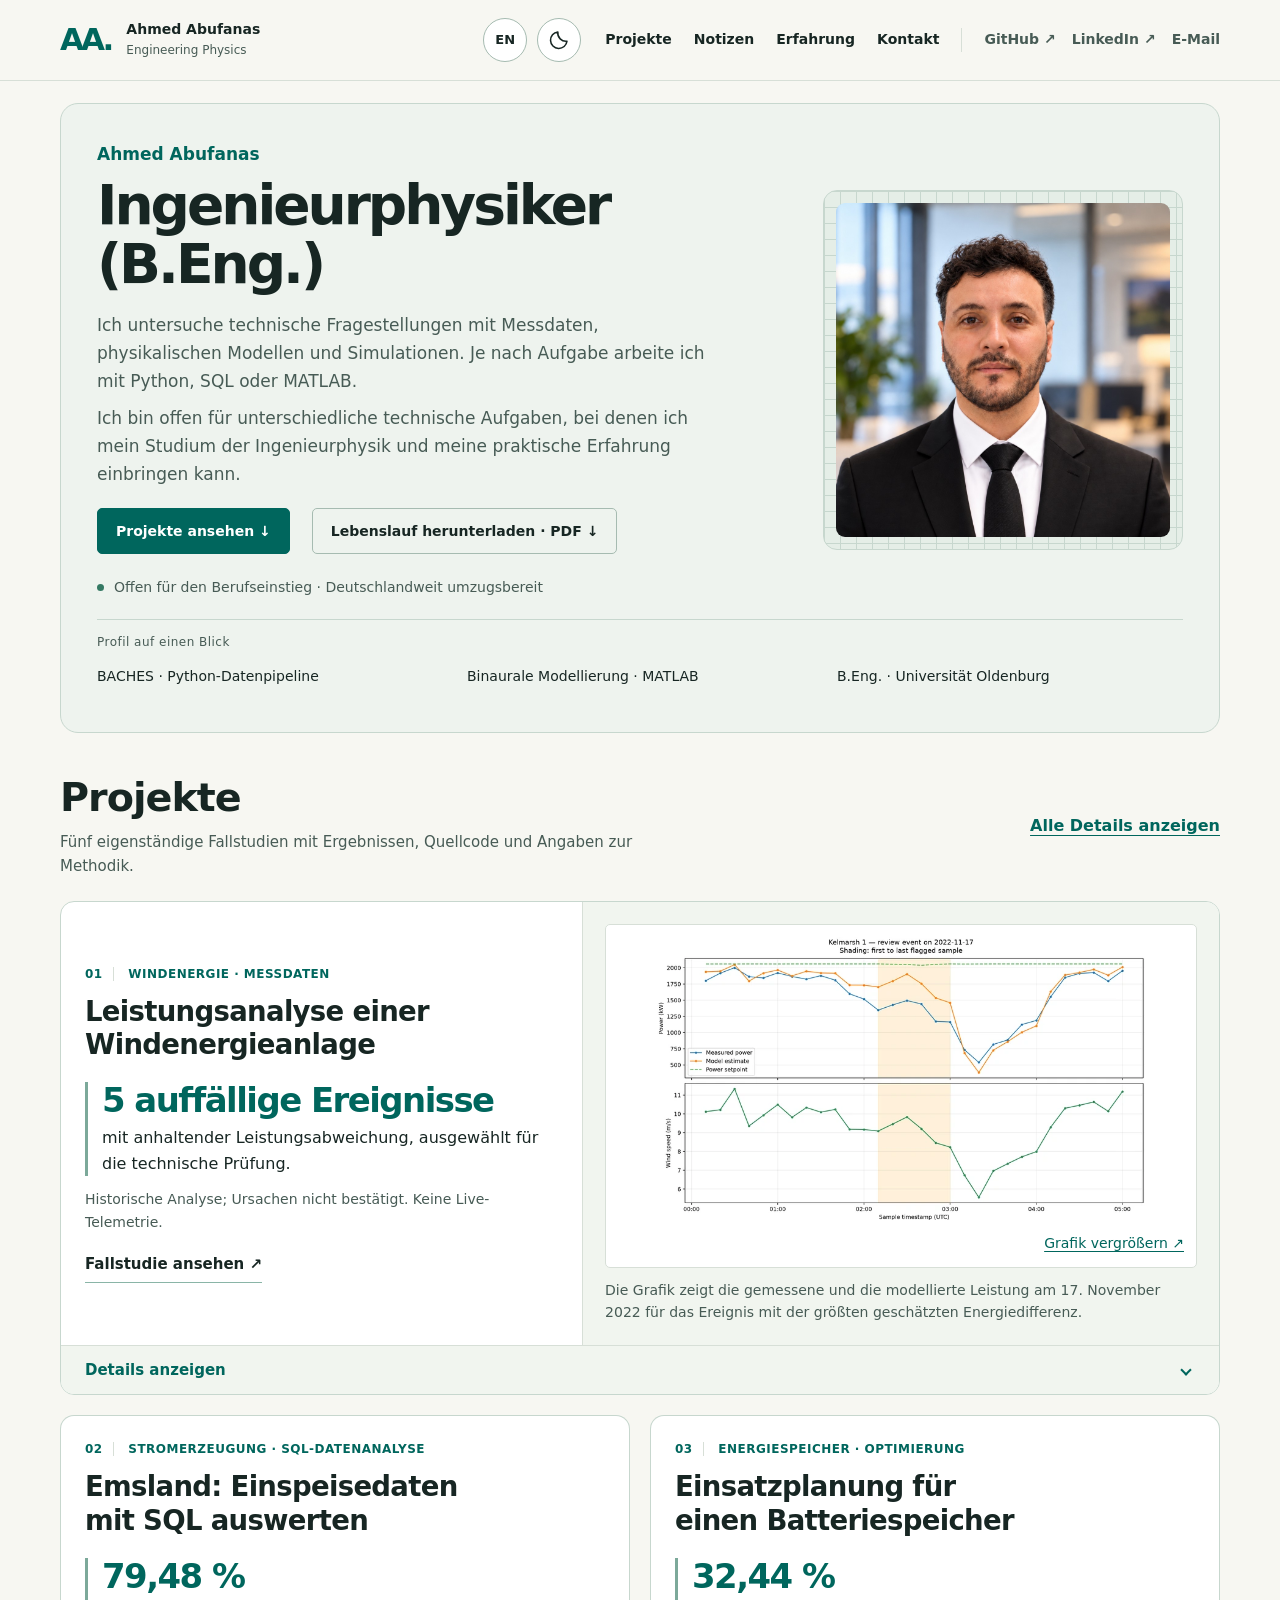
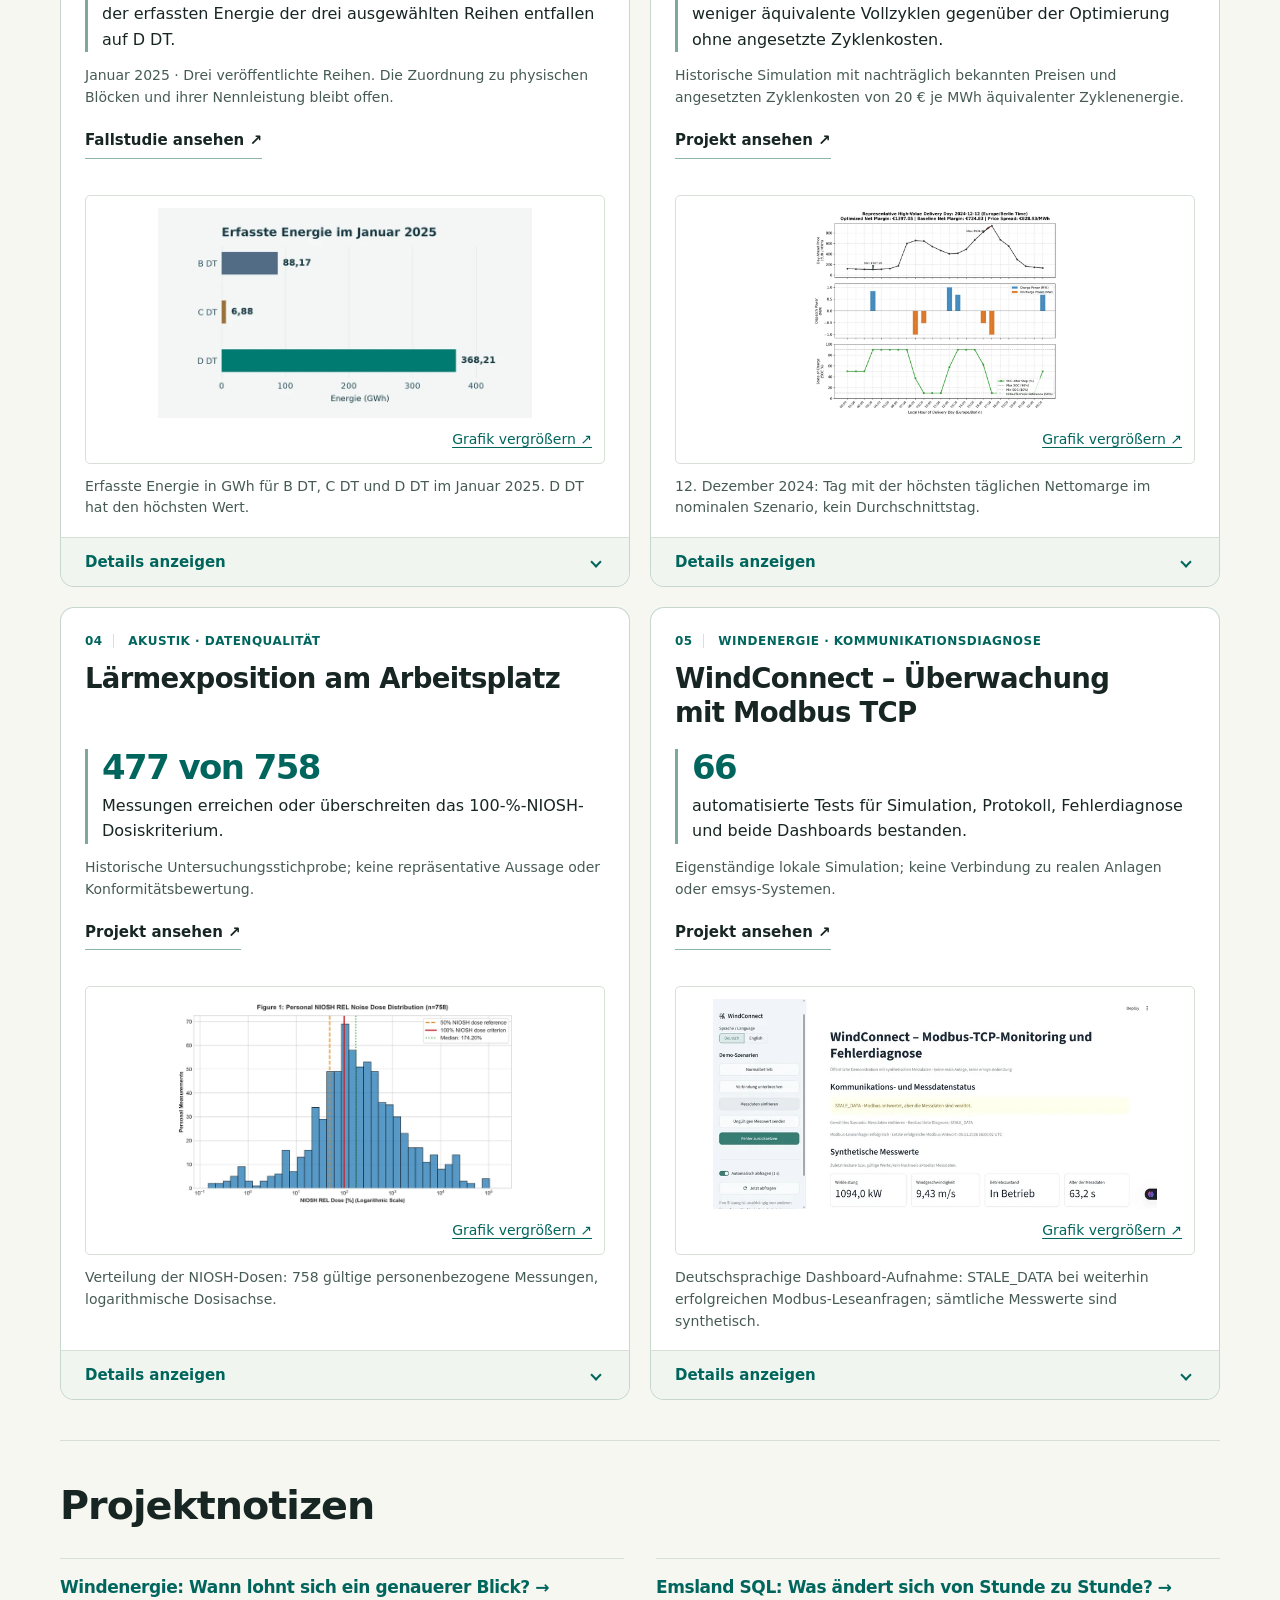
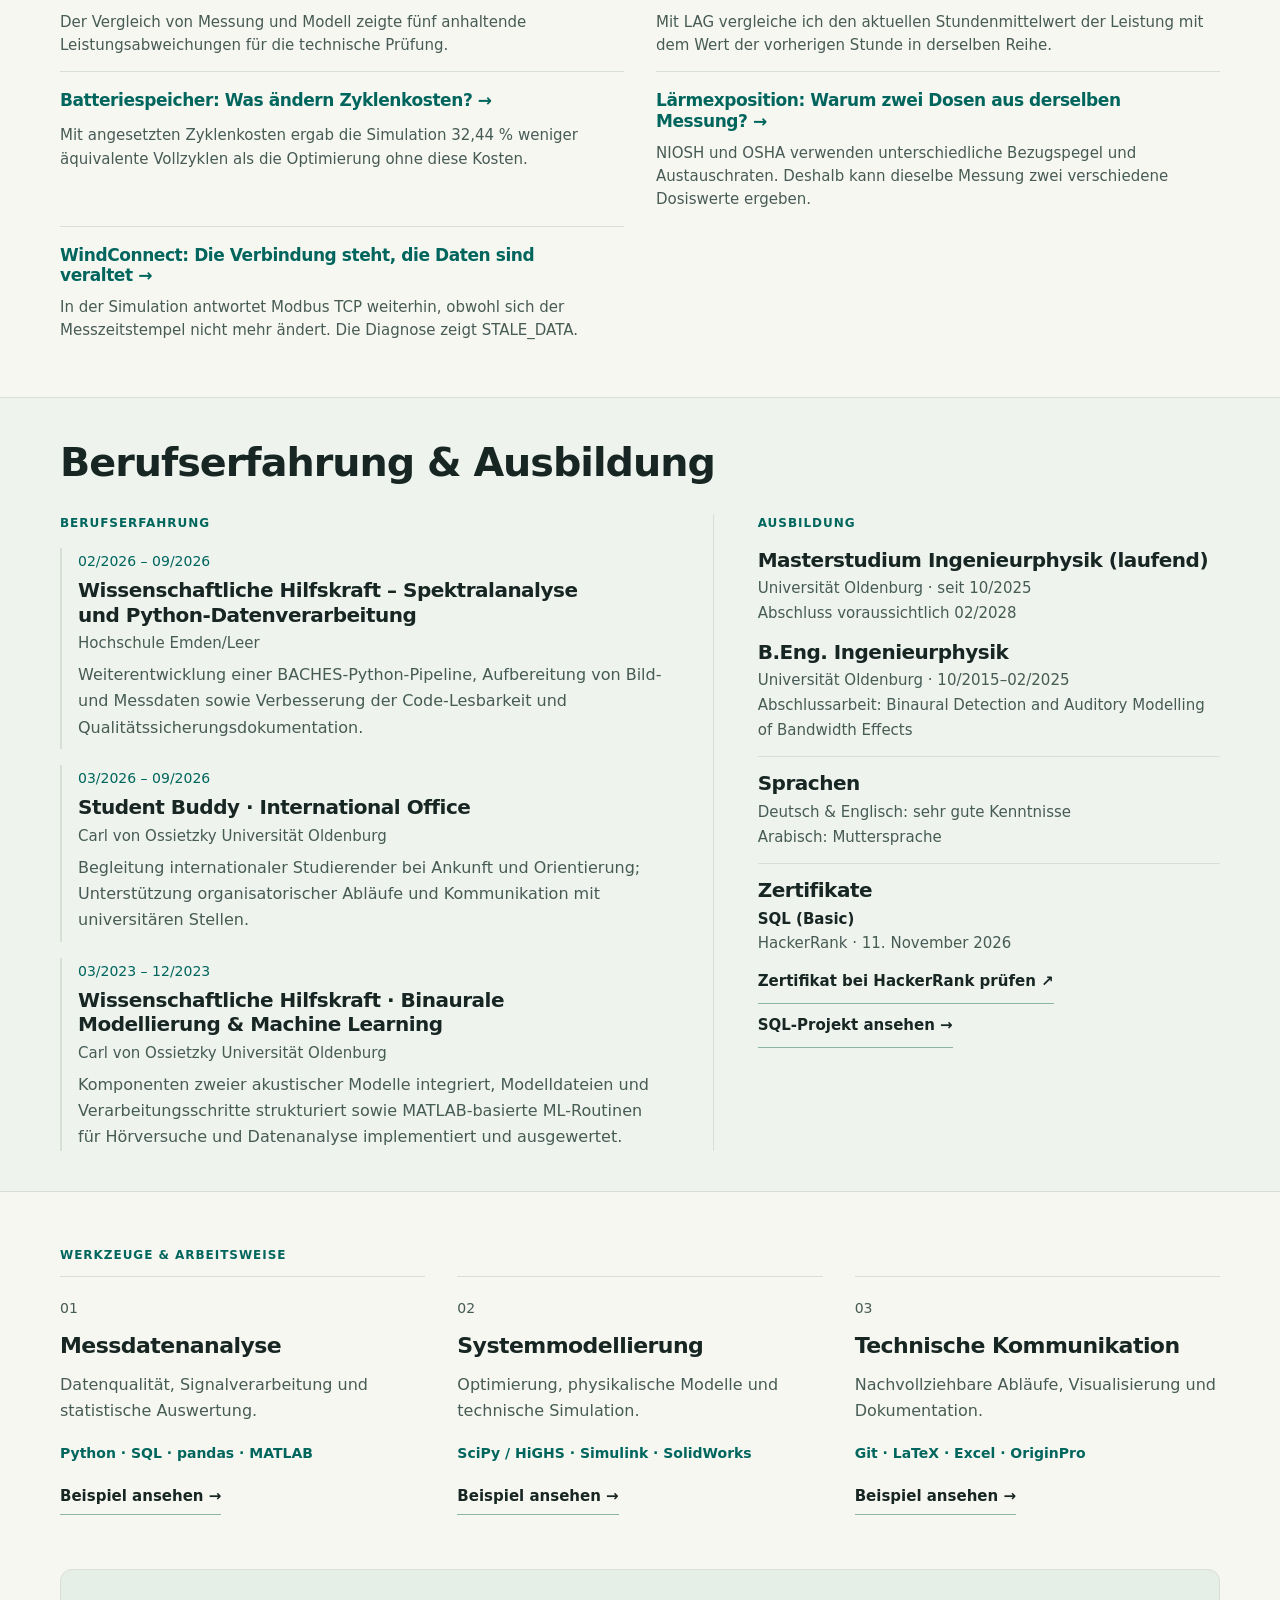
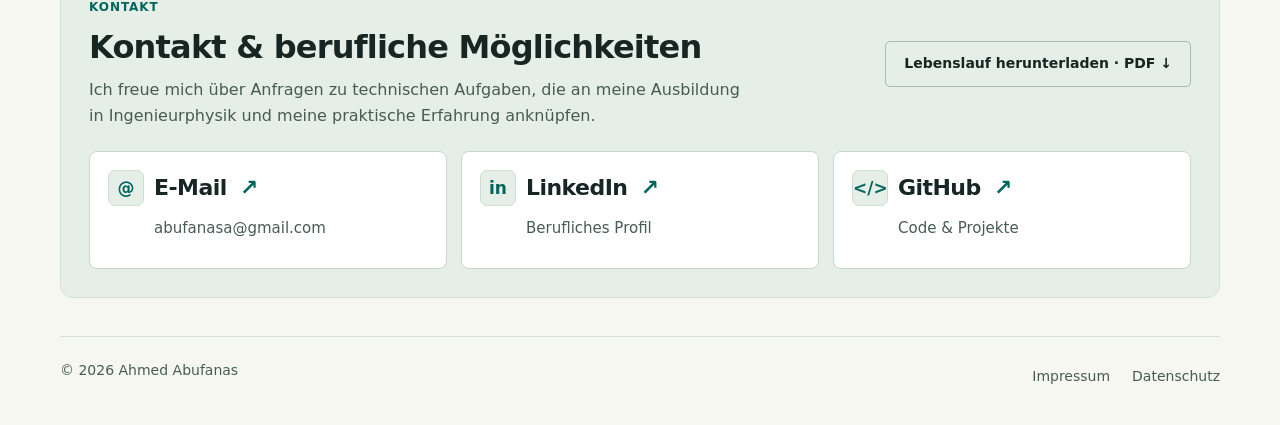
==== index.html @ c8c08ad7 "Align paired project cards and tighten portfolio sections" ====
<!doctype html><html lang="de"><head><meta charset="utf-8"><meta name="viewport" content="width=device-width,initial-scale=1"><title>Ahmed Abufanas | Ingenieurphysik &amp; Messdatenanalyse</title><meta name="description" content="Ingenieurphysiker (B.Eng.) mit Erfahrung in Python, MATLAB und technischen Messdaten. Projekte, Forschungserfahrung und Lebenslauf."><meta name="theme-color" content="#f7f7f2"><meta name="color-scheme" content="light dark"><link rel="canonical" href="https://abufanasa-dotcom.github.io/"><link rel="alternate" hreflang="de" href="https://abufanasa-dotcom.github.io/"><link rel="alternate" hreflang="en" href="https://abufanasa-dotcom.github.io/en/index.html"><link rel="alternate" hreflang="x-default" href="https://abufanasa-dotcom.github.io/"><meta property="og:type" content="profile"><meta property="og:title" content="Ahmed Abufanas | Ingenieurphysik &amp; Messdatenanalyse"><meta property="og:description" content="Ingenieurphysiker (B.Eng.) mit Erfahrung in Python, MATLAB und technischen Messdaten. Projekte, Forschungserfahrung und Lebenslauf."><meta property="og:url" content="https://abufanasa-dotcom.github.io/"><meta property="og:locale" content="de_DE"><meta property="og:image" content="https://abufanasa-dotcom.github.io/assets/images/ahmed-abufanas.jpg"><meta property="og:image:alt" content="Ahmed Abufanas"><meta property="og:image:width" content="1086"><meta property="og:image:height" content="1448"><meta property="og:image:type" content="image/jpeg"><link rel="icon" href="assets/images/favicon.svg"><script src="js/theme-init.js"></script><link rel="stylesheet" href="css/style.css?v=738950d6ec40"><script defer src="js/main.js?v=8c75d88cceb1"></script><script type="application/ld+json">{"@context": "https://schema.org", "@type": "ProfilePage", "inLanguage": "de", "url": "https://abufanasa-dotcom.github.io/", "mainEntity": {"@type": "Person", "name": "Ahmed Abufanas", "url": "https://abufanasa-dotcom.github.io/", "email": "abufanasa@gmail.com", "sameAs": ["https://github.com/abufanasa-dotcom", "https://www.linkedin.com/in/ahmedabufanas/"]}}</script></head><body><a class="skip" href="#main">Zum Inhalt</a><header class="site-header"><div class="container header-inner">
 <a class="brand" href="index.html"><span class="monogram" aria-hidden="true">AA<span>.</span></span><span class="brand-caption">Ahmed Abufanas<br><small>Engineering Physics</small></span></a>
 <div class="header-controls">
 <a class="language" href="en/index.html" hreflang="en" aria-label="EN: Switch to English">EN</a>
 <button class="theme-toggle" type="button" aria-label="Dunkles Design" aria-pressed="false" hidden><svg class="theme-moon" viewBox="0 0 24 24" aria-hidden="true" focusable="false"><path d="M20.7 13.3A9 9 0 0 1 10.7 3.3 9 9 0 1 0 20.7 13.3Z"/></svg><svg class="theme-sun" viewBox="0 0 24 24" aria-hidden="true" focusable="false"><circle cx="12" cy="12" r="4"/><path d="M12 2v2m0 16v2M2 12h2m16 0h2M5 5l1.4 1.4m11.2 11.2L19 19M5 19l1.4-1.4M17.6 6.4 19 5"/></svg></button>
 <button class="menu-toggle" type="button" aria-label="Menü" aria-expanded="false" aria-controls="navigation" hidden><svg viewBox="0 0 24 24" aria-hidden="true" focusable="false"><path d="M4 6h16M4 12h16M4 18h16"/></svg></button>
 </div>
 <nav id="navigation" aria-label="Hauptnavigation"><a class="" href="#projects">Projekte</a><a class="" href="#notes">Notizen</a><a class="" href="#experience">Erfahrung</a><a class="" href="#contact">Kontakt</a><span class="social-nav"><a class="" href="https://github.com/abufanasa-dotcom">GitHub ↗</a><a class="" href="https://www.linkedin.com/in/ahmedabufanas/">LinkedIn ↗</a><a class="" href="mailto:abufanasa@gmail.com" data-contact data-subject="">E-Mail</a></span></nav>
 </div></header><main id="main"><section class="container hero" id="top"><div class="hero-copy"><p class="hero-name">Ahmed Abufanas</p><h1>Ingenieurphysiker (B.Eng.)</h1><p class="hero-lead">Ich untersuche technische Fragestellungen mit Messdaten, physikalischen Modellen und Simulationen. Je nach Aufgabe arbeite ich mit Python, SQL oder MATLAB.</p><p class="hero-lead">Ich bin offen für unterschiedliche technische Aufgaben, bei denen ich mein Studium der Ingenieurphysik und meine praktische Erfahrung einbringen kann.</p><div class="actions"><a class="button primary" href="#projects">Projekte ansehen ↓</a><a class="button secondary" href="assets/docs/Ahmed_Abufanas_Lebenslauf.pdf" download="Ahmed_Abufanas_Lebenslauf.pdf">Lebenslauf herunterladen · PDF ↓</a></div><p class="availability"><span aria-hidden="true"></span><span class="availability-text">Offen für den Berufseinstieg · Deutschlandweit umzugsbereit</span></p></div><div class="portrait"><img src="assets/images/ahmed-abufanas.jpg" alt="Ahmed Abufanas" width="1086" height="1448" fetchpriority="high"></div><div class="proof"><p>Profil auf einen Blick</p><div class="proof-links"><a class="" href="#work-baches">BACHES · Python-Datenpipeline</a><a class="" href="#work-binaural">Binaurale Modellierung · MATLAB</a><a class="" href="#education">B.Eng. · Universität Oldenburg</a></div></div></section><section class="container section" id="projects"><div class="section-head project-section-head"><div><h2>Projekte</h2><p>Fünf eigenständige Fallstudien mit Ergebnissen, Quellcode und Angaben zur Methodik.</p></div>
 <button class="project-details-toggle" type="button" hidden
 data-show="Alle Details anzeigen"
 data-hide="Alle Details ausblenden">Alle Details anzeigen</button></div><div class="project-grid"><article class="project-card featured-project" id="p1-card" tabindex="-1">
 <div class="project-copy">
 <div class="project-heading">
 <div class="eyebrow"><span>01</span> Windenergie · Messdaten</div>
 <h3 id="p1-title">Leistungsanalyse einer Windenergieanlage</h3>
 </div>
 <div class="project-summary">
 <p class="result"><strong class="metric">5 auffällige Ereignisse</strong><span>mit anhaltender Leistungsabweichung, ausgewählt für die technische Prüfung.</span></p>
 <p class="scope">Historische Analyse; Ursachen nicht bestätigt. Keine Live-Telemetrie.</p>
 <div class="actions"><a class="text-link" href="projects/wind-turbine.html">Fallstudie ansehen ↗</a></div>
 </div>
 </div>
 <figure><a class="chart-button" href="assets/images/projects/wind_measured_vs_estimated.png" data-chart aria-label="Grafik vergrößern: Leistungsanalyse einer Windenergieanlage"><img src="assets/images/projects/wind_measured_vs_estimated-800.webp" srcset="assets/images/projects/wind_measured_vs_estimated-800.webp 800w, assets/images/projects/wind_measured_vs_estimated-1200.webp 1200w" sizes="(min-width: 1232px) 510px, (min-width: 961px) 43vw, calc(100vw - 110px)" width="2160" height="1260" alt="Die Grafik zeigt die gemessene und die modellierte Leistung am 17. November 2022 für das Ereignis mit der größten geschätzten Energiedifferenz." loading="eager" decoding="async"><span class="zoom-label">Grafik vergrößern ↗</span></a><figcaption>Die Grafik zeigt die gemessene und die modellierte Leistung am 17. November 2022 für das Ereignis mit der größten geschätzten Energiedifferenz.</figcaption></figure>
 <details class="project-details">
 <summary aria-labelledby="p1-toggle p1-title">
 <span id="p1-toggle"><span class="details-when-closed">Details anzeigen</span><span class="details-when-open">Details ausblenden</span></span>
 <span class="details-chevron" aria-hidden="true"></span>
 </summary>
 <div class="project-detail-body">
 <p>Wo weicht die gemessene Leistung vom Modell ab?</p><p class="contribution"><strong>Mein Beitrag:</strong> Datenqualität geprüft, Referenz- und Regressionsmodelle verglichen und Abweichungsereignisse ausgewertet.</p>
 <div class="tags"><span>Python</span><span>scikit-learn</span><span>Streamlit</span></div>
 <a class="quiet-link" href="https://github.com/abufanasa-dotcom/wind-turbine-performance">Code ansehen ↗</a>
 </div>
 </details>
 </article><div class="project-pair"><article class="project-card featured-project" id="p5-card" tabindex="-1">
 <div class="project-copy">
 <div class="project-heading">
 <div class="eyebrow"><span>02</span> Stromerzeugung · SQL-Datenanalyse</div>
 <h3 id="p5-title">Emsland: Einspeisedaten mit SQL auswerten</h3>
 </div>
 <div class="project-summary">
 <p class="result"><strong class="metric">79,48 %</strong><span>der erfassten Energie der drei ausgewählten Reihen entfallen auf D DT.</span></p>
 <p class="scope">Januar 2025 · Drei veröffentlichte Reihen. Die Zuordnung zu physischen Blöcken und ihrer Nennleistung bleibt offen.</p>
 <div class="actions"><a class="text-link" href="projects/emsland-sql.html">Fallstudie ansehen ↗</a></div>
 </div>
 </div>
 <figure><a class="chart-button" href="assets/images/projects/emsland_energy_de.png" data-chart aria-label="Grafik vergrößern: Emsland: Einspeisedaten mit SQL auswerten"><img src="assets/images/projects/emsland_energy_de-800.webp" srcset="assets/images/projects/emsland_energy_de-800.webp 800w, assets/images/projects/emsland_energy_de-1200.webp 1200w" sizes="(min-width: 1232px) 510px, (min-width: 961px) 43vw, calc(100vw - 110px)" width="1200" height="675" alt="Erfasste Energie in GWh für B DT, C DT und D DT im Januar 2025. D DT hat den höchsten Wert." loading="lazy" decoding="async"><span class="zoom-label">Grafik vergrößern ↗</span></a><figcaption>Erfasste Energie in GWh für B DT, C DT und D DT im Januar 2025. D DT hat den höchsten Wert.</figcaption></figure>
 <details class="project-details">
 <summary aria-labelledby="p5-toggle p5-title">
 <span id="p5-toggle"><span class="details-when-closed">Details anzeigen</span><span class="details-when-open">Details ausblenden</span></span>
 <span class="details-chevron" aria-hidden="true"></span>
 </summary>
 <div class="project-detail-body">
 <p>Wie verteilt sich die erfasste Energie im Januar 2025 auf die drei ausgewählten Einspeisezeitreihen des Standorts Emsland?</p><p class="contribution"><strong>Mein Beitrag:</strong> SQLite-Schema aufgebaut und neun SQL-Abfragen für Vollständigkeit, Energiesummen und Zeitreihenvergleiche erstellt.</p>
 <div class="tags"><span>SQL</span><span>SQLite</span><span>Python</span><span>SMARD</span></div>
 <a class="quiet-link" href="https://github.com/abufanasa-dotcom/emsland-sql">Code ansehen ↗</a>
 </div>
 </details>
 </article><article class="project-card" id="p2-card" tabindex="-1">
 <div class="project-copy">
 <div class="project-heading">
 <div class="eyebrow"><span>03</span> Energiespeicher · Optimierung</div>
 <h3 id="p2-title">Einsatzplanung für einen Batteriespeicher</h3>
 </div>
 <div class="project-summary">
 <p class="result"><strong class="metric">32,44 %</strong><span>weniger äquivalente Vollzyklen gegenüber der Optimierung ohne angesetzte Zyklenkosten.</span></p>
 <p class="scope">Historische Simulation mit nachträglich bekannten Preisen und angesetzten Zyklenkosten von 20 € je MWh äquivalenter Zyklenenergie.</p>
 <div class="actions"><a class="text-link" href="projects/bess-dispatch.html">Projekt ansehen ↗</a></div>
 </div>
 </div>
 <figure><a class="chart-button" href="assets/images/projects/bess_dispatch_soc_schedule.png" data-chart aria-label="Grafik vergrößern: Einsatzplanung für einen Batteriespeicher"><img src="assets/images/projects/bess_dispatch_soc_schedule-800.webp" srcset="assets/images/projects/bess_dispatch_soc_schedule-800.webp 800w, assets/images/projects/bess_dispatch_soc_schedule-1200.webp 1200w" sizes="(min-width: 1232px) 510px, (min-width: 961px) 43vw, calc(100vw - 110px)" width="3000" height="2550" alt="12. Dezember 2024: Tag mit der höchsten täglichen Nettomarge im nominalen Szenario, kein Durchschnittstag." loading="lazy" decoding="async"><span class="zoom-label">Grafik vergrößern ↗</span></a><figcaption>12. Dezember 2024: Tag mit der höchsten täglichen Nettomarge im nominalen Szenario, kein Durchschnittstag.</figcaption></figure>
 <details class="project-details">
 <summary aria-labelledby="p2-toggle p2-title">
 <span id="p2-toggle"><span class="details-when-closed">Details anzeigen</span><span class="details-when-open">Details ausblenden</span></span>
 <span class="details-chevron" aria-hidden="true"></span>
 </summary>
 <div class="project-detail-body">
 <p>Wie verändern angesetzte Zyklenkosten den Betrieb eines Batteriespeichers und die Marge aus dem Stromhandel? Die Modellstudie nutzt historische Day-Ahead-Preise der Gebotszone Deutschland/Luxemburg.</p><p class="contribution"><strong>Mein Beitrag:</strong> MILP-Fahrplanoptimierung entwickelt und Fahrpläne mit dem Batteriemodell auf physikalische Konsistenz geprüft.</p>
 <div class="tags"><span>Python</span><span>SciPy / HiGHS</span><span>SMARD</span></div>
 <a class="quiet-link" href="https://github.com/abufanasa-dotcom/bess-dispatch-analytics">Code ansehen ↗</a>
 </div>
 </details>
 </article></div><div class="project-pair"><article class="project-card" id="p3-card" tabindex="-1">
 <div class="project-copy">
 <div class="project-heading">
 <div class="eyebrow"><span>04</span> Akustik · Datenqualität</div>
 <h3 id="p3-title">Lärmexposition am Arbeitsplatz</h3>
 </div>
 <div class="project-summary">
 <p class="result"><strong class="metric">477 von 758</strong><span>Messungen erreichen oder überschreiten das 100-%-NIOSH-Dosiskriterium.</span></p>
 <p class="scope">Historische Untersuchungsstichprobe; keine repräsentative Aussage oder Konformitätsbewertung.</p>
 <div class="actions"><a class="text-link" href="projects/noise-exposure.html">Projekt ansehen ↗</a></div>
 </div>
 </div>
 <figure><a class="chart-button" href="assets/images/projects/noise_niosh_dose_distribution.png" data-chart aria-label="Grafik vergrößern: Lärmexposition am Arbeitsplatz"><img src="assets/images/projects/noise_niosh_dose_distribution-800.webp" srcset="assets/images/projects/noise_niosh_dose_distribution-800.webp 800w, assets/images/projects/noise_niosh_dose_distribution-1200.webp 1200w" sizes="(min-width: 1232px) 510px, (min-width: 961px) 43vw, calc(100vw - 110px)" width="2700" height="1650" alt="Verteilung der NIOSH-Dosen: 758 gültige personenbezogene Messungen, logarithmische Dosisachse." loading="lazy" decoding="async"><span class="zoom-label">Grafik vergrößern ↗</span></a><figcaption>Verteilung der NIOSH-Dosen: 758 gültige personenbezogene Messungen, logarithmische Dosisachse.</figcaption></figure>
 <details class="project-details">
 <summary aria-labelledby="p3-toggle p3-title">
 <span id="p3-toggle"><span class="details-when-closed">Details anzeigen</span><span class="details-when-open">Details ausblenden</span></span>
 <span class="details-chevron" aria-hidden="true"></span>
 </summary>
 <div class="project-detail-body">
 <p>Historische Arbeitsplatzmessungen aufbereiten und unterschiedliche Dosisdefinitionen vergleichen, ohne die Untersuchungsergebnisse zu verallgemeinern.</p><p class="contribution"><strong>Mein Beitrag:</strong> Messdaten aufbereitet, dokumentierte Formelabweichungen korrigiert und Dosisdefinitionen verglichen.</p>
 <div class="tags"><span>Python</span><span>pandas</span><span>NumPy</span></div>
 <a class="quiet-link" href="https://github.com/abufanasa-dotcom/industrial-noise-exposure">Code ansehen ↗</a>
 </div>
 </details>
 </article><article class="project-card" id="p4-card" tabindex="-1">
 <div class="project-copy">
 <div class="project-heading">
 <div class="eyebrow"><span>05</span> Windenergie · Kommunikationsdiagnose</div>
 <h3 id="p4-title">WindConnect – Überwachung mit Modbus TCP</h3>
 </div>
 <div class="project-summary">
 <p class="result"><strong class="metric">66</strong><span>automatisierte Tests für Simulation, Protokoll, Fehlerdiagnose und beide Dashboards bestanden.</span></p>
 <p class="scope">Eigenständige lokale Simulation; keine Verbindung zu realen Anlagen oder emsys-Systemen.</p>
 <div class="actions"><a class="text-link" href="projects/windconnect.html">Projekt ansehen ↗</a></div>
 </div>
 </div>
 <figure><a class="chart-button" href="assets/images/projects/windconnect_stale_data.png" data-chart aria-label="Grafik vergrößern: WindConnect – Überwachung mit Modbus TCP"><img src="assets/images/projects/windconnect_stale_data-800.webp" srcset="assets/images/projects/windconnect_stale_data-800.webp 800w, assets/images/projects/windconnect_stale_data-1200.webp 1200w" sizes="(min-width: 1232px) 510px, (min-width: 961px) 43vw, calc(100vw - 110px)" width="1440" height="681" alt="Deutschsprachige Dashboard-Aufnahme: STALE_DATA bei weiterhin erfolgreichen Modbus-Leseanfragen; sämtliche Messwerte sind synthetisch." loading="lazy" decoding="async"><span class="zoom-label">Grafik vergrößern ↗</span></a><figcaption>Deutschsprachige Dashboard-Aufnahme: STALE_DATA bei weiterhin erfolgreichen Modbus-Leseanfragen; sämtliche Messwerte sind synthetisch.</figcaption></figure>
 <details class="project-details">
 <summary aria-labelledby="p4-toggle p4-title">
 <span id="p4-toggle"><span class="details-when-closed">Details anzeigen</span><span class="details-when-open">Details ausblenden</span></span>
 <span class="details-chevron" aria-hidden="true"></span>
 </summary>
 <div class="project-detail-body">
 <p>Die Simulation einer Windenergieanlage prüft getrennt, ob die Modbus-TCP-Verbindung funktioniert und ob die Messdaten gültig und aktuell sind.</p><p class="contribution"><strong>Mein Beitrag:</strong> Simulator, Modbus-TCP-Kommunikation, Zustandslogik und ein deutschsprachiges Dashboard entwickelt und automatisiert getestet.</p>
 <div class="tags"><span>Python</span><span>Modbus TCP</span><span>Streamlit</span><span>pytest</span></div>
 <a class="quiet-link" href="https://github.com/abufanasa-dotcom/windconnect">Code ansehen ↗</a>
 </div>
 </details>
 </article></div></div></section><section class="container section project-notes" id="notes" aria-labelledby="notes-title">
 <div class="section-head"><h2 id="notes-title">Projektnotizen</h2></div>
 <div class="notes-grid"><article class="project-note">
  <h3><a class="" href="projects/wind-turbine.html">Windenergie: Wann lohnt sich ein genauerer Blick? <span aria-hidden="true">→</span></a></h3>
  <p>Der Vergleich von Messung und Modell zeigte fünf anhaltende Leistungsabweichungen für die technische Prüfung.</p>
  </article><article class="project-note">
  <h3><a class="" href="projects/emsland-sql.html">Emsland SQL: Was ändert sich von Stunde zu Stunde? <span aria-hidden="true">→</span></a></h3>
  <p>Mit LAG vergleiche ich den aktuellen Stundenmittelwert der Leistung mit dem Wert der vorherigen Stunde in derselben Reihe.</p>
  </article><article class="project-note">
  <h3><a class="" href="projects/bess-dispatch.html">Batteriespeicher: Was ändern Zyklenkosten? <span aria-hidden="true">→</span></a></h3>
  <p>Mit angesetzten Zyklenkosten ergab die Simulation 32,44 % weniger äquivalente Vollzyklen als die Optimierung ohne diese Kosten.</p>
  </article><article class="project-note">
  <h3><a class="" href="projects/noise-exposure.html">Lärmexposition: Warum zwei Dosen aus derselben Messung? <span aria-hidden="true">→</span></a></h3>
  <p>NIOSH und OSHA verwenden unterschiedliche Bezugspegel und Austauschraten. Deshalb kann dieselbe Messung zwei verschiedene Dosiswerte ergeben.</p>
  </article><article class="project-note">
  <h3><a class="" href="projects/windconnect.html">WindConnect: Die Verbindung steht, die Daten sind veraltet <span aria-hidden="true">→</span></a></h3>
  <p>In der Simulation antwortet Modbus TCP weiterhin, obwohl sich der Messzeitstempel nicht mehr ändert. Die Diagnose zeigt STALE_DATA.</p>
  </article></div>
 </section><section class="experience-band" id="experience"><div class="container section"><div class="section-head"><h2>Berufserfahrung & Ausbildung</h2></div><div class="experience-grid"><div class="work-history"><p class="eyebrow">BERUFSERFAHRUNG</p><article class="work-item" id="work-baches"><span class="date">02/2026 – 09/2026</span><h3>Wissenschaftliche Hilfskraft – Spektralanalyse und Python-Datenverarbeitung</h3><p class="institution">Hochschule Emden/Leer</p><p>Weiterentwicklung einer BACHES-Python-Pipeline, Aufbereitung von Bild- und Messdaten sowie Verbesserung der Code-Lesbarkeit und Qualitätssicherungsdokumentation.</p></article><article class="work-item" id="work-buddy"><span class="date">03/2026 – 09/2026</span><h3>Student Buddy · International Office</h3><p class="institution">Carl von Ossietzky Universität Oldenburg</p><p>Begleitung internationaler Studierender bei Ankunft und Orientierung; Unterstützung organisatorischer Abläufe und Kommunikation mit universitären Stellen.</p></article><article class="work-item" id="work-binaural"><span class="date">03/2023 – 12/2023</span><h3>Wissenschaftliche Hilfskraft · Binaurale Modellierung & Machine Learning</h3><p class="institution">Carl von Ossietzky Universität Oldenburg</p><p>Komponenten zweier akustischer Modelle integriert, Modelldateien und Verarbeitungsschritte strukturiert sowie MATLAB-basierte ML-Routinen für Hörversuche und Datenanalyse implementiert und ausgewertet.</p></article></div><aside class="education" id="education"><p class="eyebrow">AUSBILDUNG</p><h3>Masterstudium Ingenieurphysik (laufend)</h3><p>Universität Oldenburg · seit 10/2025<br>Abschluss voraussichtlich 02/2028</p><h3>B.Eng. Ingenieurphysik</h3><p>Universität Oldenburg · 10/2015–02/2025<br>Abschlussarbeit: Binaural Detection and Auditory Modelling of Bandwidth Effects</p><div class="languages"><h3>Sprachen</h3><p>Deutsch & Englisch: sehr gute Kenntnisse<br>Arabisch: Muttersprache</p></div><div class="credential">
 <h3>Zertifikate</h3>
 <p><strong lang="en">SQL (Basic)</strong></p>
 <p>HackerRank · <time datetime="2026-11-11">11. November 2026</time></p>
 <div class="credential-links">
 <a class="text-link" href="https://www.hackerrank.com/certificates/14fcb50b9a3a">Zertifikat bei HackerRank prüfen ↗</a>
 <a class="text-link" href="projects/emsland-sql.html">SQL-Projekt ansehen →</a>
 </div>
 </div></aside></div></div></section><section class="container section skills" id="skills"><p class="eyebrow">WERKZEUGE & ARBEITSWEISE</p><div class="skills-grid"><article><span class="skill-number">01</span><h3>Messdatenanalyse</h3><p>Datenqualität, Signalverarbeitung und statistische Auswertung.</p><p class="tool-list">Python · SQL · pandas · MATLAB</p><a class="skill-example" href="#p1-card">Beispiel ansehen →</a></article><article><span class="skill-number">02</span><h3>Systemmodellierung</h3><p>Optimierung, physikalische Modelle und technische Simulation.</p><p class="tool-list">SciPy / HiGHS · Simulink · SolidWorks</p><a class="skill-example" href="#p2-card">Beispiel ansehen →</a></article><article><span class="skill-number">03</span><h3>Technische Kommunikation</h3><p>Nachvollziehbare Abläufe, Visualisierung und Dokumentation.</p><p class="tool-list">Git · LaTeX · Excel · OriginPro</p><a class="skill-example" href="#work-baches">Beispiel ansehen →</a></article></div></section><section class="container contact" id="contact"><div class="contact-heading"><div><p class="eyebrow">KONTAKT</p><h2>Kontakt & berufliche Möglichkeiten</h2><p class="contact-intro">Ich freue mich über Anfragen zu technischen Aufgaben, die an meine Ausbildung in Ingenieurphysik und meine praktische Erfahrung anknüpfen.</p></div><div class="contact-resume"><a class="button secondary" href="assets/docs/Ahmed_Abufanas_Lebenslauf.pdf" download="Ahmed_Abufanas_Lebenslauf.pdf">Lebenslauf herunterladen · PDF ↓</a></div></div><div class="contact-options"><a class="contact-option contact-email" href="mailto:abufanasa@gmail.com" data-contact><div class="contact-top"><span class="contact-symbol" aria-hidden="true">@</span><span class="contact-title">E-Mail <span aria-hidden="true">↗</span></span></div><span class="contact-description">abufanasa@gmail.com</span></a><a class="contact-option" href="https://www.linkedin.com/in/ahmedabufanas/"><div class="contact-top"><span class="contact-symbol" aria-hidden="true">in</span><span class="contact-title">LinkedIn <span aria-hidden="true">↗</span></span></div><span class="contact-description">Berufliches Profil</span></a><a class="contact-option" href="https://github.com/abufanasa-dotcom"><div class="contact-top"><span class="contact-symbol" aria-hidden="true">&lt;/&gt;</span><span class="contact-title">GitHub <span aria-hidden="true">↗</span></span></div><span class="contact-description">Code & Projekte</span></a></div></section></main><footer class="container footer"><span>© 2026 Ahmed Abufanas</span><div><a class="" href="legal/impressum.html">Impressum</a><a class="" href="legal/datenschutz.html">Datenschutz</a></div></footer><dialog id="chart-dialog" aria-labelledby="chart-dialog-title" aria-describedby="chart-dialog-caption"><div class="dialog-header"><h2 id="chart-dialog-title">Projektgrafik</h2><button class="dialog-close" autofocus>Schließen ×</button></div><img alt=""><p id="chart-dialog-caption"></p></dialog><dialog id="contact-dialog" aria-labelledby="contact-dialog-title" aria-describedby="contact-dialog-description"><div class="dialog-header"><h2 id="contact-dialog-title">Kontakt aufnehmen</h2><button class="dialog-close" autofocus>Schließen ×</button></div><p id="contact-dialog-description">Wählen Sie, wie Sie Ihre Nachricht schreiben möchten.</p><p class="contact-recipient">abufanasa@gmail.com</p><p class="contact-subject" hidden></p><div class="email-options"><a class="button primary" data-gmail href="https://mail.google.com/mail/?view=cm&amp;fs=1&amp;to=abufanasa@gmail.com" target="_blank" rel="noopener noreferrer">In Gmail schreiben ↗</a><a class="button secondary" data-mail-app href="mailto:abufanasa@gmail.com">E-Mail-Programm öffnen ↗</a><button class="button secondary copy-email" data-email="abufanasa@gmail.com">E-Mail-Adresse kopieren</button></div><p class="copy-status" role="status" aria-live="polite"></p><p class="email-note">Gmail öffnet sich in einem neuen Tab. Eine Nachricht wird erst gesendet, wenn Sie sie selbst absenden.</p></dialog></body></html>
---- css/style.css ----
:root {
  color-scheme: light;
  --ink: #172623; --muted: #475b55; --blue: #00665d; --line: #d7dfd7;
  --paper: #fff; --wash: #e5eee7; --page: #f7f7f2; --focus: #00796b;
  --band: #eef3ee; --figure-surface: #f1f5ef;
  --button-border: #a6bbb1; --primary-bg: #00665d; --primary-hover: #004e47; --primary-ink: #fff;
  --chip-ink: #355c50; --icon-bg: #e5eee7; --icon-border: #ceded4;
  --strong-line: #7ca99a; --link-line: #8ab5a7; --subtle-border: #c7d7ce;
  --chart-link: #00665d;
}
:root[data-theme="dark"] {
  color-scheme: dark;
  --ink: #edf4ef; --muted: #b7c7bf; --blue: #83d2bd; --line: #354943;
  --paper: #192a26; --wash: #253c34; --page: #111c1b; --focus: #83d2bd;
  --band: #1c3029; --figure-surface: #20362e;
  --button-border: #668478; --primary-bg: #216f60; --primary-hover: #236b5c; --primary-ink: #fff;
  --chip-ink: #bbe7d7; --icon-bg: #253c34; --icon-border: #416659;
  --strong-line: #5f9b89; --link-line: #689e8e; --subtle-border: #3f6053;
}
@media (prefers-color-scheme: dark) {
  :root:not([data-theme]) {
    color-scheme: dark;
    --ink: #edf4ef; --muted: #b7c7bf; --blue: #83d2bd; --line: #354943;
    --paper: #192a26; --wash: #253c34; --page: #111c1b; --focus: #83d2bd;
    --band: #1c3029; --figure-surface: #20362e;
    --button-border: #668478; --primary-bg: #216f60; --primary-hover: #236b5c; --primary-ink: #fff;
    --chip-ink: #bbe7d7; --icon-bg: #253c34; --icon-border: #416659;
    --strong-line: #5f9b89; --link-line: #689e8e; --subtle-border: #3f6053;
  }
}
* { box-sizing: border-box; }
[hidden] { display: none !important; }
html { scroll-behavior: smooth; scroll-padding-top: 100px; }
body { margin: 0; background: var(--page); color: var(--ink); font: 16px/1.65 system-ui, -apple-system, BlinkMacSystemFont, "Segoe UI", sans-serif; }
a { color: inherit; text-decoration: none; }
a:hover { color: var(--blue); }
button { font: inherit; color: inherit; cursor: pointer; }
a, button { -webkit-tap-highlight-color: transparent; }
a:focus-visible, button:focus-visible { outline: 3px solid var(--focus); outline-offset: 4px; }
img { display: block; max-width: 100%; }
h1, h2, h3, p, figure { margin: 0; }
h1, h2, h3 { font-weight: 650; line-height: 1.22; letter-spacing: -.025em; text-wrap: balance; }
h2 { font-size: clamp(29px, 3.1vw, 42px); }
h3 { font-size: 23px; }
p { color: var(--muted); }
.container { width: min(1160px, calc(100% - 72px)); margin-inline: auto; }
.skip { position: fixed; top: -100px; left: 12px; z-index: 100; padding: 12px 18px; background: var(--paper); }
.skip:focus { top: 12px; }
.site-header { position: sticky; top: 0; z-index: 20; background: var(--page); border-bottom: 1px solid var(--line); }
.header-inner { display: flex; align-items: center; justify-content: space-between; gap: 24px; min-height: 80px; }
.brand { display: flex; align-items: center; gap: 15px; flex-shrink: 0; }
.monogram { color: var(--blue); font-size: 31px; font-weight: 750; letter-spacing: -3px; }
.monogram span { color: var(--blue); }
.brand-caption { font-size: 14px; font-weight: 650; line-height: 1.4; }
.brand-caption small { color: var(--muted); font-size: 12px; font-weight: 400; }
#navigation { display: flex; align-items: center; gap: 22px; font-size: 14px; font-weight: 550; }
#navigation > a { position: relative; padding-block: 10px; }
#navigation > a::after { content: ""; position: absolute; inset-inline: 0; bottom: 5px; height: 2px; background: currentColor; transform: scaleX(0); transform-origin: left; transition: transform 180ms ease-out; }
#navigation > a[aria-current="location"] { color: var(--blue); }
#navigation > a[aria-current="location"]::after, #navigation > a:focus-visible::after { transform: scaleX(1); }
.social-nav { display: flex; gap: 16px; padding-left: 22px; border-left: 1px solid var(--line); color: var(--muted); }
.language { transition: background-color 180ms ease-out, border-color 180ms ease-out; background: var(--paper); display: grid; place-items: center; min-width: 44px; min-height: 44px; border: 1px solid var(--button-border); border-radius: 50%; font-size: 13px; font-weight: 600; }
.menu-toggle { display: none; place-items: center; border: 1px solid var(--button-border); background: var(--paper); border-radius: 5px; width: 44px; height: 44px; padding: 0; }
.menu-toggle svg { width: 22px; height: 22px; fill: none; stroke: currentColor; stroke-width: 1.7; stroke-linecap: round; }
.menu-toggle[aria-expanded="true"] { background: var(--wash); border-color: var(--strong-line); }
.eyebrow { color: var(--blue); font-size: 12px; font-weight: 600; line-height: 1.5; letter-spacing: .08em; text-transform: uppercase; margin-bottom: 12px; }
.hero { display: grid; grid-template-columns: minmax(0,1.55fr) minmax(0,1fr); align-items: center; gap: 20px 48px; margin-top: 22px; padding: clamp(24px,3vw,36px); border: 1px solid var(--subtle-border); border-radius: 18px; background: var(--band); }
.hero-name { color: var(--blue); font-size: 17px; font-weight: 650; margin-bottom: 8px; }
.hero h1 { font-size: clamp(34px, 4.3vw, 58px); font-weight: 720; line-height: 1.07; letter-spacing: -.055em; text-wrap: wrap; overflow-wrap: anywhere; }
.hero-lead { font-size: 17px; max-width: 57ch; margin-top: 17px; }
.hero-lead + .hero-lead { margin-top: 9px; }
.hero .actions { margin-top: 20px; }
.actions { display: flex; flex-wrap: wrap; align-items: center; gap: 14px 22px; margin-top: 24px; }
.button { display: inline-flex; align-items: center; justify-content: center; gap: 12px; min-height: 46px; padding: 11px 18px; border: 1px solid var(--button-border); border-radius: 5px; font-size: 14px; font-weight: 600; line-height: 1.5; text-align: center; transition: background .15s; }
.primary { background: var(--primary-bg); border-color: var(--primary-bg); color: var(--primary-ink); }
.primary:hover { background: var(--primary-hover); color: var(--primary-ink); }
.secondary:hover { background: var(--wash); }
/* Small, pointer-only lift; touch and reduced-motion users keep stable targets. */
.button, a.contact-option, .contact-action, .copy-email { transition: transform 180ms ease-out, background-color 180ms ease-out, border-color 180ms ease-out; }
@media (hover: hover) and (pointer: fine) and (prefers-reduced-motion: no-preference) {
  .button:hover, a.contact-option:hover, .contact-action:hover, .copy-email:hover { transform: translateY(-2px); }
}
@media (hover: hover) and (pointer: fine) {
  #navigation > a:hover::after { transform: scaleX(1); }
}
.availability { display: flex; gap: 10px; align-items: flex-start; margin-top: 22px; font-size: 14px; line-height: 1.65; }
.availability > span:first-child { width: 7px; height: 7px; margin-top: 8px; border-radius: 50%; background: #347963; flex-shrink: 0; }
.portrait { width: min(100%,360px); justify-self: end; padding: 12px; border: 1px solid var(--subtle-border); border-radius: 14px; background-color: var(--wash); background-image: linear-gradient(var(--subtle-border) 1px, transparent 1px), linear-gradient(90deg, var(--subtle-border) 1px, transparent 1px); background-size: 16px 16px; }
.portrait img { width: 100%; height: auto; aspect-ratio: 1; object-fit: cover; object-position: center top; border-radius: 9px; }
.proof { grid-column: 1 / -1; padding-top: 13px; border-top: 1px solid var(--subtle-border); font-size: 14px; }
.proof p { font-size: 12px; letter-spacing: .04em; color: var(--muted); margin-bottom: 4px; }
.proof-links { display: grid; grid-template-columns: repeat(3,minmax(0,1fr)); gap: 12px 24px; }
.proof-links a { padding-block: 8px; }
.proof a:hover, .back-link:hover { text-decoration: underline; text-underline-offset: 4px; }
.section { padding-block: 54px; }
.section-head { display: flex; justify-content: space-between; align-items: end; gap: 36px; margin-bottom: 28px; }
.section-head > p { max-width: 330px; font-size: 15px; }
#projects, .project-notes { padding-block: 40px; }
.project-section-head { align-items: center; gap: 12px 28px; margin-bottom: 22px; }
.project-section-head p { max-width: 60ch; margin-top: 8px; font-size: 15px; }
.project-notes { border-top: 1px solid var(--line); }
.notes-grid { display: grid; grid-template-columns: repeat(2,minmax(0,1fr)); column-gap: 32px; }
.project-note { border-top: 1px solid var(--line); padding: 8px 0 14px; }
.project-note h3 { font-size: 17px; overflow-wrap: anywhere; text-wrap: pretty; }
.project-note h3 a { display: block; min-height: 44px; padding-block: 10px; color: var(--blue); }
.project-note h3 a:hover { text-decoration: underline; text-underline-offset: 3px; }
.project-note p { font-size: 15px; line-height: 1.55; }
.credential { margin-top: 14px; padding-top: 14px; border-top: 1px solid var(--line); }
.credential strong { color: var(--ink); }
.credential-links { display: flex; flex-wrap: wrap; gap: 0 16px; margin-top: 4px; }
.credential .text-link { display: inline-flex; align-items: center; min-height: 44px; }
.project-grid, .project-pair { display: grid; gap: 20px; }
.project-pair { grid-template-columns: repeat(2,minmax(0,1fr)); }
.project-details-toggle { min-height: 44px; padding: 0; border: 0; background: transparent; color: var(--blue); font-weight: 600; text-decoration: underline; text-underline-offset: 4px; }
.project-card:focus-visible { outline: 3px solid var(--focus); outline-offset: 4px; }
.project-card { --card-edge: 1px solid var(--subtle-border); --card-radius: 14px; display: grid; grid-template-columns: minmax(0,1fr); background: var(--paper); border: var(--card-edge); border-radius: var(--card-radius); overflow: hidden; }
.project-pair > .project-card { grid-template-rows: auto 1fr auto; }
.project-grid > .project-card { grid-template-columns: minmax(0,.9fr) minmax(0,1.1fr); }
.project-copy { padding: 24px; display: flex; flex-direction: column; justify-content: center; min-width: 0; }
.project-copy .eyebrow { font-size: 12px; letter-spacing: .04em; }
.eyebrow > span { padding-right: 10px; margin-right: 10px; border-right: 1px solid var(--line); }
.project-copy h3 { font-size: clamp(22px,2.15vw,29px); margin-bottom: 7px; overflow-wrap: anywhere; }
.project-summary > p { font-size: 16px; line-height: 1.6; }
.project-detail-body .contribution { margin-top: 14px; }
.contribution strong { color: var(--ink); font-weight: 600; }
.project-copy .result { margin-top: 13px; padding-left: 14px; border-left: 3px solid var(--strong-line); color: var(--ink); font-size: 16px; }
.project-copy .actions { margin-top: 14px; }
.result .metric { display: block; color: var(--blue); font-size: clamp(24px,2.65vw,38px); line-height: 1.1; letter-spacing: -.045em; font-variant-numeric: tabular-nums; }
.result > span { display: block; margin-top: 6px; }
.project-copy .scope { font-size: 14px; margin-top: 12px; }
.tags { display: flex; flex-wrap: wrap; gap: 8px; margin-top: 18px; }
.tags span { padding: 3px 9px; border-radius: 3px; color: var(--chip-ink); background: var(--wash); font-size: 12px; }
.text-link, .skill-example { font-size: 15px; font-weight: 600; border-bottom: 1px solid var(--link-line); padding-block: 5px; }
.quiet-link { color: var(--muted); font-size: 14px; padding-block: 5px; }
.quiet-link:hover { text-decoration: underline; }
.project-details { grid-column: 1 / -1; min-width: 0; border-top: 1px solid var(--line); }
.project-details summary { display: flex; align-items: center; justify-content: space-between; gap: 16px; min-height: 48px; padding: 8px 24px; color: var(--blue); background: var(--figure-surface); font-size: 15px; font-weight: 650; list-style: none; cursor: pointer; }
.project-details summary::-webkit-details-marker { display: none; }
.project-details summary:hover { background: var(--wash); }
.project-details summary:focus-visible { outline: 3px solid var(--focus); outline-offset: -4px; }
.details-chevron { flex: 0 0 8px; height: 8px; margin-right: 5px; border: solid currentColor; border-width: 0 2px 2px 0; transform: rotate(45deg); }
.project-details[open] .details-chevron { transform: rotate(225deg); }
.details-when-open, .project-details[open] .details-when-closed { display: none; }
.project-details[open] .details-when-open { display: inline; }
.project-detail-body { margin: 16px 28px 20px; padding-left: 15px; border-left: 3px solid var(--strong-line); }
.project-detail-body .quiet-link { display: inline-flex; align-items: center; min-height: 44px; margin-top: 5px; }
.project-card figure { padding: 12px 24px 18px; display: flex; flex-direction: column; justify-content: center; min-width: 0; }
.project-grid > .project-card figure { padding: 22px; background: var(--figure-surface); border-left: 1px solid var(--line); }
.project-card .chart-button img { max-height: 210px; }
.project-grid > .project-card .chart-button img { max-height: 285px; }
.chart-button { display: block; background: #fff; color-scheme: light; padding: 12px; border: 1px solid #d7dfd7; border-radius: 5px; width: 100%; cursor: zoom-in; }
.chart-button img { width: 100%; height: auto; object-fit: contain; }
.zoom-label { display: block; font-size: 14px; color: var(--chart-link); text-align: right; padding-top: 10px; text-decoration: underline; text-underline-offset: 3px; }
figcaption { color: var(--muted); font-size: 14px; line-height: 1.55; margin-top: 12px; }
@supports (grid-template-rows: subgrid) {
  @media (min-width: 701px) {
    .project-pair { row-gap: 0; }
    .project-pair > .project-card {
      grid-row: span 4;
      grid-template-rows: subgrid;
      background: none;
      border: 0;
      overflow: visible;
    }
    .project-pair .project-copy, .project-pair figure, .project-pair .project-details {
      background: var(--paper);
      border-inline: var(--card-edge);
    }
    .project-pair .project-copy {
      grid-row: span 2;
      display: grid;
      grid-template-columns: minmax(0,1fr);
      grid-template-rows: subgrid;
      border-top: var(--card-edge);
      border-radius: var(--card-radius) var(--card-radius) 0 0;
    }
    .project-pair .project-summary { display: flex; flex-direction: column; }
    .project-pair .project-summary .actions { margin-top: auto; padding-top: 14px; }
    .project-pair figure { justify-content: start; }
    .project-pair .chart-button img { height: clamp(150px,18vw,210px); }
    .project-pair .project-details {
      /* Share the summary's start without stretching a closed disclosure. */
      align-self: start;
      border-bottom: var(--card-edge);
      border-radius: 0 0 var(--card-radius) var(--card-radius);
      overflow: hidden;
    }
  }
}
.experience-band { background: var(--band); border-block: 1px solid var(--line); }
.experience-band .section { padding-block: 40px; }
.experience-grid { display: grid; grid-template-columns: minmax(0,1.2fr) minmax(0,1fr); gap: clamp(20px,3.5vw,44px); }
.experience-grid .eyebrow { margin-bottom: 16px; }
.work-item { border-left: 2px solid var(--line); padding: 0 0 8px 16px; margin-bottom: 16px; }
.work-item:last-child { padding-bottom: 0; margin-bottom: 0; }
.date { color: var(--blue); font-size: 14px; font-variant-numeric: tabular-nums; }
.work-item h3 { font-size: 20px; margin-block: 4px; }
.institution { font-size: 15px; margin-bottom: 6px; }
.work-item > p:last-child { font-size: 16px; }
.education { border-inline-start: 1px solid var(--line); padding-inline-start: clamp(20px,3.5vw,44px); }
.education h3 { font-size: 20px; margin: 14px 0 4px; }
.education :is(.eyebrow + h3, .languages h3, .credential h3) { margin-top: 0; }
.education p:not(.eyebrow) { font-size: 15px; }
.languages { border-top: 1px solid var(--line); margin-top: 14px; padding-top: 14px; }
.skills-grid { display: grid; grid-template-columns: repeat(3,minmax(0,1fr)); gap: 32px; }
.skills-grid article { padding-top: 18px; border-top: 1px solid var(--line); }
.skill-number { font-size: 14px; color: var(--muted); }
.skills-grid h3 { font-size: 22px; margin: 12px 0; }
.skills-grid p { font-size: 16px; }
.skills-grid .tool-list { font-size: 14px; margin-top: 17px; color: var(--blue); font-weight: 600; }
.skill-example { display: inline-block; margin-top: 14px; }
.contact { background: var(--wash); border: 1px solid var(--line); border-radius: 12px; padding: 28px; margin-bottom: 38px; }
.contact-heading { display: grid; grid-template-columns: minmax(0,1fr) auto; align-items: center; gap: 28px; margin-bottom: 22px; }
.contact-heading h2 { font-size: clamp(28px,2.5vw,33px); }
.contact-intro { font-size: 16px; max-width: 65ch; margin-top: 10px; }
.contact-options { display: grid; grid-template-columns: repeat(3,minmax(0,1fr)); gap: 14px; }
.contact-option { display: flex; flex-direction: column; align-items: flex-start; min-height: 118px; padding: 18px; background: var(--paper); border: 1px solid var(--subtle-border); border-radius: 8px; min-width: 0; }
a.contact-option:hover { border-color: var(--strong-line); }
.contact-top { display: flex; align-items: center; gap: 10px; width: 100%; min-width: 0; }
.contact-symbol { display: grid; place-items: center; flex-shrink: 0; width: 36px; height: 36px; color: var(--blue); background: var(--icon-bg); border: 1px solid var(--icon-border); border-radius: 7px; font-size: 17px; font-weight: 650; }
.contact-title { font-size: 22px; font-weight: 600; line-height: 1.4; letter-spacing: -.025em; overflow-wrap: anywhere; min-width: 0; }
.contact-title > span { color: var(--blue); margin-left: 6px; }

.contact-description { overflow-wrap: anywhere; font-size: 15px; color: var(--muted); margin-top: 10px; margin-left: 46px; }
.copy-status { font-size: 13px; min-height: 21px; margin-top: 4px; overflow-wrap: anywhere; }
.contact-resume { justify-self: end; }
.header-controls { display: flex; align-items: center; gap: 10px; flex-shrink: 0; margin-left: auto; }
.theme-toggle { display: grid; place-items: center; width: 44px; height: 44px; padding: 10px; color: var(--ink); background: var(--paper); border: 1px solid var(--button-border); border-radius: 50%; }
.theme-toggle:hover, .language:hover { border-color: var(--strong-line); background: var(--wash); }
.theme-toggle svg { width: 22px; height: 22px; fill: none; stroke: currentColor; stroke-width: 1.7; stroke-linecap: round; stroke-linejoin: round; }
.theme-sun { display: none; }
:root[data-theme="dark"] .theme-moon { display: none; }
:root[data-theme="dark"] .theme-sun { display: block; }
.footer { display: flex; justify-content: space-between; flex-wrap: wrap; gap: 16px; padding-block: 22px 30px; border-top: 1px solid var(--line); font-size: 14px; color: var(--muted); }
.footer > div { display: flex; flex-wrap: wrap; gap: 22px; }
.footer a { padding-block: 6px; }
dialog { background: var(--paper); color: var(--ink); width: min(1200px,94vw); max-height: 94vh; padding: 22px; border: 1px solid var(--line); border-radius: 8px; overflow: auto; box-shadow: 0 20px 100px #17262340; }
dialog::backdrop { background: #172623cc; }
/* Native dialog retains its focus/Escape behavior. Older browsers open instantly. */
@supports (transition-behavior: allow-discrete) {
  :is(#chart-dialog, #contact-dialog) { opacity: 0; transition: opacity 200ms ease-out, display 200ms allow-discrete, overlay 200ms allow-discrete; }
  :is(#chart-dialog, #contact-dialog)[open] { opacity: 1; }
  :is(#chart-dialog, #contact-dialog)::backdrop { opacity: 0; transition: opacity 200ms ease-out, display 200ms allow-discrete, overlay 200ms allow-discrete; }
  :is(#chart-dialog, #contact-dialog)[open]::backdrop { opacity: 1; }
  @starting-style {
    :is(#chart-dialog, #contact-dialog)[open], :is(#chart-dialog, #contact-dialog)[open]::backdrop { opacity: 0; }
  }
}
.dialog-header { display: flex; align-items: center; justify-content: space-between; gap: 16px; }
.dialog-header h2 { font-size: 22px; }
.dialog-close { min-height: 44px; background: var(--paper); border: 1px solid var(--button-border); border-radius: 4px; padding: 8px 16px; }
dialog img { background: #fff; width: 100%; height: auto; max-height: 72vh; object-fit: contain; margin-top: 18px; }
dialog p { font-size: 15px; margin-top: 12px; }
#contact-dialog { width: min(540px,94vw); padding: 28px; }
#contact-dialog .contact-recipient { font-size: 19px; font-weight: 600; overflow-wrap: anywhere; }
#contact-dialog .contact-subject { color: var(--muted); }
.email-options { display: grid; gap: 12px; margin-top: 24px; }
.email-options .button { width: 100%; min-height: 48px; }
#contact-dialog .email-note { color: var(--muted); font-size: 13px; }
.case { padding-block: 32px 54px; }
.back-link { color: var(--muted); font-size: 15px; padding-block: 8px; }
.case-heading { max-width: 880px; padding-block: 32px; }
.case-actions { align-items: flex-start; }
.dashboard-action { flex: 0 1 430px; min-width: 0; max-width: 100%; }
.dashboard-note { margin: 10px 0 0; font-size: 14px; line-height: 1.55; color: var(--muted); overflow-wrap: anywhere; }
.case-heading h1 { font-size: clamp(32px,3.5vw,46px); max-width: 800px; hyphens: auto; overflow-wrap: anywhere; }
.case-lead { margin-top: 20px; max-width: 65ch; font-size: 18px; }
.case-visual { background: var(--wash); padding: 24px; border-radius: 8px; }
.case-visual .chart-button img { max-height: 520px; }
.source-link { display: inline-block; margin-top: 14px; font-size: 14px; color: var(--blue); text-decoration: underline; text-underline-offset: 4px; }
.case-columns { display: grid; grid-template-columns: minmax(0,1.7fr) minmax(0,1fr); gap: 48px; margin-top: 36px; }
.case-columns section { margin-bottom: 34px; }
.case-columns h2 { font-size: 27px; margin-bottom: 18px; }
.case-columns p, .case-columns li { font-size: 16px; color: var(--muted); }
.case-columns .eyebrow { color: var(--blue); font-size: 12px; }
.case-columns ul, .case-columns ol { padding-left: 23px; }
.case-columns li { padding-left: 5px; margin-bottom: 14px; }
.technical-sources a { color: var(--blue); text-decoration: underline; text-underline-offset: 4px; overflow-wrap: anywhere; }
.case-aside { align-self: start; position: sticky; top: 104px; background: var(--wash); border: 1px solid var(--line); border-radius: 6px; padding: 26px; }
.case-aside h3 { font-size: 23px; margin-bottom: 18px; }
.case-aside hr { border: 0; border-top: 1px solid var(--line); margin-block: 24px; }
.case-end { display: flex; flex-wrap: wrap; gap: 16px; padding-top: 25px; border-top: 1px solid var(--line); }
.case-columns .case-result { color: var(--ink); font-size: 18px; font-weight: 550; margin-bottom: 20px; }
table { width: 100%; border-collapse: collapse; font-size: 16px; margin-bottom: 22px; }
caption { text-align: left; font-size: 14px; color: var(--muted); margin-bottom: 10px; }
th, td { border-bottom: 1px solid var(--line); text-align: left; padding: 13px 10px; vertical-align: top; }
th { font-weight: 500; }
td { font-variant-numeric: tabular-nums; font-weight: 650; color: var(--blue); }
.legal { max-width: 800px; padding-block: 40px 60px; }
.legal h1 { font-size: clamp(32px,3.4vw,44px); margin-bottom: 24px; }
.legal h2 { font-size: 23px; margin-block: 28px 12px; }
.legal p { margin-bottom: 16px; }
.legal h1, .legal h2 { hyphens: auto; overflow-wrap: anywhere; }
.legal a, .legal code { overflow-wrap: anywhere; }
.legal a { text-decoration: underline; text-underline-offset: 3px; }
.legal-note { border-left: 3px solid var(--strong-line); padding: 12px 18px; background: var(--wash); }
@media (max-width: 1100px) {
  .social-nav { display: none; }
  .hero { gap: 36px; }
  .contact { padding: 28px; }
  .contact-options { grid-template-columns: repeat(3,minmax(0,1fr)); gap: 12px; }
  .contact-option { padding: 16px; }
}
@media (max-width: 960px) {
  .header-inner { flex-wrap: wrap; gap: 12px; padding-block: 12px; min-height: 72px; }
  #navigation { width: 100%; flex-wrap: wrap; gap: 4px clamp(10px,3vw,22px); padding-block: 8px; }
  #navigation > a { display: inline-flex; align-items: center; min-height: 44px; }
  .nav-ready .menu-toggle { display: grid; }
  .nav-ready #navigation { display: none; }
  .nav-ready #navigation.open { display: flex; }
  .social-nav { display: flex; border: 0; padding-left: 0; flex: 0 0 100%; flex-wrap: wrap; }
  .social-nav a { display: inline-flex; align-items: center; min-height: 44px; }
  .project-grid > .project-card { grid-template-columns: minmax(0,1fr); }
  .project-grid > .project-card figure { border-left: 0; border-top: 1px solid var(--line); }
  .contact-heading { grid-template-columns: 1fr; gap: 18px; }
  .contact-resume { justify-self: start; }
  .contact-options { grid-template-columns: 1fr; }

  .case-columns { grid-template-columns: 1fr; gap: 8px; }
  .case-aside { position: static; margin-bottom: 28px; }
}
@media (max-width: 700px) {
  html { scroll-padding-top: 90px; }
  .container { width: calc(100% - 36px); }
  .hero { grid-template-columns: 72px minmax(0,1fr); gap: 12px; margin-top: 12px; padding: 17px; border-radius: 13px; }
  .hero-copy { grid-column: 1 / -1; }
  .hero h1 { font-size: clamp(29px,8vw,40px); }
  .hero-lead { font-size: 15px; line-height: 1.5; margin-top: 10px; }
  .hero .actions { gap: 8px 12px; margin-top: 14px; }
  .hero .availability { margin-top: 14px; }
  .portrait { width: 100%; align-self: start; padding: 4px; border-radius: 8px; }
  .portrait img { border-radius: 4px; }
  .proof { grid-column: 2; padding: 0; border: 0; }
  .proof p { margin-bottom: 2px; }
  .proof-links { grid-template-columns: minmax(0,1fr); gap: 0; }
  .proof-links a { display: flex; align-items: center; min-height: 44px; padding-block: 4px; overflow-wrap: anywhere; }
  .section, #projects, .project-notes, .experience-band .section { padding-block: 32px; }
  .project-grid, .project-pair { grid-template-columns: minmax(0,1fr); gap: 16px; }
  .section-head { display: block; }
  .section-head > p { margin-top: 16px; }
  .project-section-head { margin-bottom: 14px; }
  .project-details-toggle { margin-top: 4px; }
  .project-details summary { padding-inline: 16px; }
  .project-detail-body { margin-inline: 16px; }
  .project-copy { padding: 22px; }
  .project-card figure, .project-grid > .project-card figure { padding: 14px; }
  .project-copy h3 { font-size: 23px; }
  .notes-grid { grid-template-columns: 1fr; }
  .experience-grid, .skills-grid { grid-template-columns: 1fr; gap: 28px; }
  .education { border-inline-start: 0; border-top: 1px solid var(--line); padding: 20px 0 0; }
  .contact { padding: 22px; margin-bottom: 30px; }
  .contact-options { grid-template-columns: 1fr; }
  .contact-email { grid-column: auto; }
  .contact-option { padding: 16px; min-height: 120px; }
  
  .case-visual { padding: 12px; }
  .case-heading h1 { font-size: 34px; }
  .case-lead { font-size: 17px; }
  th, td { padding: 12px 5px; font-size: 15px; overflow-wrap: anywhere; }
  dialog { padding: 16px; }
  .dialog-header h2 { font-size: 19px; }
}
@media (prefers-reduced-motion: reduce) {
  html { scroll-behavior: auto; }
  *, *::before, *::after { transition: none !important; }
  :is(#chart-dialog, #contact-dialog), :is(#chart-dialog, #contact-dialog)::backdrop { transition: none !important; }
}
@media (max-width: 420px) {
  .brand .monogram { display: none; }
  .header-controls { gap: 6px; }
}
@media print {
  .site-header, .footer, dialog, .actions, .back-link, .zoom-label, .contact { display: none !important; }
  :root, :root[data-theme], :root:not([data-theme]) {
    color-scheme: light;
    --ink: #172623; --muted: #475b55; --blue: #00665d; --line: #d7dfd7;
    --paper: #fff; --wash: #e5eee7; --page: #f7f7f2; --focus: #00796b;
    --band: #eef3ee; --figure-surface: #f1f5ef;
    --button-border: #a6bbb1; --primary-bg: #00665d; --primary-hover: #004e47; --primary-ink: #fff;
    --chip-ink: #355c50; --icon-bg: #e5eee7; --icon-border: #ceded4;
    --strong-line: #7ca99a; --link-line: #8ab5a7; --subtle-border: #c7d7ce;
    --chart-link: #00665d;
  }
  body { background: white; }
  .container { width: 100%; }
  .section, .hero { padding-block: 20px; }
  .case-aside { position: static; }
  .project-card { break-inside: avoid; }
}
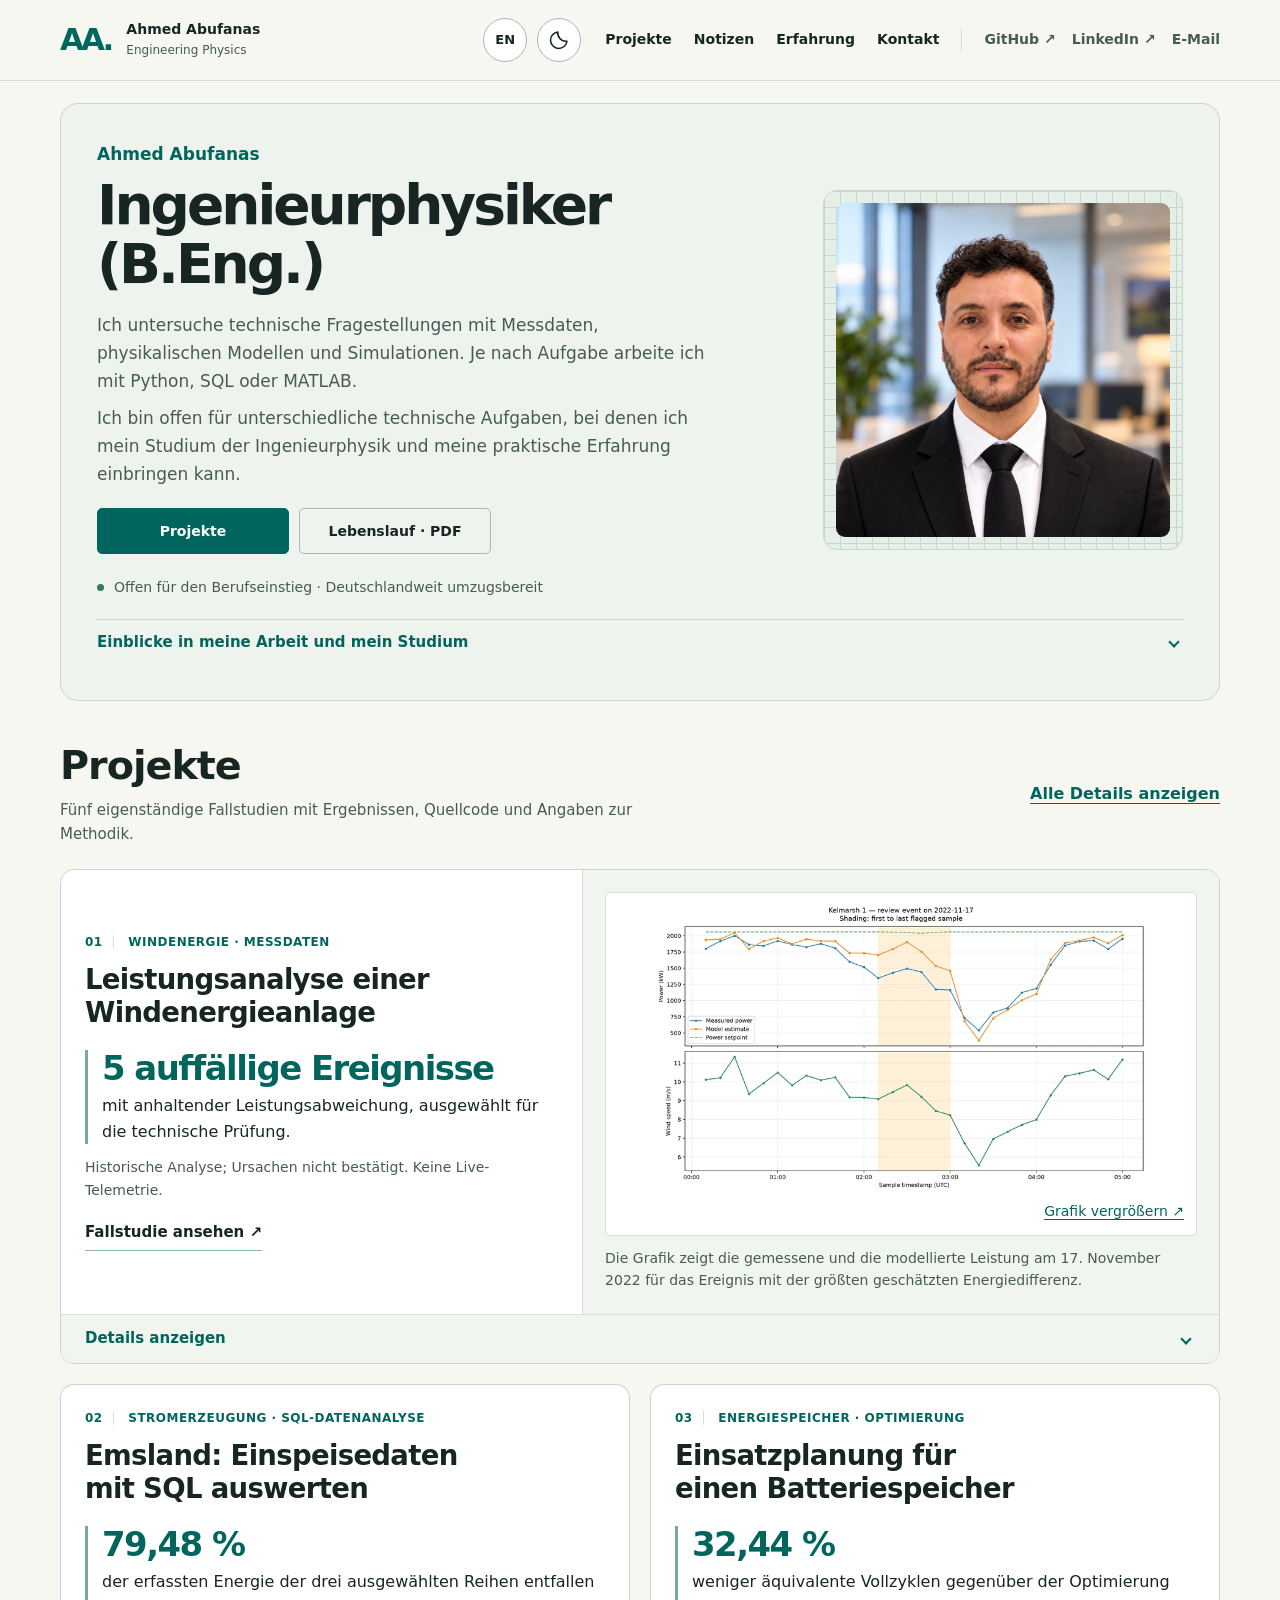
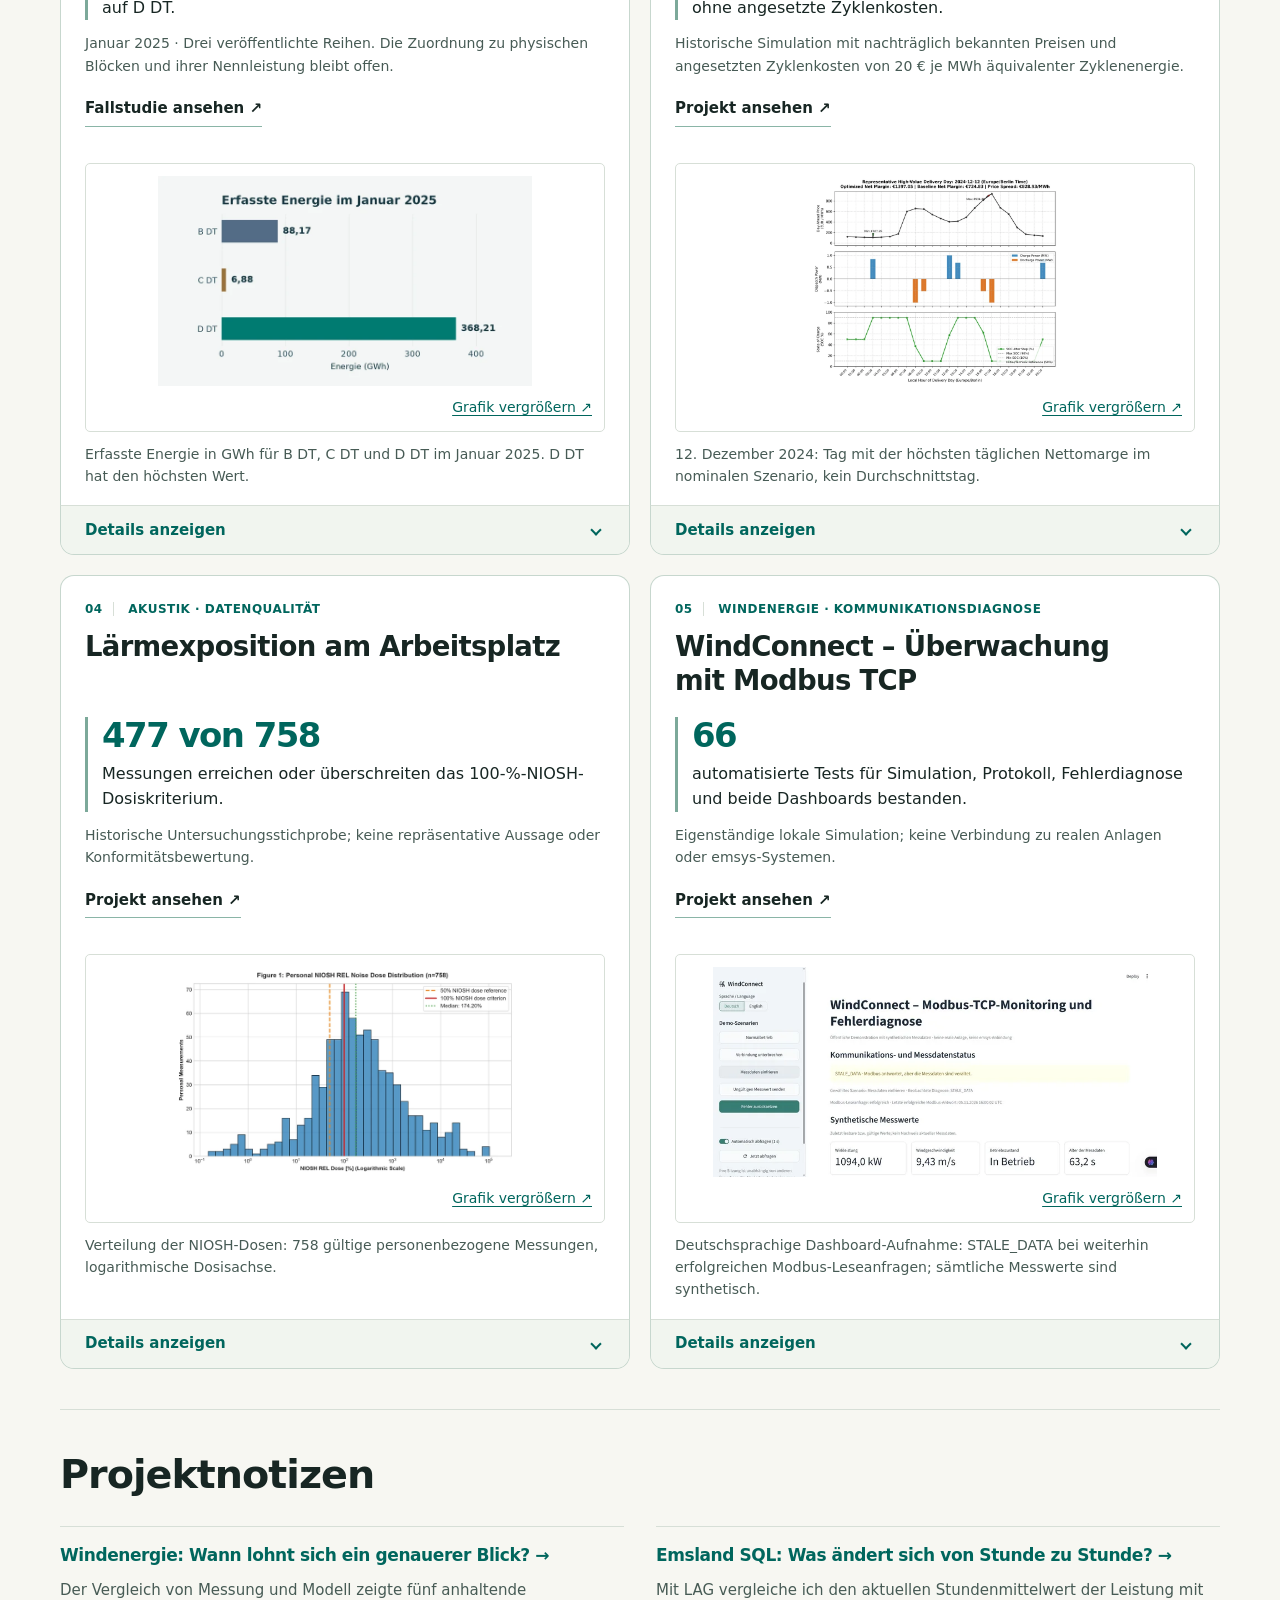
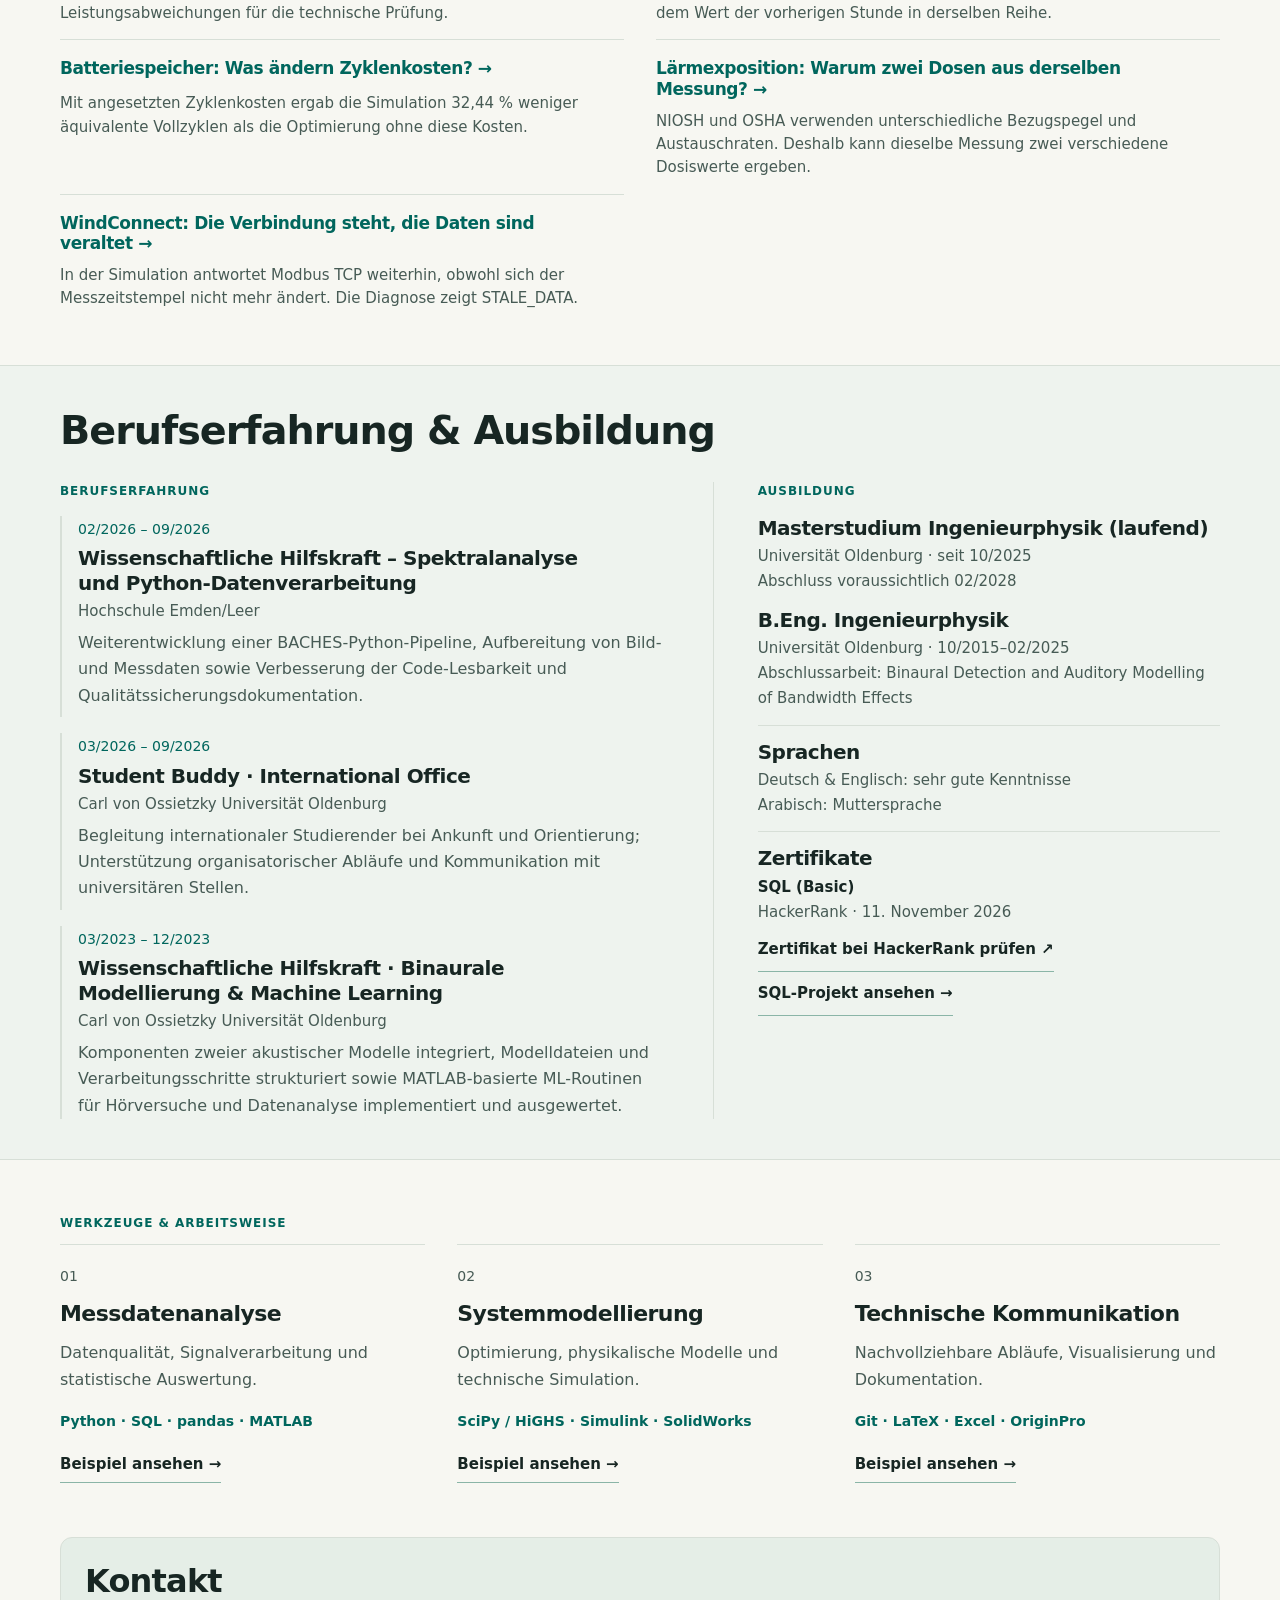
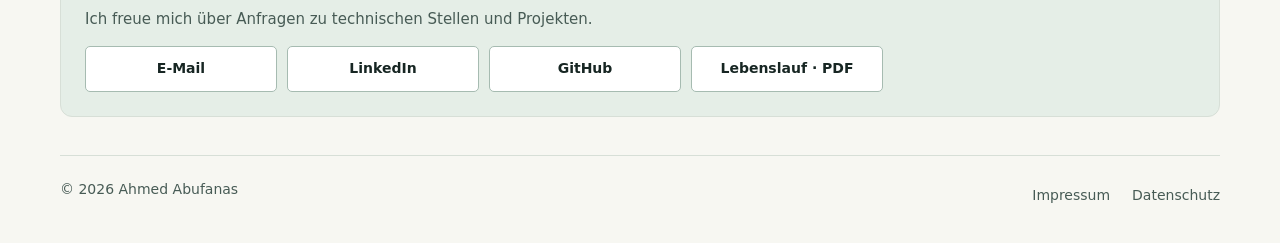
==== commit 482612f4: "Make portfolio profile and contact controls more compact" ====
--- a/index.html
+++ b/index.html
@@ -1,4 +1,4 @@
-<!doctype html><html lang="de"><head><meta charset="utf-8"><meta name="viewport" content="width=device-width,initial-scale=1"><title>Ahmed Abufanas | Ingenieurphysik &amp; Messdatenanalyse</title><meta name="description" content="Ingenieurphysiker (B.Eng.) mit Erfahrung in Python, MATLAB und technischen Messdaten. Projekte, Forschungserfahrung und Lebenslauf."><meta name="theme-color" content="#f7f7f2"><meta name="color-scheme" content="light dark"><link rel="canonical" href="https://abufanasa-dotcom.github.io/"><link rel="alternate" hreflang="de" href="https://abufanasa-dotcom.github.io/"><link rel="alternate" hreflang="en" href="https://abufanasa-dotcom.github.io/en/index.html"><link rel="alternate" hreflang="x-default" href="https://abufanasa-dotcom.github.io/"><meta property="og:type" content="profile"><meta property="og:title" content="Ahmed Abufanas | Ingenieurphysik &amp; Messdatenanalyse"><meta property="og:description" content="Ingenieurphysiker (B.Eng.) mit Erfahrung in Python, MATLAB und technischen Messdaten. Projekte, Forschungserfahrung und Lebenslauf."><meta property="og:url" content="https://abufanasa-dotcom.github.io/"><meta property="og:locale" content="de_DE"><meta property="og:image" content="https://abufanasa-dotcom.github.io/assets/images/ahmed-abufanas.jpg"><meta property="og:image:alt" content="Ahmed Abufanas"><meta property="og:image:width" content="1086"><meta property="og:image:height" content="1448"><meta property="og:image:type" content="image/jpeg"><link rel="icon" href="assets/images/favicon.svg"><script src="js/theme-init.js"></script><link rel="stylesheet" href="css/style.css?v=738950d6ec40"><script defer src="js/main.js?v=8c75d88cceb1"></script><script type="application/ld+json">{"@context": "https://schema.org", "@type": "ProfilePage", "inLanguage": "de", "url": "https://abufanasa-dotcom.github.io/", "mainEntity": {"@type": "Person", "name": "Ahmed Abufanas", "url": "https://abufanasa-dotcom.github.io/", "email": "abufanasa@gmail.com", "sameAs": ["https://github.com/abufanasa-dotcom", "https://www.linkedin.com/in/ahmedabufanas/"]}}</script></head><body><a class="skip" href="#main">Zum Inhalt</a><header class="site-header"><div class="container header-inner">
+<!doctype html><html lang="de"><head><meta charset="utf-8"><meta name="viewport" content="width=device-width,initial-scale=1"><title>Ahmed Abufanas | Ingenieurphysik &amp; Messdatenanalyse</title><meta name="description" content="Ingenieurphysiker (B.Eng.) mit Erfahrung in Python, MATLAB und technischen Messdaten. Projekte, Forschungserfahrung und Lebenslauf."><meta name="theme-color" content="#f7f7f2"><meta name="color-scheme" content="light dark"><link rel="canonical" href="https://abufanasa-dotcom.github.io/"><link rel="alternate" hreflang="de" href="https://abufanasa-dotcom.github.io/"><link rel="alternate" hreflang="en" href="https://abufanasa-dotcom.github.io/en/index.html"><link rel="alternate" hreflang="x-default" href="https://abufanasa-dotcom.github.io/"><meta property="og:type" content="profile"><meta property="og:title" content="Ahmed Abufanas | Ingenieurphysik &amp; Messdatenanalyse"><meta property="og:description" content="Ingenieurphysiker (B.Eng.) mit Erfahrung in Python, MATLAB und technischen Messdaten. Projekte, Forschungserfahrung und Lebenslauf."><meta property="og:url" content="https://abufanasa-dotcom.github.io/"><meta property="og:locale" content="de_DE"><meta property="og:image" content="https://abufanasa-dotcom.github.io/assets/images/ahmed-abufanas.jpg"><meta property="og:image:alt" content="Ahmed Abufanas"><meta property="og:image:width" content="1086"><meta property="og:image:height" content="1448"><meta property="og:image:type" content="image/jpeg"><link rel="icon" href="assets/images/favicon.svg"><script src="js/theme-init.js"></script><link rel="stylesheet" href="css/style.css?v=517f6df5fff8"><script defer src="js/main.js?v=8c75d88cceb1"></script><script type="application/ld+json">{"@context": "https://schema.org", "@type": "ProfilePage", "inLanguage": "de", "url": "https://abufanasa-dotcom.github.io/", "mainEntity": {"@type": "Person", "name": "Ahmed Abufanas", "url": "https://abufanasa-dotcom.github.io/", "email": "abufanasa@gmail.com", "sameAs": ["https://github.com/abufanasa-dotcom", "https://www.linkedin.com/in/ahmedabufanas/"]}}</script></head><body><a class="skip" href="#main">Zum Inhalt</a><header class="site-header"><div class="container header-inner">
  <a class="brand" href="index.html"><span class="monogram" aria-hidden="true">AA<span>.</span></span><span class="brand-caption">Ahmed Abufanas<br><small>Engineering Physics</small></span></a>
  <div class="header-controls">
  <a class="language" href="en/index.html" hreflang="en" aria-label="EN: Switch to English">EN</a>
@@ -6,7 +6,10 @@
  <button class="menu-toggle" type="button" aria-label="Menü" aria-expanded="false" aria-controls="navigation" hidden><svg viewBox="0 0 24 24" aria-hidden="true" focusable="false"><path d="M4 6h16M4 12h16M4 18h16"/></svg></button>
  </div>
  <nav id="navigation" aria-label="Hauptnavigation"><a class="" href="#projects">Projekte</a><a class="" href="#notes">Notizen</a><a class="" href="#experience">Erfahrung</a><a class="" href="#contact">Kontakt</a><span class="social-nav"><a class="" href="https://github.com/abufanasa-dotcom">GitHub ↗</a><a class="" href="https://www.linkedin.com/in/ahmedabufanas/">LinkedIn ↗</a><a class="" href="mailto:abufanasa@gmail.com" data-contact data-subject="">E-Mail</a></span></nav>
- </div></header><main id="main"><section class="container hero" id="top"><div class="hero-copy"><p class="hero-name">Ahmed Abufanas</p><h1>Ingenieurphysiker (B.Eng.)</h1><p class="hero-lead">Ich untersuche technische Fragestellungen mit Messdaten, physikalischen Modellen und Simulationen. Je nach Aufgabe arbeite ich mit Python, SQL oder MATLAB.</p><p class="hero-lead">Ich bin offen für unterschiedliche technische Aufgaben, bei denen ich mein Studium der Ingenieurphysik und meine praktische Erfahrung einbringen kann.</p><div class="actions"><a class="button primary" href="#projects">Projekte ansehen ↓</a><a class="button secondary" href="assets/docs/Ahmed_Abufanas_Lebenslauf.pdf" download="Ahmed_Abufanas_Lebenslauf.pdf">Lebenslauf herunterladen · PDF ↓</a></div><p class="availability"><span aria-hidden="true"></span><span class="availability-text">Offen für den Berufseinstieg · Deutschlandweit umzugsbereit</span></p></div><div class="portrait"><img src="assets/images/ahmed-abufanas.jpg" alt="Ahmed Abufanas" width="1086" height="1448" fetchpriority="high"></div><div class="proof"><p>Profil auf einen Blick</p><div class="proof-links"><a class="" href="#work-baches">BACHES · Python-Datenpipeline</a><a class="" href="#work-binaural">Binaurale Modellierung · MATLAB</a><a class="" href="#education">B.Eng. · Universität Oldenburg</a></div></div></section><section class="container section" id="projects"><div class="section-head project-section-head"><div><h2>Projekte</h2><p>Fünf eigenständige Fallstudien mit Ergebnissen, Quellcode und Angaben zur Methodik.</p></div>
+ </div></header><main id="main"><section class="container hero" id="top"><div class="hero-copy"><div class="hero-identity"><p class="hero-name">Ahmed Abufanas</p><h1>Ingenieurphysiker (B.Eng.)</h1></div><div class="hero-intro"><p class="hero-lead">Ich untersuche technische Fragestellungen mit Messdaten, physikalischen Modellen und Simulationen. Je nach Aufgabe arbeite ich mit Python, SQL oder MATLAB.</p><p class="hero-lead">Ich bin offen für unterschiedliche technische Aufgaben, bei denen ich mein Studium der Ingenieurphysik und meine praktische Erfahrung einbringen kann.</p><div class="hero-actions"><a class="button primary" href="#projects">Projekte</a><a class="button secondary" href="assets/docs/Ahmed_Abufanas_Lebenslauf.pdf" download="Ahmed_Abufanas_Lebenslauf.pdf">Lebenslauf · PDF</a></div><p class="availability"><span aria-hidden="true"></span><span class="availability-text">Offen für den Berufseinstieg · Deutschlandweit umzugsbereit</span></p></div></div><div class="portrait"><img src="assets/images/ahmed-abufanas.jpg" alt="Ahmed Abufanas" width="1086" height="1448" fetchpriority="high"></div><details class="profile-highlights">
+ <summary>Einblicke in meine Arbeit und mein Studium<span class="details-chevron" aria-hidden="true"></span></summary>
+ <div class="highlight-links"><a href="#work-baches"><strong>Spektralanalyse mit Python</strong><span>Bild- und Messdaten für die BACHES-Pipeline aufbereitet.</span></a><a href="#work-binaural"><strong>Binaurale Hörmodelle in MATLAB</strong><span>Komponenten zweier Modelle für Hörversuche integriert.</span></a><a href="#education"><strong>Studium der Ingenieurphysik</strong><span>Bachelorabschluss und laufendes Masterstudium an der Universität Oldenburg.</span></a></div>
+ </details></section><section class="container section" id="projects"><div class="section-head project-section-head"><div><h2>Projekte</h2><p>Fünf eigenständige Fallstudien mit Ergebnissen, Quellcode und Angaben zur Methodik.</p></div>
  <button class="project-details-toggle" type="button" hidden
  data-show="Alle Details anzeigen"
  data-hide="Alle Details ausblenden">Alle Details anzeigen</button></div><div class="project-grid"><article class="project-card featured-project" id="p1-card" tabindex="-1">
@@ -155,4 +158,13 @@
  <a class="text-link" href="https://www.hackerrank.com/certificates/14fcb50b9a3a">Zertifikat bei HackerRank prüfen ↗</a>
  <a class="text-link" href="projects/emsland-sql.html">SQL-Projekt ansehen →</a>
  </div>
- </div></aside></div></div></section><section class="container section skills" id="skills"><p class="eyebrow">WERKZEUGE & ARBEITSWEISE</p><div class="skills-grid"><article><span class="skill-number">01</span><h3>Messdatenanalyse</h3><p>Datenqualität, Signalverarbeitung und statistische Auswertung.</p><p class="tool-list">Python · SQL · pandas · MATLAB</p><a class="skill-example" href="#p1-card">Beispiel ansehen →</a></article><article><span class="skill-number">02</span><h3>Systemmodellierung</h3><p>Optimierung, physikalische Modelle und technische Simulation.</p><p class="tool-list">SciPy / HiGHS · Simulink · SolidWorks</p><a class="skill-example" href="#p2-card">Beispiel ansehen →</a></article><article><span class="skill-number">03</span><h3>Technische Kommunikation</h3><p>Nachvollziehbare Abläufe, Visualisierung und Dokumentation.</p><p class="tool-list">Git · LaTeX · Excel · OriginPro</p><a class="skill-example" href="#work-baches">Beispiel ansehen →</a></article></div></section><section class="container contact" id="contact"><div class="contact-heading"><div><p class="eyebrow">KONTAKT</p><h2>Kontakt & berufliche Möglichkeiten</h2><p class="contact-intro">Ich freue mich über Anfragen zu technischen Aufgaben, die an meine Ausbildung in Ingenieurphysik und meine praktische Erfahrung anknüpfen.</p></div><div class="contact-resume"><a class="button secondary" href="assets/docs/Ahmed_Abufanas_Lebenslauf.pdf" download="Ahmed_Abufanas_Lebenslauf.pdf">Lebenslauf herunterladen · PDF ↓</a></div></div><div class="contact-options"><a class="contact-option contact-email" href="mailto:abufanasa@gmail.com" data-contact><div class="contact-top"><span class="contact-symbol" aria-hidden="true">@</span><span class="contact-title">E-Mail <span aria-hidden="true">↗</span></span></div><span class="contact-description">abufanasa@gmail.com</span></a><a class="contact-option" href="https://www.linkedin.com/in/ahmedabufanas/"><div class="contact-top"><span class="contact-symbol" aria-hidden="true">in</span><span class="contact-title">LinkedIn <span aria-hidden="true">↗</span></span></div><span class="contact-description">Berufliches Profil</span></a><a class="contact-option" href="https://github.com/abufanasa-dotcom"><div class="contact-top"><span class="contact-symbol" aria-hidden="true">&lt;/&gt;</span><span class="contact-title">GitHub <span aria-hidden="true">↗</span></span></div><span class="contact-description">Code & Projekte</span></a></div></section></main><footer class="container footer"><span>© 2026 Ahmed Abufanas</span><div><a class="" href="legal/impressum.html">Impressum</a><a class="" href="legal/datenschutz.html">Datenschutz</a></div></footer><dialog id="chart-dialog" aria-labelledby="chart-dialog-title" aria-describedby="chart-dialog-caption"><div class="dialog-header"><h2 id="chart-dialog-title">Projektgrafik</h2><button class="dialog-close" autofocus>Schließen ×</button></div><img alt=""><p id="chart-dialog-caption"></p></dialog><dialog id="contact-dialog" aria-labelledby="contact-dialog-title" aria-describedby="contact-dialog-description"><div class="dialog-header"><h2 id="contact-dialog-title">Kontakt aufnehmen</h2><button class="dialog-close" autofocus>Schließen ×</button></div><p id="contact-dialog-description">Wählen Sie, wie Sie Ihre Nachricht schreiben möchten.</p><p class="contact-recipient">abufanasa@gmail.com</p><p class="contact-subject" hidden></p><div class="email-options"><a class="button primary" data-gmail href="https://mail.google.com/mail/?view=cm&amp;fs=1&amp;to=abufanasa@gmail.com" target="_blank" rel="noopener noreferrer">In Gmail schreiben ↗</a><a class="button secondary" data-mail-app href="mailto:abufanasa@gmail.com">E-Mail-Programm öffnen ↗</a><button class="button secondary copy-email" data-email="abufanasa@gmail.com">E-Mail-Adresse kopieren</button></div><p class="copy-status" role="status" aria-live="polite"></p><p class="email-note">Gmail öffnet sich in einem neuen Tab. Eine Nachricht wird erst gesendet, wenn Sie sie selbst absenden.</p></dialog></body></html>+ </div></aside></div></div></section><section class="container section skills" id="skills"><p class="eyebrow">WERKZEUGE & ARBEITSWEISE</p><div class="skills-grid"><article><span class="skill-number">01</span><h3>Messdatenanalyse</h3><p>Datenqualität, Signalverarbeitung und statistische Auswertung.</p><p class="tool-list">Python · SQL · pandas · MATLAB</p><a class="skill-example" href="#p1-card">Beispiel ansehen →</a></article><article><span class="skill-number">02</span><h3>Systemmodellierung</h3><p>Optimierung, physikalische Modelle und technische Simulation.</p><p class="tool-list">SciPy / HiGHS · Simulink · SolidWorks</p><a class="skill-example" href="#p2-card">Beispiel ansehen →</a></article><article><span class="skill-number">03</span><h3>Technische Kommunikation</h3><p>Nachvollziehbare Abläufe, Visualisierung und Dokumentation.</p><p class="tool-list">Git · LaTeX · Excel · OriginPro</p><a class="skill-example" href="#work-baches">Beispiel ansehen →</a></article></div></section><section class="container contact" id="contact">
+ <h2>Kontakt</h2>
+ <p class="contact-intro">Ich freue mich über Anfragen zu technischen Stellen und Projekten.</p>
+ <div class="contact-options">
+ <a class="button secondary contact-option" href="mailto:abufanasa@gmail.com" data-contact data-subject="">E-Mail</a>
+ <a class="button secondary contact-option" href="https://www.linkedin.com/in/ahmedabufanas/">LinkedIn</a>
+ <a class="button secondary contact-option" href="https://github.com/abufanasa-dotcom">GitHub</a>
+ <a class="button secondary contact-resume" href="assets/docs/Ahmed_Abufanas_Lebenslauf.pdf" download="Ahmed_Abufanas_Lebenslauf.pdf">Lebenslauf · PDF</a>
+ </div>
+ </section></main><footer class="container footer"><span>© 2026 Ahmed Abufanas</span><div><a class="" href="legal/impressum.html">Impressum</a><a class="" href="legal/datenschutz.html">Datenschutz</a></div></footer><dialog id="chart-dialog" aria-labelledby="chart-dialog-title" aria-describedby="chart-dialog-caption"><div class="dialog-header"><h2 id="chart-dialog-title">Projektgrafik</h2><button class="dialog-close" autofocus>Schließen ×</button></div><img alt=""><p id="chart-dialog-caption"></p></dialog><dialog id="contact-dialog" aria-labelledby="contact-dialog-title" aria-describedby="contact-dialog-description"><div class="dialog-header"><h2 id="contact-dialog-title">Kontakt aufnehmen</h2><button class="dialog-close" autofocus>Schließen ×</button></div><p id="contact-dialog-description">Wählen Sie, wie Sie Ihre Nachricht schreiben möchten.</p><p class="contact-recipient">abufanasa@gmail.com</p><p class="contact-subject" hidden></p><div class="email-options"><a class="button primary" data-gmail href="https://mail.google.com/mail/?view=cm&amp;fs=1&amp;to=abufanasa@gmail.com" target="_blank" rel="noopener noreferrer">In Gmail schreiben ↗</a><a class="button secondary" data-mail-app href="mailto:abufanasa@gmail.com">E-Mail-Programm öffnen ↗</a><button class="button secondary copy-email" data-email="abufanasa@gmail.com">E-Mail-Adresse kopieren</button></div><p class="copy-status" role="status" aria-live="polite"></p><p class="email-note">Gmail öffnet sich in einem neuen Tab. Eine Nachricht wird erst gesendet, wenn Sie sie selbst absenden.</p></dialog></body></html>
--- a/css/style.css
+++ b/css/style.css
@@ -4,7 +4,7 @@
   --paper: #fff; --wash: #e5eee7; --page: #f7f7f2; --focus: #00796b;
   --band: #eef3ee; --figure-surface: #f1f5ef;
   --button-border: #a6bbb1; --primary-bg: #00665d; --primary-hover: #004e47; --primary-ink: #fff;
-  --chip-ink: #355c50; --icon-bg: #e5eee7; --icon-border: #ceded4;
+  --chip-ink: #355c50;
   --strong-line: #7ca99a; --link-line: #8ab5a7; --subtle-border: #c7d7ce;
   --chart-link: #00665d;
 }
@@ -14,7 +14,7 @@
   --paper: #192a26; --wash: #253c34; --page: #111c1b; --focus: #83d2bd;
   --band: #1c3029; --figure-surface: #20362e;
   --button-border: #668478; --primary-bg: #216f60; --primary-hover: #236b5c; --primary-ink: #fff;
-  --chip-ink: #bbe7d7; --icon-bg: #253c34; --icon-border: #416659;
+  --chip-ink: #bbe7d7;
   --strong-line: #5f9b89; --link-line: #689e8e; --subtle-border: #3f6053;
 }
 @media (prefers-color-scheme: dark) {
@@ -24,7 +24,7 @@
     --paper: #192a26; --wash: #253c34; --page: #111c1b; --focus: #83d2bd;
     --band: #1c3029; --figure-surface: #20362e;
     --button-border: #668478; --primary-bg: #216f60; --primary-hover: #236b5c; --primary-ink: #fff;
-    --chip-ink: #bbe7d7; --icon-bg: #253c34; --icon-border: #416659;
+    --chip-ink: #bbe7d7;
     --strong-line: #5f9b89; --link-line: #689e8e; --subtle-border: #3f6053;
   }
 }
@@ -69,16 +69,24 @@
 .hero h1 { font-size: clamp(34px, 4.3vw, 58px); font-weight: 720; line-height: 1.07; letter-spacing: -.055em; text-wrap: wrap; overflow-wrap: anywhere; }
 .hero-lead { font-size: 17px; max-width: 57ch; margin-top: 17px; }
 .hero-lead + .hero-lead { margin-top: 9px; }
-.hero .actions { margin-top: 20px; }
+.hero-actions, .contact-options {
+  --action-width: clamp(8rem,21vw,12rem);
+  display: grid;
+  grid-template-columns: repeat(2,minmax(0,var(--action-width)));
+  grid-auto-rows: 1fr;
+  gap: 10px;
+}
+.hero-actions { margin-top: 20px; }
 .actions { display: flex; flex-wrap: wrap; align-items: center; gap: 14px 22px; margin-top: 24px; }
 .button { display: inline-flex; align-items: center; justify-content: center; gap: 12px; min-height: 46px; padding: 11px 18px; border: 1px solid var(--button-border); border-radius: 5px; font-size: 14px; font-weight: 600; line-height: 1.5; text-align: center; transition: background .15s; }
+.hero-actions .button, .contact-options .button { min-width: 0; padding: 7px 8px; overflow-wrap: anywhere; }
 .primary { background: var(--primary-bg); border-color: var(--primary-bg); color: var(--primary-ink); }
 .primary:hover { background: var(--primary-hover); color: var(--primary-ink); }
 .secondary:hover { background: var(--wash); }
 /* Small, pointer-only lift; touch and reduced-motion users keep stable targets. */
-.button, a.contact-option, .contact-action, .copy-email { transition: transform 180ms ease-out, background-color 180ms ease-out, border-color 180ms ease-out; }
+.button { transition: transform 180ms ease-out, background-color 180ms ease-out, border-color 180ms ease-out; }
 @media (hover: hover) and (pointer: fine) and (prefers-reduced-motion: no-preference) {
-  .button:hover, a.contact-option:hover, .contact-action:hover, .copy-email:hover { transform: translateY(-2px); }
+  .button:hover { transform: translateY(-2px); }
 }
 @media (hover: hover) and (pointer: fine) {
   #navigation > a:hover::after { transform: scaleX(1); }
@@ -87,11 +95,28 @@
 .availability > span:first-child { width: 7px; height: 7px; margin-top: 8px; border-radius: 50%; background: #347963; flex-shrink: 0; }
 .portrait { width: min(100%,360px); justify-self: end; padding: 12px; border: 1px solid var(--subtle-border); border-radius: 14px; background-color: var(--wash); background-image: linear-gradient(var(--subtle-border) 1px, transparent 1px), linear-gradient(90deg, var(--subtle-border) 1px, transparent 1px); background-size: 16px 16px; }
 .portrait img { width: 100%; height: auto; aspect-ratio: 1; object-fit: cover; object-position: center top; border-radius: 9px; }
-.proof { grid-column: 1 / -1; padding-top: 13px; border-top: 1px solid var(--subtle-border); font-size: 14px; }
-.proof p { font-size: 12px; letter-spacing: .04em; color: var(--muted); margin-bottom: 4px; }
-.proof-links { display: grid; grid-template-columns: repeat(3,minmax(0,1fr)); gap: 12px 24px; }
-.proof-links a { padding-block: 8px; }
-.proof a:hover, .back-link:hover { text-decoration: underline; text-underline-offset: 4px; }
+.profile-highlights { grid-column: 1 / -1; border-top: 1px solid var(--subtle-border); }
+.profile-highlights summary {
+  display: flex;
+  align-items: center;
+  justify-content: space-between;
+  min-height: 44px;
+  gap: 12px;
+  padding-block: 8px;
+  color: var(--blue);
+  font-size: 15px;
+  font-weight: 650;
+  list-style: none;
+  cursor: pointer;
+}
+.profile-highlights summary::-webkit-details-marker { display: none; }
+.profile-highlights summary:hover, .back-link:hover { text-decoration: underline; text-underline-offset: 4px; }
+.profile-highlights[open] .details-chevron { transform: rotate(225deg); }
+.highlight-links { display: grid; grid-template-columns: repeat(3,minmax(0,1fr)); gap: 10px; }
+.highlight-links a { display: grid; align-content: start; gap: 4px; padding: 12px; border: 1px solid var(--subtle-border); border-radius: 6px; background: var(--paper); }
+.highlight-links strong { color: var(--blue); font-size: 15px; }
+.highlight-links a:hover strong { text-decoration: underline; text-underline-offset: 3px; }
+.highlight-links span { color: var(--muted); font-size: 14px; line-height: 1.5; }
 .section { padding-block: 54px; }
 .section-head { display: flex; justify-content: space-between; align-items: end; gap: 36px; margin-bottom: 28px; }
 .section-head > p { max-width: 330px; font-size: 15px; }
@@ -209,21 +234,13 @@
 .skills-grid p { font-size: 16px; }
 .skills-grid .tool-list { font-size: 14px; margin-top: 17px; color: var(--blue); font-weight: 600; }
 .skill-example { display: inline-block; margin-top: 14px; }
-.contact { background: var(--wash); border: 1px solid var(--line); border-radius: 12px; padding: 28px; margin-bottom: 38px; }
-.contact-heading { display: grid; grid-template-columns: minmax(0,1fr) auto; align-items: center; gap: 28px; margin-bottom: 22px; }
-.contact-heading h2 { font-size: clamp(28px,2.5vw,33px); }
-.contact-intro { font-size: 16px; max-width: 65ch; margin-top: 10px; }
-.contact-options { display: grid; grid-template-columns: repeat(3,minmax(0,1fr)); gap: 14px; }
-.contact-option { display: flex; flex-direction: column; align-items: flex-start; min-height: 118px; padding: 18px; background: var(--paper); border: 1px solid var(--subtle-border); border-radius: 8px; min-width: 0; }
-a.contact-option:hover { border-color: var(--strong-line); }
-.contact-top { display: flex; align-items: center; gap: 10px; width: 100%; min-width: 0; }
-.contact-symbol { display: grid; place-items: center; flex-shrink: 0; width: 36px; height: 36px; color: var(--blue); background: var(--icon-bg); border: 1px solid var(--icon-border); border-radius: 7px; font-size: 17px; font-weight: 650; }
-.contact-title { font-size: 22px; font-weight: 600; line-height: 1.4; letter-spacing: -.025em; overflow-wrap: anywhere; min-width: 0; }
-.contact-title > span { color: var(--blue); margin-left: 6px; }
-
-.contact-description { overflow-wrap: anywhere; font-size: 15px; color: var(--muted); margin-top: 10px; margin-left: 46px; }
+.contact { background: var(--wash); border: 1px solid var(--line); border-radius: 12px; padding: 24px; margin-bottom: 38px; }
+.contact h2 { font-size: clamp(28px,2.5vw,33px); }
+.contact-intro { font-size: 15px; margin-top: 6px; }
+.contact-options { margin-top: 14px; }
+.contact-options .button { background: var(--paper); }
+.contact-options .button:hover { background: var(--band); border-color: var(--strong-line); }
 .copy-status { font-size: 13px; min-height: 21px; margin-top: 4px; overflow-wrap: anywhere; }
-.contact-resume { justify-self: end; }
 .header-controls { display: flex; align-items: center; gap: 10px; flex-shrink: 0; margin-left: auto; }
 .theme-toggle { display: grid; place-items: center; width: 44px; height: 44px; padding: 10px; color: var(--ink); background: var(--paper); border: 1px solid var(--button-border); border-radius: 50%; }
 .theme-toggle:hover, .language:hover { border-color: var(--strong-line); background: var(--wash); }
@@ -296,10 +313,10 @@
 .legal-note { border-left: 3px solid var(--strong-line); padding: 12px 18px; background: var(--wash); }
 @media (max-width: 1100px) {
   .social-nav { display: none; }
-  .hero { gap: 36px; }
-  .contact { padding: 28px; }
-  .contact-options { grid-template-columns: repeat(3,minmax(0,1fr)); gap: 12px; }
-  .contact-option { padding: 16px; }
+  .hero { column-gap: 36px; }
+}
+@media (min-width: 961px) {
+  .contact-options { grid-template-columns: repeat(4,minmax(0,var(--action-width))); }
 }
 @media (max-width: 960px) {
   .header-inner { flex-wrap: wrap; gap: 12px; padding-block: 12px; min-height: 72px; }
@@ -312,28 +329,23 @@
   .social-nav a { display: inline-flex; align-items: center; min-height: 44px; }
   .project-grid > .project-card { grid-template-columns: minmax(0,1fr); }
   .project-grid > .project-card figure { border-left: 0; border-top: 1px solid var(--line); }
-  .contact-heading { grid-template-columns: 1fr; gap: 18px; }
-  .contact-resume { justify-self: start; }
-  .contact-options { grid-template-columns: 1fr; }
-
   .case-columns { grid-template-columns: 1fr; gap: 8px; }
   .case-aside { position: static; margin-bottom: 28px; }
 }
 @media (max-width: 700px) {
   html { scroll-padding-top: 90px; }
   .container { width: calc(100% - 36px); }
-  .hero { grid-template-columns: 72px minmax(0,1fr); gap: 12px; margin-top: 12px; padding: 17px; border-radius: 13px; }
-  .hero-copy { grid-column: 1 / -1; }
-  .hero h1 { font-size: clamp(29px,8vw,40px); }
-  .hero-lead { font-size: 15px; line-height: 1.5; margin-top: 10px; }
-  .hero .actions { gap: 8px 12px; margin-top: 14px; }
+  .hero { grid-template-columns: minmax(0,1fr) clamp(56px,18vw,72px); gap: 12px; margin-top: 12px; padding: 17px; border-radius: 13px; }
+  .hero-copy { display: contents; }
+  .hero-intro { grid-column: 1 / -1; }
+  .hero h1 { font-size: clamp(21px,6.9vw,40px); }
+  .hero-lead { font-size: 15px; line-height: 1.5; margin-top: 0; }
+  .hero-actions, .contact-options { --action-width: 12rem; }
+  .hero-actions { margin-top: 14px; }
   .hero .availability { margin-top: 14px; }
-  .portrait { width: 100%; align-self: start; padding: 4px; border-radius: 8px; }
+  .portrait { grid-column: 2; grid-row: 1; width: 100%; align-self: start; padding: 4px; border-radius: 8px; }
   .portrait img { border-radius: 4px; }
-  .proof { grid-column: 2; padding: 0; border: 0; }
-  .proof p { margin-bottom: 2px; }
-  .proof-links { grid-template-columns: minmax(0,1fr); gap: 0; }
-  .proof-links a { display: flex; align-items: center; min-height: 44px; padding-block: 4px; overflow-wrap: anywhere; }
+  .highlight-links { grid-template-columns: minmax(0,1fr); }
   .section, #projects, .project-notes, .experience-band .section { padding-block: 32px; }
   .project-grid, .project-pair { grid-template-columns: minmax(0,1fr); gap: 16px; }
   .section-head { display: block; }
@@ -348,10 +360,7 @@
   .notes-grid { grid-template-columns: 1fr; }
   .experience-grid, .skills-grid { grid-template-columns: 1fr; gap: 28px; }
   .education { border-inline-start: 0; border-top: 1px solid var(--line); padding: 20px 0 0; }
-  .contact { padding: 22px; margin-bottom: 30px; }
-  .contact-options { grid-template-columns: 1fr; }
-  .contact-email { grid-column: auto; }
-  .contact-option { padding: 16px; min-height: 120px; }
+  .contact { padding: 17px; margin-bottom: 30px; }
   
   .case-visual { padding: 12px; }
   .case-heading h1 { font-size: 34px; }
@@ -370,14 +379,14 @@
   .header-controls { gap: 6px; }
 }
 @media print {
-  .site-header, .footer, dialog, .actions, .back-link, .zoom-label, .contact { display: none !important; }
+  .site-header, .footer, dialog, .actions, .hero-actions, .back-link, .zoom-label, .contact { display: none !important; }
   :root, :root[data-theme], :root:not([data-theme]) {
     color-scheme: light;
     --ink: #172623; --muted: #475b55; --blue: #00665d; --line: #d7dfd7;
     --paper: #fff; --wash: #e5eee7; --page: #f7f7f2; --focus: #00796b;
     --band: #eef3ee; --figure-surface: #f1f5ef;
     --button-border: #a6bbb1; --primary-bg: #00665d; --primary-hover: #004e47; --primary-ink: #fff;
-    --chip-ink: #355c50; --icon-bg: #e5eee7; --icon-border: #ceded4;
+    --chip-ink: #355c50;
     --strong-line: #7ca99a; --link-line: #8ab5a7; --subtle-border: #c7d7ce;
     --chart-link: #00665d;
   }
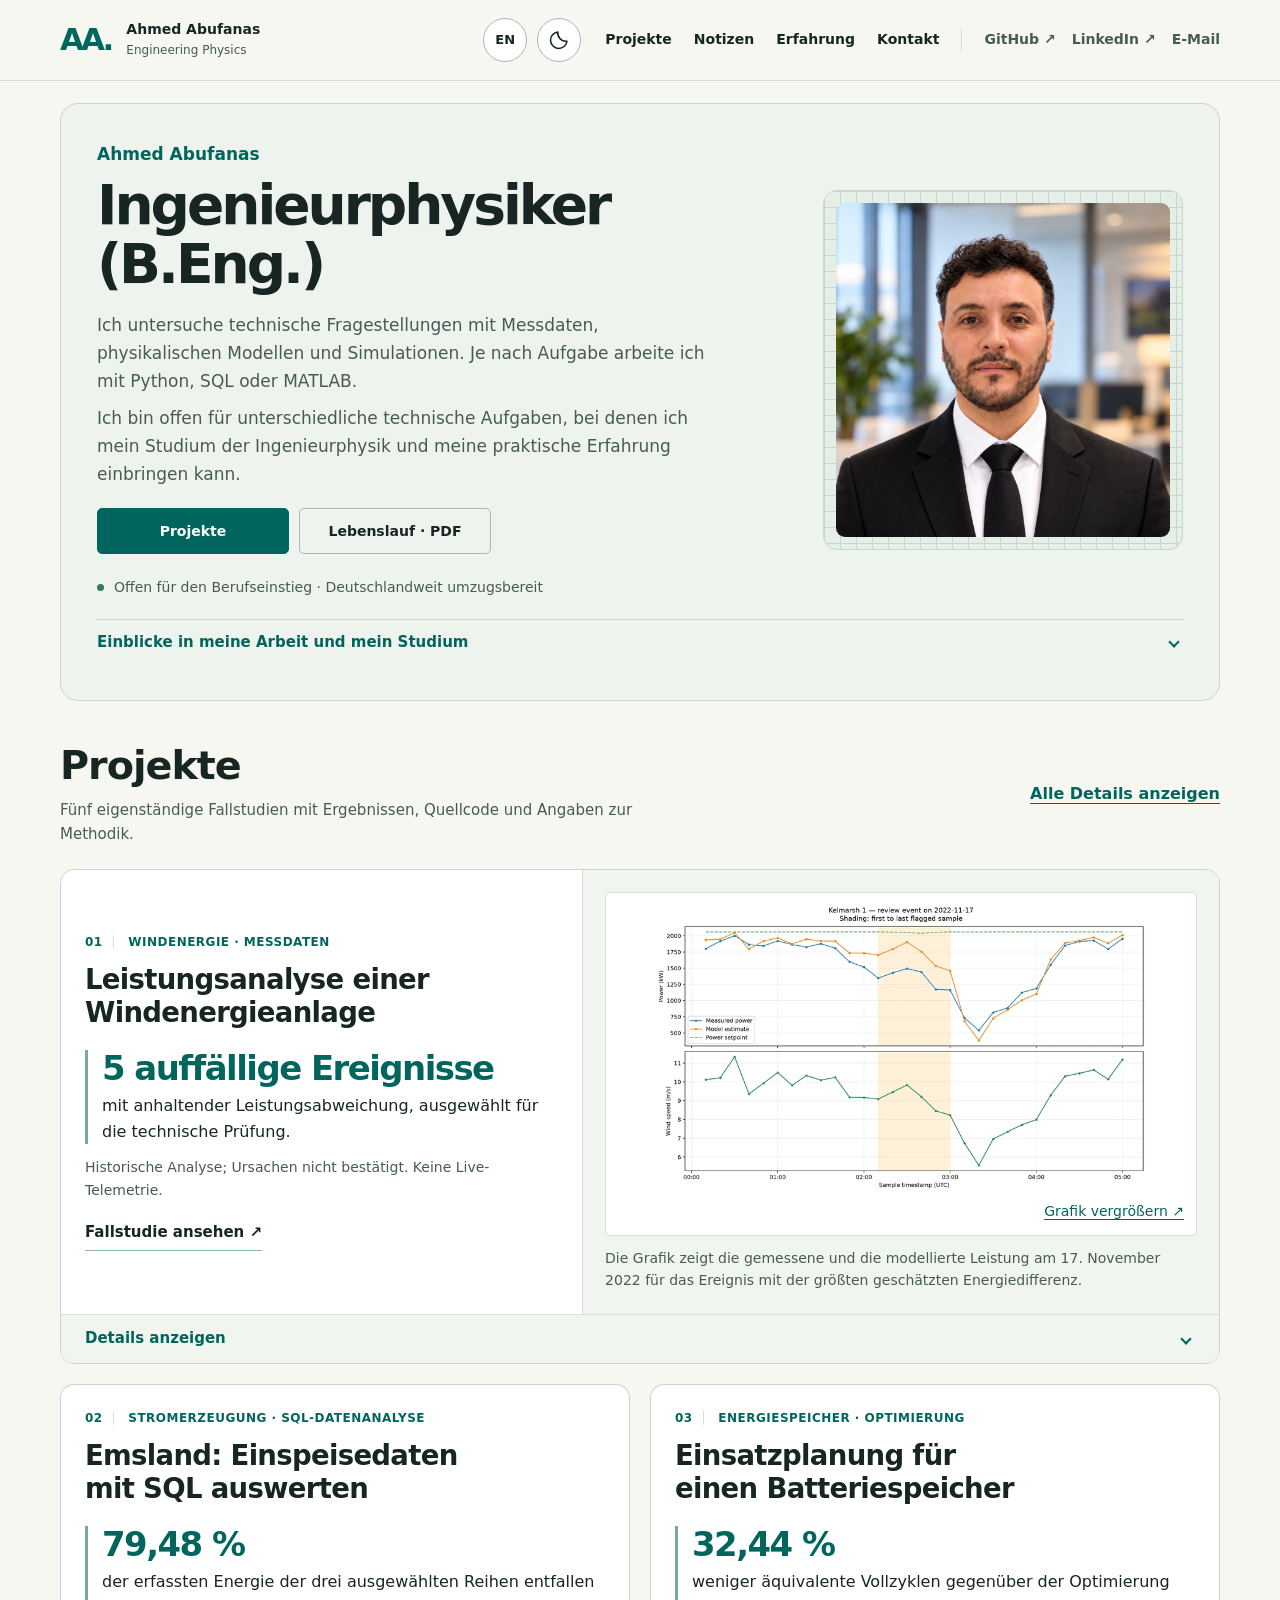
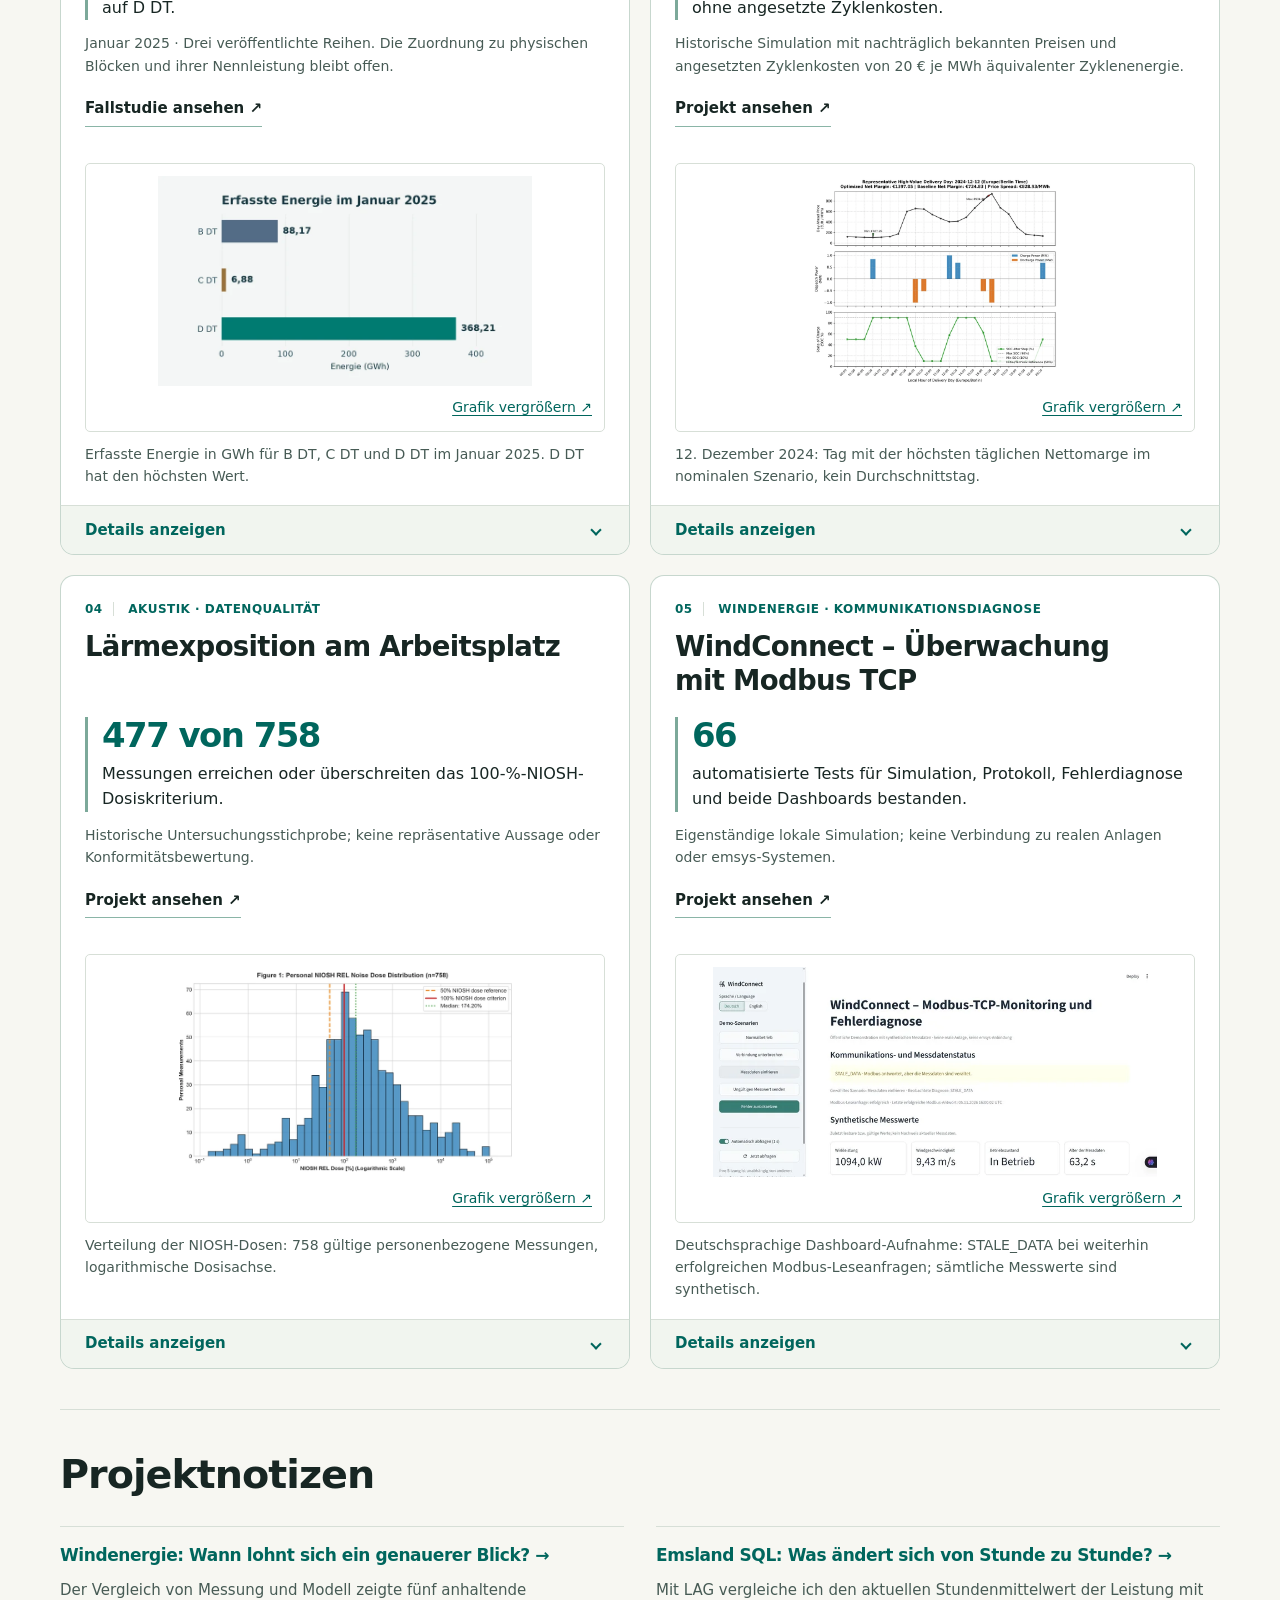
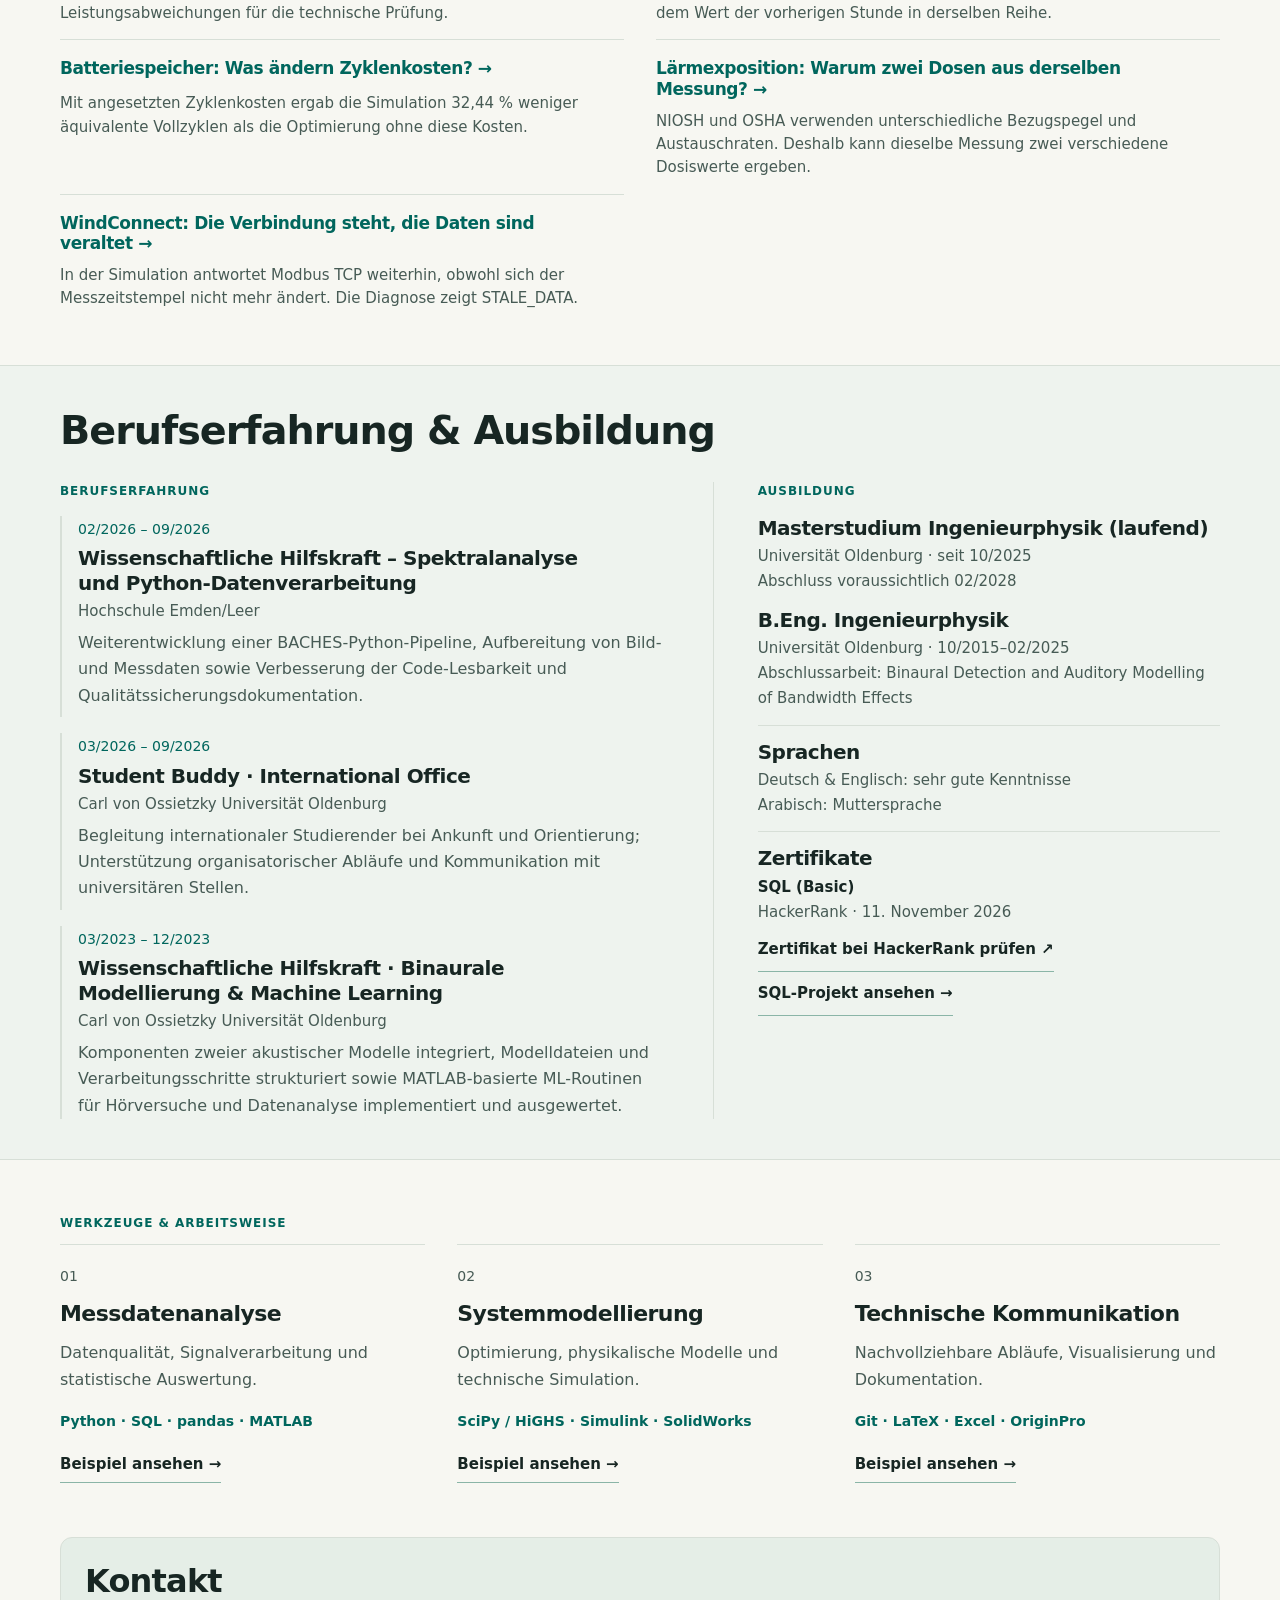
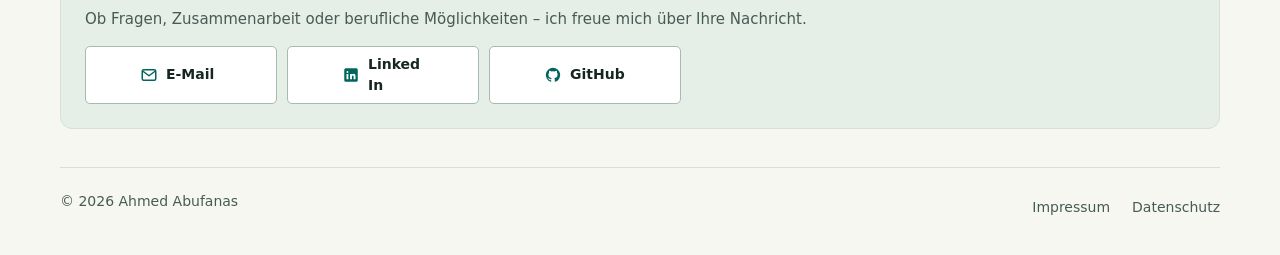
==== commit 7ceb52c3: "Align contact icons and keep the CV download in the hero" ====
--- a/index.html
+++ b/index.html
@@ -1,4 +1,4 @@
-<!doctype html><html lang="de"><head><meta charset="utf-8"><meta name="viewport" content="width=device-width,initial-scale=1"><title>Ahmed Abufanas | Ingenieurphysik &amp; Messdatenanalyse</title><meta name="description" content="Ingenieurphysiker (B.Eng.) mit Erfahrung in Python, MATLAB und technischen Messdaten. Projekte, Forschungserfahrung und Lebenslauf."><meta name="theme-color" content="#f7f7f2"><meta name="color-scheme" content="light dark"><link rel="canonical" href="https://abufanasa-dotcom.github.io/"><link rel="alternate" hreflang="de" href="https://abufanasa-dotcom.github.io/"><link rel="alternate" hreflang="en" href="https://abufanasa-dotcom.github.io/en/index.html"><link rel="alternate" hreflang="x-default" href="https://abufanasa-dotcom.github.io/"><meta property="og:type" content="profile"><meta property="og:title" content="Ahmed Abufanas | Ingenieurphysik &amp; Messdatenanalyse"><meta property="og:description" content="Ingenieurphysiker (B.Eng.) mit Erfahrung in Python, MATLAB und technischen Messdaten. Projekte, Forschungserfahrung und Lebenslauf."><meta property="og:url" content="https://abufanasa-dotcom.github.io/"><meta property="og:locale" content="de_DE"><meta property="og:image" content="https://abufanasa-dotcom.github.io/assets/images/ahmed-abufanas.jpg"><meta property="og:image:alt" content="Ahmed Abufanas"><meta property="og:image:width" content="1086"><meta property="og:image:height" content="1448"><meta property="og:image:type" content="image/jpeg"><link rel="icon" href="assets/images/favicon.svg"><script src="js/theme-init.js"></script><link rel="stylesheet" href="css/style.css?v=517f6df5fff8"><script defer src="js/main.js?v=8c75d88cceb1"></script><script type="application/ld+json">{"@context": "https://schema.org", "@type": "ProfilePage", "inLanguage": "de", "url": "https://abufanasa-dotcom.github.io/", "mainEntity": {"@type": "Person", "name": "Ahmed Abufanas", "url": "https://abufanasa-dotcom.github.io/", "email": "abufanasa@gmail.com", "sameAs": ["https://github.com/abufanasa-dotcom", "https://www.linkedin.com/in/ahmedabufanas/"]}}</script></head><body><a class="skip" href="#main">Zum Inhalt</a><header class="site-header"><div class="container header-inner">
+<!doctype html><html lang="de"><head><meta charset="utf-8"><meta name="viewport" content="width=device-width,initial-scale=1"><title>Ahmed Abufanas | Ingenieurphysik &amp; Messdatenanalyse</title><meta name="description" content="Ingenieurphysiker (B.Eng.) mit Erfahrung in Python, MATLAB und technischen Messdaten. Projekte, Forschungserfahrung und Lebenslauf."><meta name="theme-color" content="#f7f7f2"><meta name="color-scheme" content="light dark"><link rel="canonical" href="https://abufanasa-dotcom.github.io/"><link rel="alternate" hreflang="de" href="https://abufanasa-dotcom.github.io/"><link rel="alternate" hreflang="en" href="https://abufanasa-dotcom.github.io/en/index.html"><link rel="alternate" hreflang="x-default" href="https://abufanasa-dotcom.github.io/"><meta property="og:type" content="profile"><meta property="og:title" content="Ahmed Abufanas | Ingenieurphysik &amp; Messdatenanalyse"><meta property="og:description" content="Ingenieurphysiker (B.Eng.) mit Erfahrung in Python, MATLAB und technischen Messdaten. Projekte, Forschungserfahrung und Lebenslauf."><meta property="og:url" content="https://abufanasa-dotcom.github.io/"><meta property="og:locale" content="de_DE"><meta property="og:image" content="https://abufanasa-dotcom.github.io/assets/images/ahmed-abufanas.jpg"><meta property="og:image:alt" content="Ahmed Abufanas"><meta property="og:image:width" content="1086"><meta property="og:image:height" content="1448"><meta property="og:image:type" content="image/jpeg"><link rel="icon" href="assets/images/favicon.svg"><script src="js/theme-init.js"></script><link rel="stylesheet" href="css/style.css?v=64c56c0281c1"><script defer src="js/main.js?v=8c75d88cceb1"></script><script type="application/ld+json">{"@context": "https://schema.org", "@type": "ProfilePage", "inLanguage": "de", "url": "https://abufanasa-dotcom.github.io/", "mainEntity": {"@type": "Person", "name": "Ahmed Abufanas", "url": "https://abufanasa-dotcom.github.io/", "email": "abufanasa@gmail.com", "sameAs": ["https://github.com/abufanasa-dotcom", "https://www.linkedin.com/in/ahmedabufanas/"]}}</script></head><body><a class="skip" href="#main">Zum Inhalt</a><header class="site-header"><div class="container header-inner">
  <a class="brand" href="index.html"><span class="monogram" aria-hidden="true">AA<span>.</span></span><span class="brand-caption">Ahmed Abufanas<br><small>Engineering Physics</small></span></a>
  <div class="header-controls">
  <a class="language" href="en/index.html" hreflang="en" aria-label="EN: Switch to English">EN</a>
@@ -160,11 +160,10 @@
  </div>
  </div></aside></div></div></section><section class="container section skills" id="skills"><p class="eyebrow">WERKZEUGE & ARBEITSWEISE</p><div class="skills-grid"><article><span class="skill-number">01</span><h3>Messdatenanalyse</h3><p>Datenqualität, Signalverarbeitung und statistische Auswertung.</p><p class="tool-list">Python · SQL · pandas · MATLAB</p><a class="skill-example" href="#p1-card">Beispiel ansehen →</a></article><article><span class="skill-number">02</span><h3>Systemmodellierung</h3><p>Optimierung, physikalische Modelle und technische Simulation.</p><p class="tool-list">SciPy / HiGHS · Simulink · SolidWorks</p><a class="skill-example" href="#p2-card">Beispiel ansehen →</a></article><article><span class="skill-number">03</span><h3>Technische Kommunikation</h3><p>Nachvollziehbare Abläufe, Visualisierung und Dokumentation.</p><p class="tool-list">Git · LaTeX · Excel · OriginPro</p><a class="skill-example" href="#work-baches">Beispiel ansehen →</a></article></div></section><section class="container contact" id="contact">
  <h2>Kontakt</h2>
- <p class="contact-intro">Ich freue mich über Anfragen zu technischen Stellen und Projekten.</p>
+ <p class="contact-intro">Ob Fragen, Zusammenarbeit oder berufliche Möglichkeiten – ich freue mich über Ihre Nachricht.</p>
  <div class="contact-options">
- <a class="button secondary contact-option" href="mailto:abufanasa@gmail.com" data-contact data-subject="">E-Mail</a>
- <a class="button secondary contact-option" href="https://www.linkedin.com/in/ahmedabufanas/">LinkedIn</a>
- <a class="button secondary contact-option" href="https://github.com/abufanasa-dotcom">GitHub</a>
- <a class="button secondary contact-resume" href="assets/docs/Ahmed_Abufanas_Lebenslauf.pdf" download="Ahmed_Abufanas_Lebenslauf.pdf">Lebenslauf · PDF</a>
+ <a class="button secondary contact-option" href="mailto:abufanasa@gmail.com" data-contact data-subject=""><svg viewBox="0 0 24 24" aria-hidden="true" focusable="false"><rect x="3" y="5" width="18" height="14" rx="2" fill="none" stroke="currentColor" stroke-width="2"/><path d="m4 7 8 6 8-6" fill="none" stroke="currentColor" stroke-width="2" stroke-linejoin="round"/></svg><span>E-Mail</span></a>
+ <a class="button secondary contact-option" href="https://www.linkedin.com/in/ahmedabufanas/"><svg viewBox="0 0 24 24" aria-hidden="true" focusable="false"><path fill="currentColor" d="M19 3H5a2 2 0 0 0-2 2v14a2 2 0 0 0 2 2h14a2 2 0 0 0 2-2V5a2 2 0 0 0-2-2ZM8.5 17.5H6v-7h2.5v7ZM7.25 9.25a1.25 1.25 0 1 1 0-2.5 1.25 1.25 0 0 1 0 2.5ZM18 17.5h-2.5v-3.75c0-.84-.37-1.25-1-1.25-.81 0-1.25.53-1.25 1.5v3.5H10.8v-7h2.35v.95a2.56 2.56 0 0 1 2.23-1.13c1.6 0 2.62 1.04 2.62 2.95v4.23Z"/></svg><span>LinkedIn</span></a>
+ <a class="button secondary contact-option" href="https://github.com/abufanasa-dotcom"><svg viewBox="-2 -2 20 20" aria-hidden="true" focusable="false"><path fill="currentColor" d="M8 0a8 8 0 0 0-2.53 15.59c.4.07.55-.17.55-.38v-1.49c-2.23.48-2.7-.94-2.7-.94-.36-.93-.89-1.18-.89-1.18-.73-.5.06-.49.06-.49.8.06 1.22.82 1.22.82.72 1.22 1.88.87 2.34.67.07-.52.28-.87.51-1.07-1.78-.2-3.64-.89-3.64-3.96 0-.87.31-1.58.82-2.14-.08-.2-.36-1.01.08-2.11 0 0 .67-.21 2.2.82a7.67 7.67 0 0 1 4 0c1.53-1.03 2.2-.82 2.2-.82.44 1.1.16 1.91.08 2.11.51.56.82 1.27.82 2.14 0 3.08-1.87 3.75-3.65 3.95.29.25.54.73.54 1.48v2.2c0 .21.15.46.55.38A8 8 0 0 0 8 0Z"/></svg><span>GitHub</span></a>
  </div>
  </section></main><footer class="container footer"><span>© 2026 Ahmed Abufanas</span><div><a class="" href="legal/impressum.html">Impressum</a><a class="" href="legal/datenschutz.html">Datenschutz</a></div></footer><dialog id="chart-dialog" aria-labelledby="chart-dialog-title" aria-describedby="chart-dialog-caption"><div class="dialog-header"><h2 id="chart-dialog-title">Projektgrafik</h2><button class="dialog-close" autofocus>Schließen ×</button></div><img alt=""><p id="chart-dialog-caption"></p></dialog><dialog id="contact-dialog" aria-labelledby="contact-dialog-title" aria-describedby="contact-dialog-description"><div class="dialog-header"><h2 id="contact-dialog-title">Kontakt aufnehmen</h2><button class="dialog-close" autofocus>Schließen ×</button></div><p id="contact-dialog-description">Wählen Sie, wie Sie Ihre Nachricht schreiben möchten.</p><p class="contact-recipient">abufanasa@gmail.com</p><p class="contact-subject" hidden></p><div class="email-options"><a class="button primary" data-gmail href="https://mail.google.com/mail/?view=cm&amp;fs=1&amp;to=abufanasa@gmail.com" target="_blank" rel="noopener noreferrer">In Gmail schreiben ↗</a><a class="button secondary" data-mail-app href="mailto:abufanasa@gmail.com">E-Mail-Programm öffnen ↗</a><button class="button secondary copy-email" data-email="abufanasa@gmail.com">E-Mail-Adresse kopieren</button></div><p class="copy-status" role="status" aria-live="polite"></p><p class="email-note">Gmail öffnet sich in einem neuen Tab. Eine Nachricht wird erst gesendet, wenn Sie sie selbst absenden.</p></dialog></body></html>
--- a/css/style.css
+++ b/css/style.css
@@ -237,9 +237,17 @@
 .contact { background: var(--wash); border: 1px solid var(--line); border-radius: 12px; padding: 24px; margin-bottom: 38px; }
 .contact h2 { font-size: clamp(28px,2.5vw,33px); }
 .contact-intro { font-size: 15px; margin-top: 6px; }
-.contact-options { margin-top: 14px; }
-.contact-options .button { background: var(--paper); }
-.contact-options .button:hover { background: var(--band); border-color: var(--strong-line); }
+.contact-options { grid-template-columns: repeat(3,minmax(0,var(--action-width))); margin-top: 14px; }
+.contact-options .contact-option {
+  display: grid;
+  grid-template-columns: 18px 3.5rem;
+  align-content: center;
+  gap: 8px;
+  text-align: start;
+  background: var(--paper);
+}
+.contact-option svg { display: block; width: 18px; height: 18px; color: var(--blue); }
+.contact-option:hover { background: var(--band); border-color: var(--strong-line); }
 .copy-status { font-size: 13px; min-height: 21px; margin-top: 4px; overflow-wrap: anywhere; }
 .header-controls { display: flex; align-items: center; gap: 10px; flex-shrink: 0; margin-left: auto; }
 .theme-toggle { display: grid; place-items: center; width: 44px; height: 44px; padding: 10px; color: var(--ink); background: var(--paper); border: 1px solid var(--button-border); border-radius: 50%; }
@@ -315,9 +323,6 @@
   .social-nav { display: none; }
   .hero { column-gap: 36px; }
 }
-@media (min-width: 961px) {
-  .contact-options { grid-template-columns: repeat(4,minmax(0,var(--action-width))); }
-}
 @media (max-width: 960px) {
   .header-inner { flex-wrap: wrap; gap: 12px; padding-block: 12px; min-height: 72px; }
   #navigation { width: 100%; flex-wrap: wrap; gap: 4px clamp(10px,3vw,22px); padding-block: 8px; }
@@ -377,6 +382,14 @@
 @media (max-width: 420px) {
   .brand .monogram { display: none; }
   .header-controls { gap: 6px; }
+  .contact-options { gap: 8px; }
+  .contact-options .contact-option {
+    grid-template-columns: minmax(0,1fr);
+    justify-items: center;
+    gap: 4px;
+    min-height: 58px;
+    text-align: center;
+  }
 }
 @media print {
   .site-header, .footer, dialog, .actions, .hero-actions, .back-link, .zoom-label, .contact { display: none !important; }
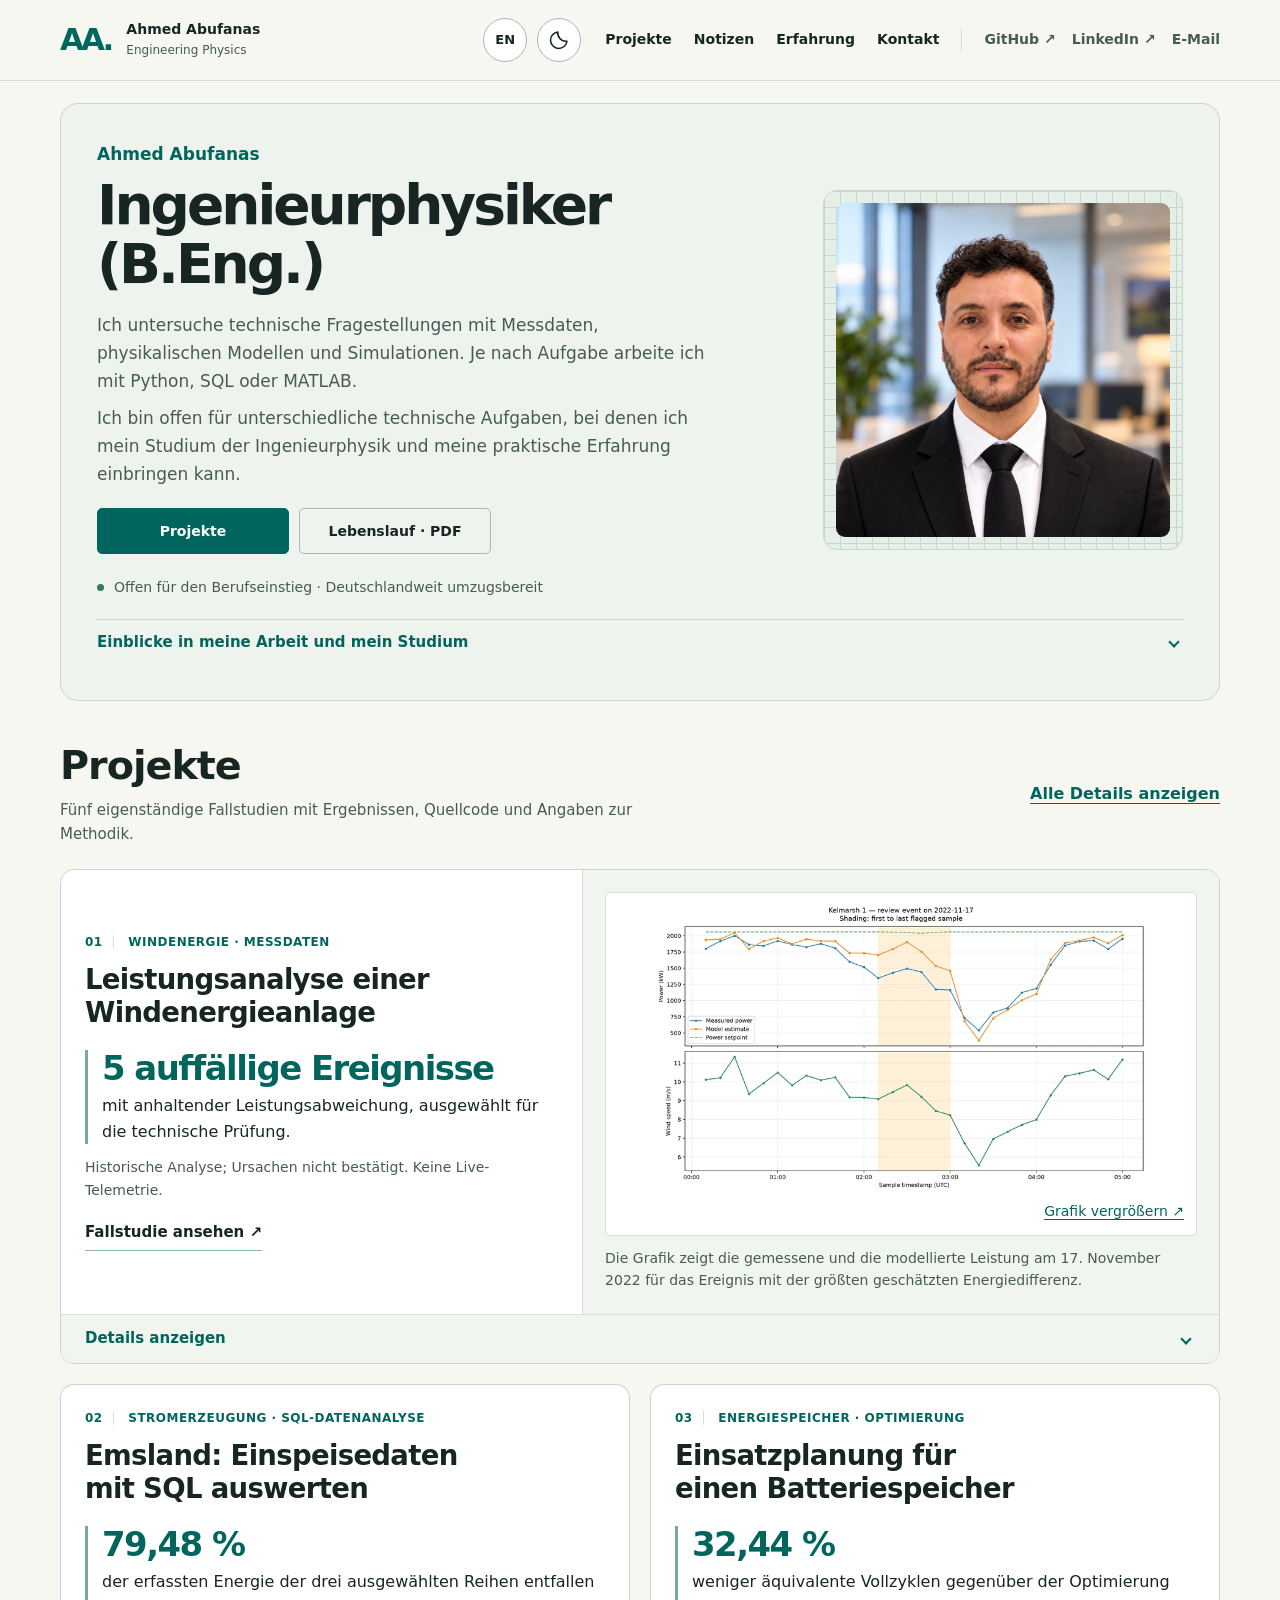
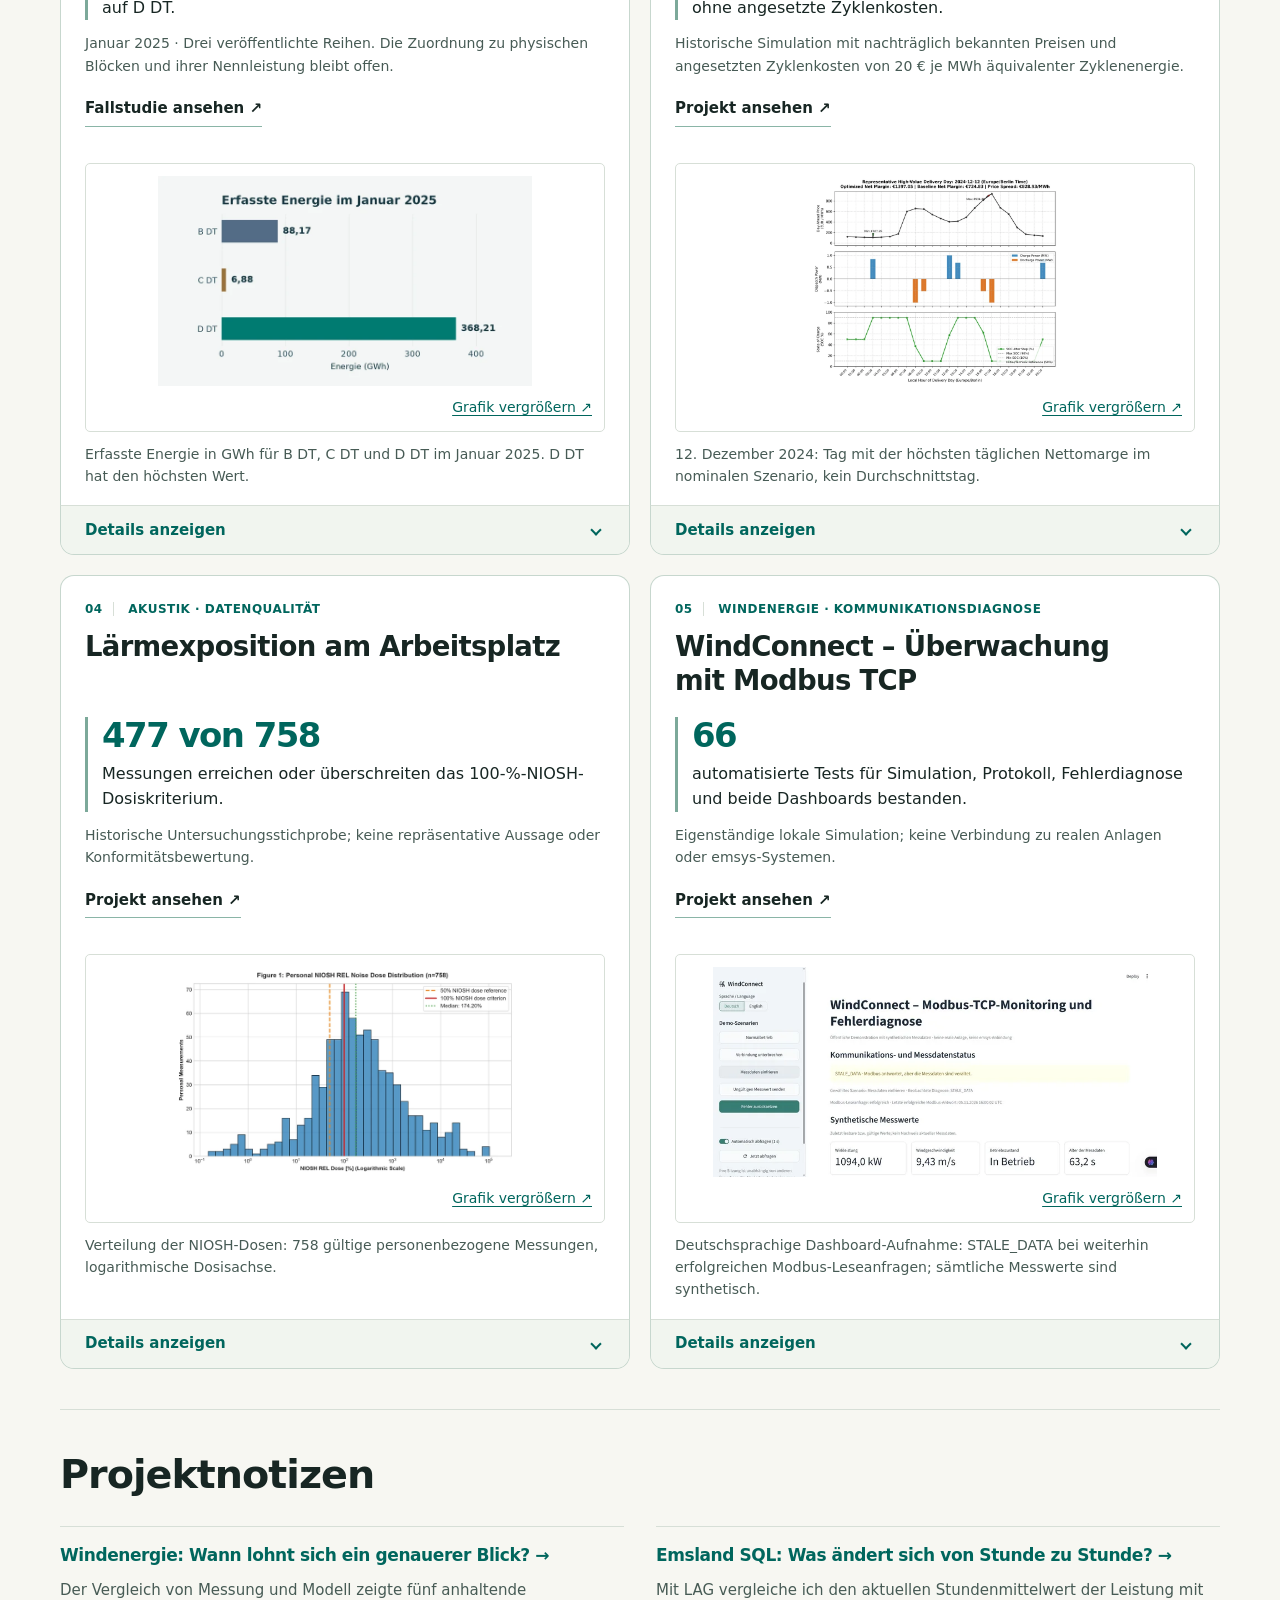
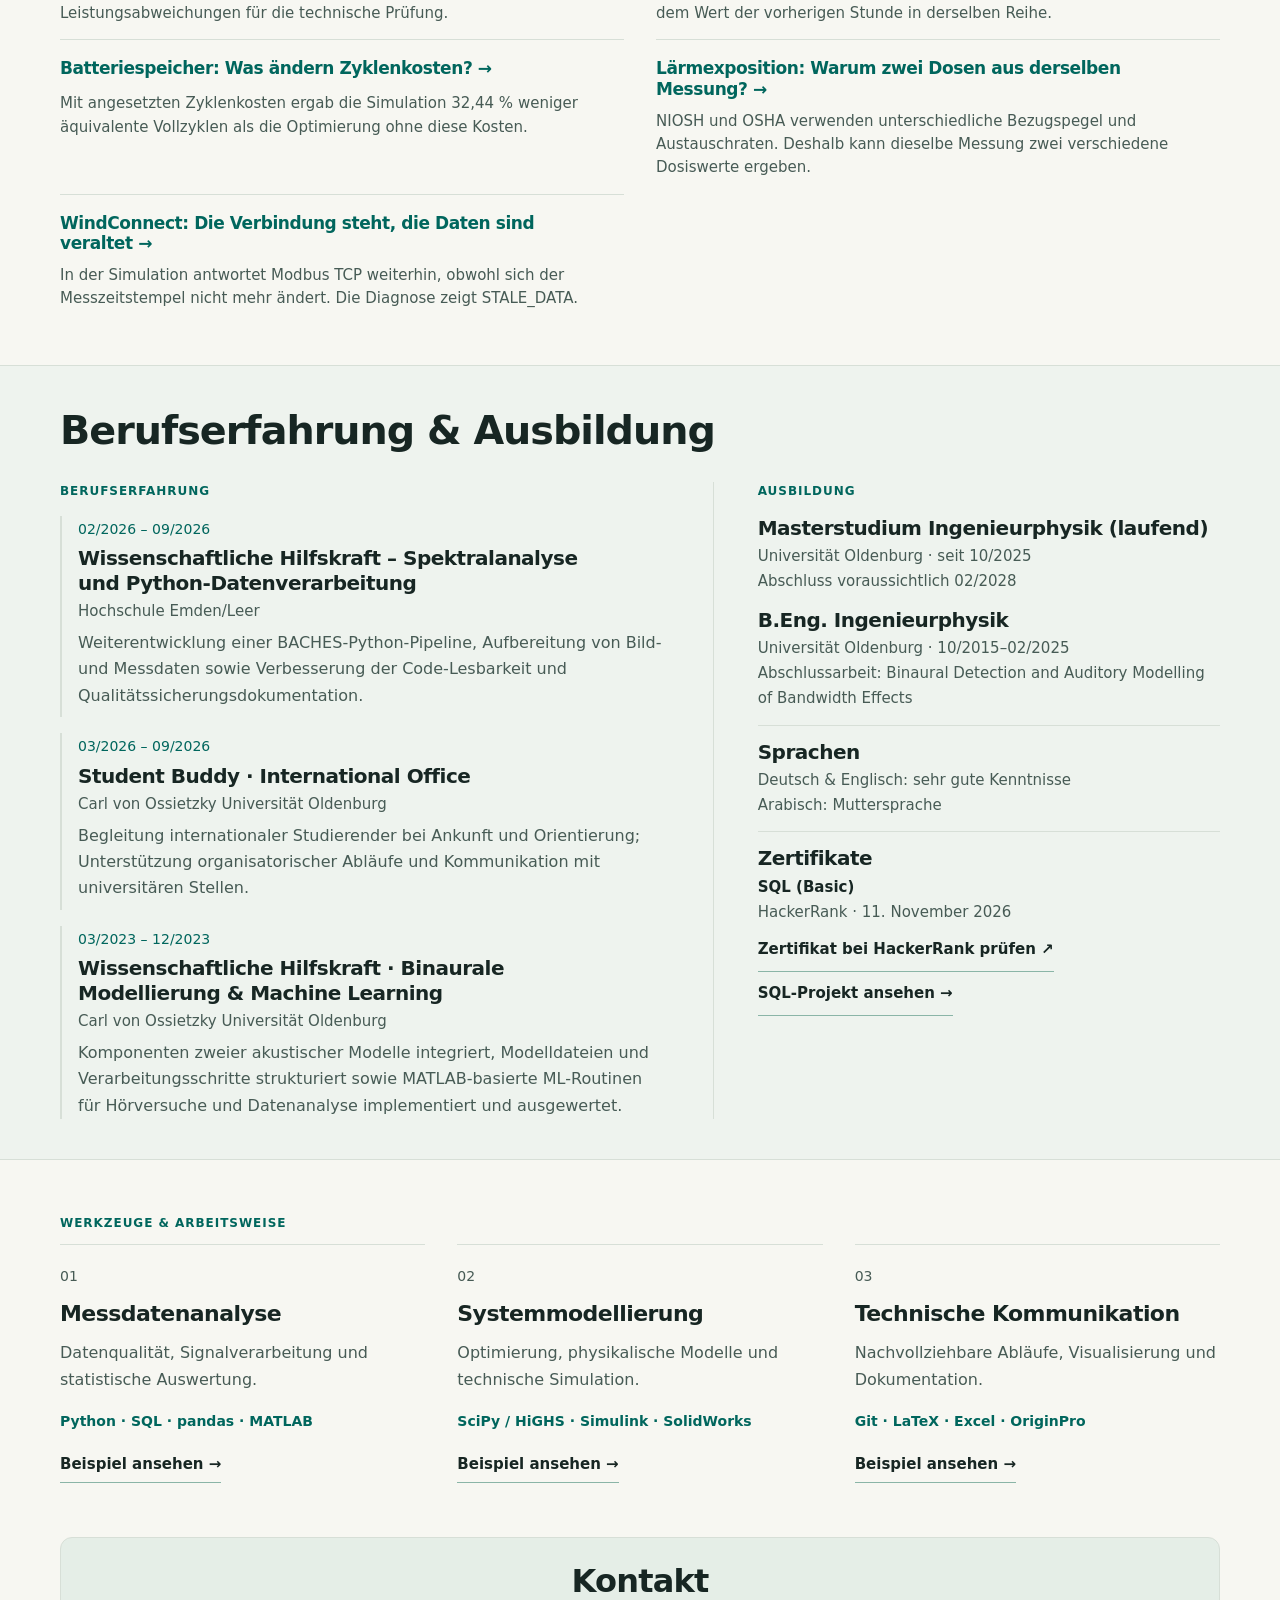
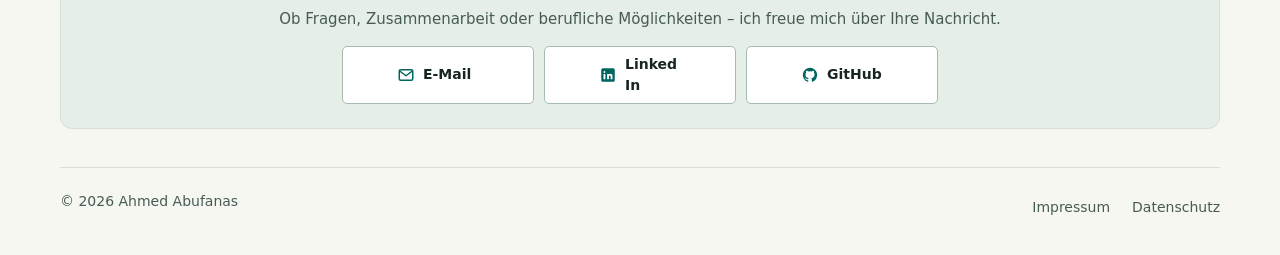
==== commit b680c604: "Center the desktop contact section" ====
--- a/index.html
+++ b/index.html
@@ -1,4 +1,4 @@
-<!doctype html><html lang="de"><head><meta charset="utf-8"><meta name="viewport" content="width=device-width,initial-scale=1"><title>Ahmed Abufanas | Ingenieurphysik &amp; Messdatenanalyse</title><meta name="description" content="Ingenieurphysiker (B.Eng.) mit Erfahrung in Python, MATLAB und technischen Messdaten. Projekte, Forschungserfahrung und Lebenslauf."><meta name="theme-color" content="#f7f7f2"><meta name="color-scheme" content="light dark"><link rel="canonical" href="https://abufanasa-dotcom.github.io/"><link rel="alternate" hreflang="de" href="https://abufanasa-dotcom.github.io/"><link rel="alternate" hreflang="en" href="https://abufanasa-dotcom.github.io/en/index.html"><link rel="alternate" hreflang="x-default" href="https://abufanasa-dotcom.github.io/"><meta property="og:type" content="profile"><meta property="og:title" content="Ahmed Abufanas | Ingenieurphysik &amp; Messdatenanalyse"><meta property="og:description" content="Ingenieurphysiker (B.Eng.) mit Erfahrung in Python, MATLAB und technischen Messdaten. Projekte, Forschungserfahrung und Lebenslauf."><meta property="og:url" content="https://abufanasa-dotcom.github.io/"><meta property="og:locale" content="de_DE"><meta property="og:image" content="https://abufanasa-dotcom.github.io/assets/images/ahmed-abufanas.jpg"><meta property="og:image:alt" content="Ahmed Abufanas"><meta property="og:image:width" content="1086"><meta property="og:image:height" content="1448"><meta property="og:image:type" content="image/jpeg"><link rel="icon" href="assets/images/favicon.svg"><script src="js/theme-init.js"></script><link rel="stylesheet" href="css/style.css?v=64c56c0281c1"><script defer src="js/main.js?v=8c75d88cceb1"></script><script type="application/ld+json">{"@context": "https://schema.org", "@type": "ProfilePage", "inLanguage": "de", "url": "https://abufanasa-dotcom.github.io/", "mainEntity": {"@type": "Person", "name": "Ahmed Abufanas", "url": "https://abufanasa-dotcom.github.io/", "email": "abufanasa@gmail.com", "sameAs": ["https://github.com/abufanasa-dotcom", "https://www.linkedin.com/in/ahmedabufanas/"]}}</script></head><body><a class="skip" href="#main">Zum Inhalt</a><header class="site-header"><div class="container header-inner">
+<!doctype html><html lang="de"><head><meta charset="utf-8"><meta name="viewport" content="width=device-width,initial-scale=1"><title>Ahmed Abufanas | Ingenieurphysik &amp; Messdatenanalyse</title><meta name="description" content="Ingenieurphysiker (B.Eng.) mit Erfahrung in Python, MATLAB und technischen Messdaten. Projekte, Forschungserfahrung und Lebenslauf."><meta name="theme-color" content="#f7f7f2"><meta name="color-scheme" content="light dark"><link rel="canonical" href="https://abufanasa-dotcom.github.io/"><link rel="alternate" hreflang="de" href="https://abufanasa-dotcom.github.io/"><link rel="alternate" hreflang="en" href="https://abufanasa-dotcom.github.io/en/index.html"><link rel="alternate" hreflang="x-default" href="https://abufanasa-dotcom.github.io/"><meta property="og:type" content="profile"><meta property="og:title" content="Ahmed Abufanas | Ingenieurphysik &amp; Messdatenanalyse"><meta property="og:description" content="Ingenieurphysiker (B.Eng.) mit Erfahrung in Python, MATLAB und technischen Messdaten. Projekte, Forschungserfahrung und Lebenslauf."><meta property="og:url" content="https://abufanasa-dotcom.github.io/"><meta property="og:locale" content="de_DE"><meta property="og:image" content="https://abufanasa-dotcom.github.io/assets/images/ahmed-abufanas.jpg"><meta property="og:image:alt" content="Ahmed Abufanas"><meta property="og:image:width" content="1086"><meta property="og:image:height" content="1448"><meta property="og:image:type" content="image/jpeg"><link rel="icon" href="assets/images/favicon.svg"><script src="js/theme-init.js"></script><link rel="stylesheet" href="css/style.css?v=412cc0ec2c9e"><script defer src="js/main.js?v=8c75d88cceb1"></script><script type="application/ld+json">{"@context": "https://schema.org", "@type": "ProfilePage", "inLanguage": "de", "url": "https://abufanasa-dotcom.github.io/", "mainEntity": {"@type": "Person", "name": "Ahmed Abufanas", "url": "https://abufanasa-dotcom.github.io/", "email": "abufanasa@gmail.com", "sameAs": ["https://github.com/abufanasa-dotcom", "https://www.linkedin.com/in/ahmedabufanas/"]}}</script></head><body><a class="skip" href="#main">Zum Inhalt</a><header class="site-header"><div class="container header-inner">
  <a class="brand" href="index.html"><span class="monogram" aria-hidden="true">AA<span>.</span></span><span class="brand-caption">Ahmed Abufanas<br><small>Engineering Physics</small></span></a>
  <div class="header-controls">
  <a class="language" href="en/index.html" hreflang="en" aria-label="EN: Switch to English">EN</a>
--- a/css/style.css
+++ b/css/style.css
@@ -248,6 +248,11 @@
 }
 .contact-option svg { display: block; width: 18px; height: 18px; color: var(--blue); }
 .contact-option:hover { background: var(--band); border-color: var(--strong-line); }
+@media (min-width: 701px) {
+  .contact { text-align: center; }
+  .contact-intro { text-wrap: balance; }
+  .contact-options { justify-content: center; }
+}
 .copy-status { font-size: 13px; min-height: 21px; margin-top: 4px; overflow-wrap: anywhere; }
 .header-controls { display: flex; align-items: center; gap: 10px; flex-shrink: 0; margin-left: auto; }
 .theme-toggle { display: grid; place-items: center; width: 44px; height: 44px; padding: 10px; color: var(--ink); background: var(--paper); border: 1px solid var(--button-border); border-radius: 50%; }
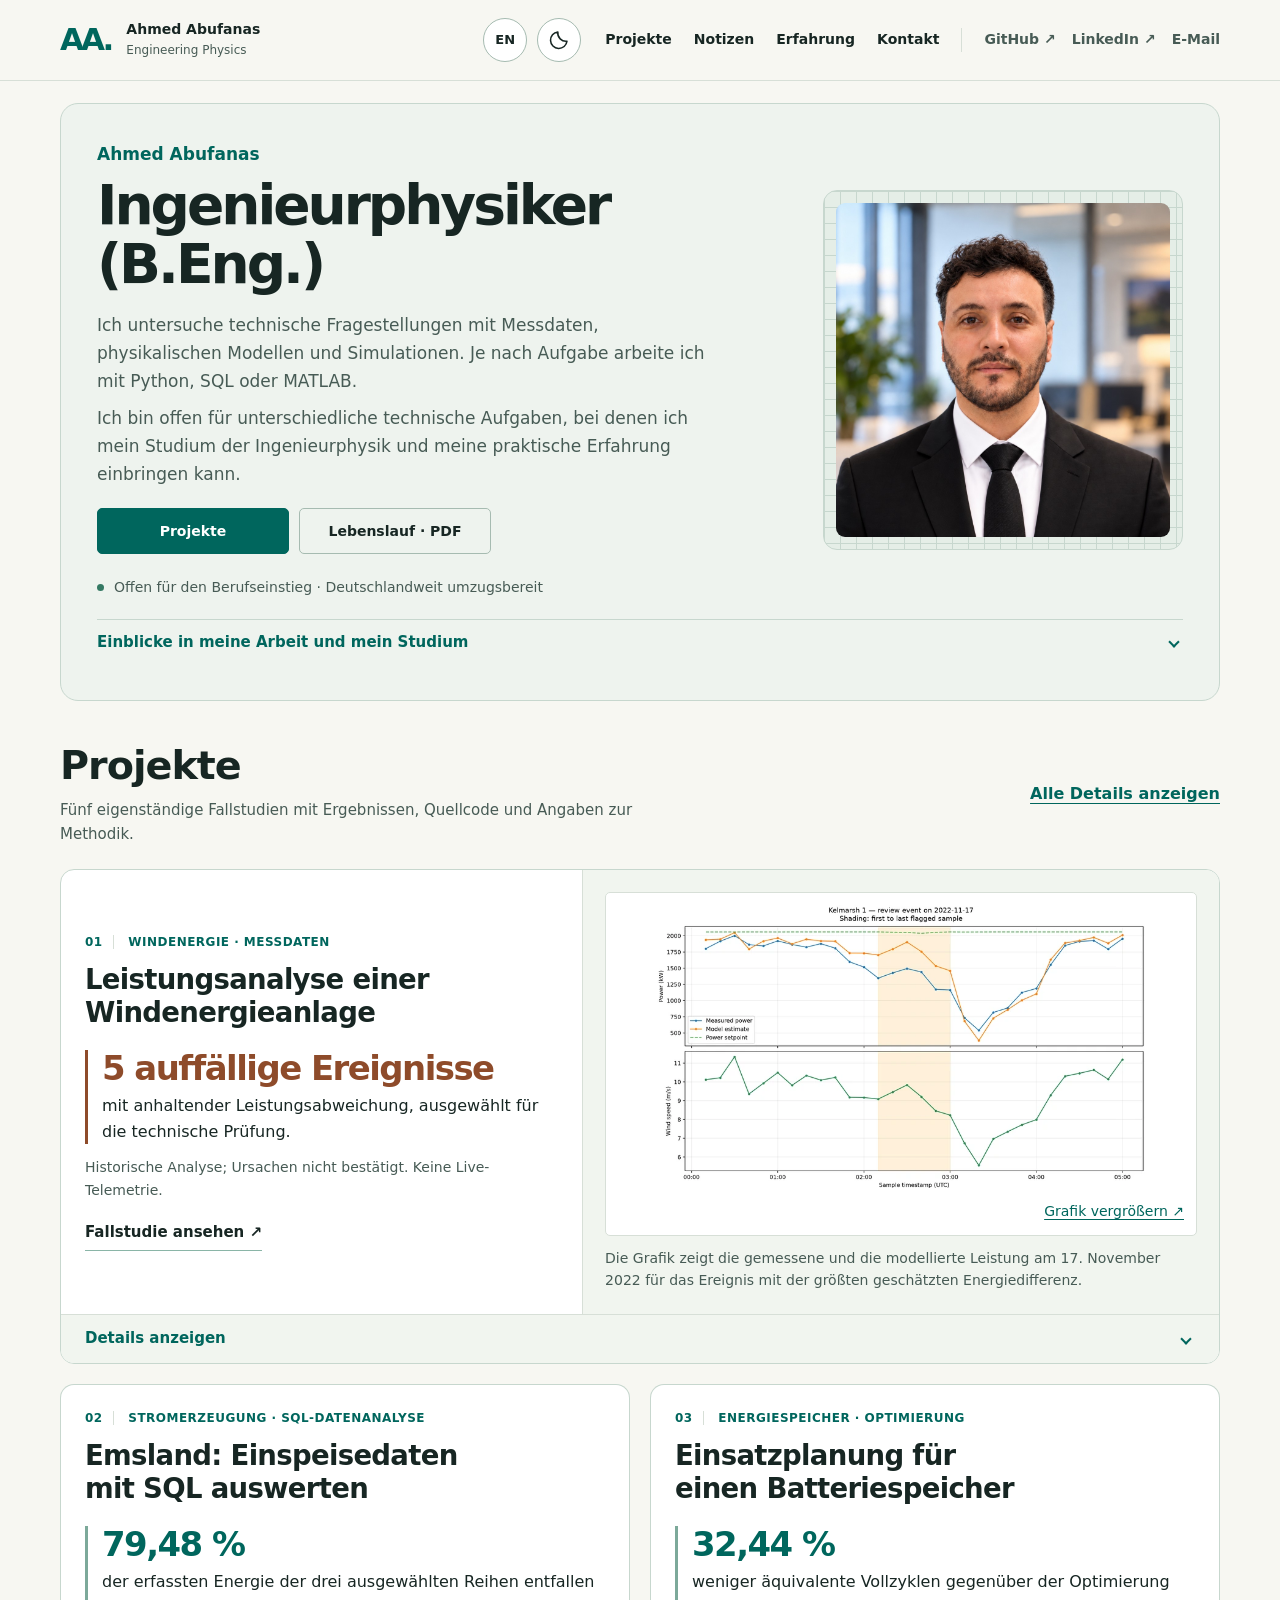
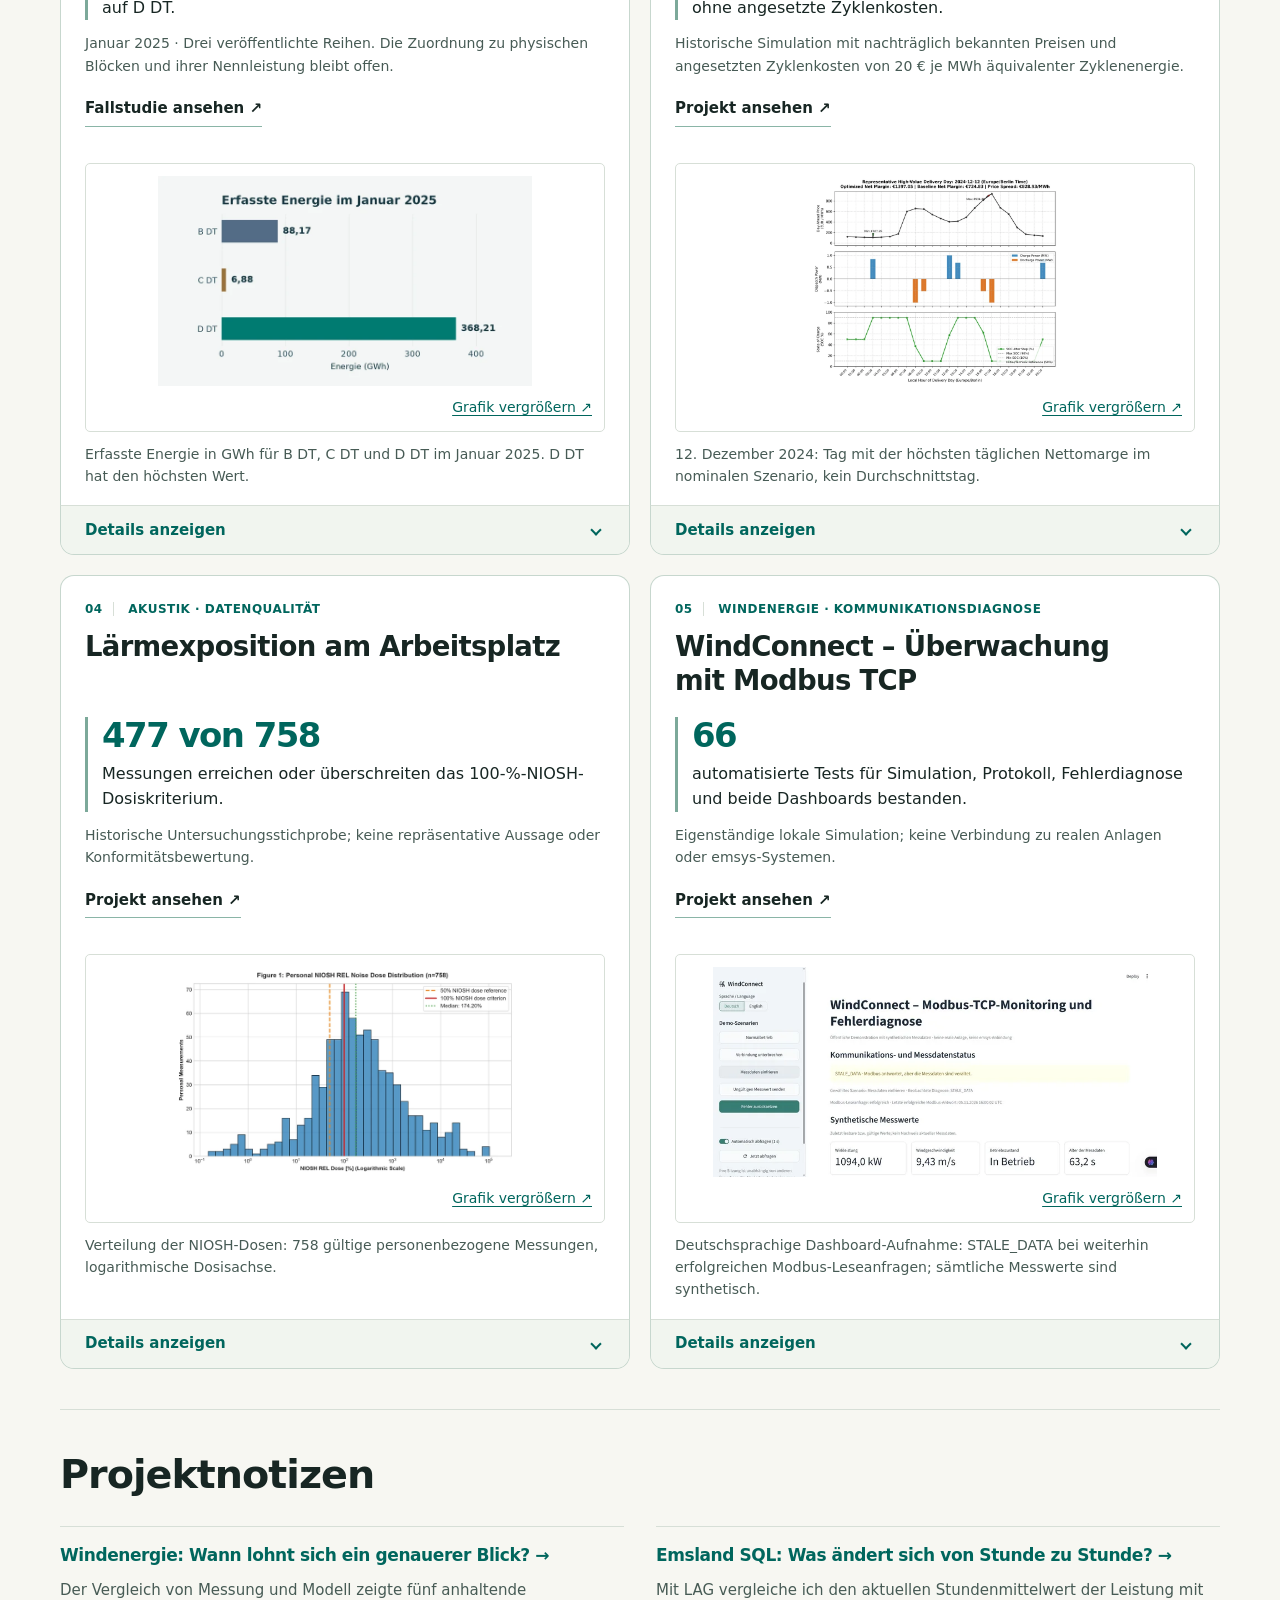
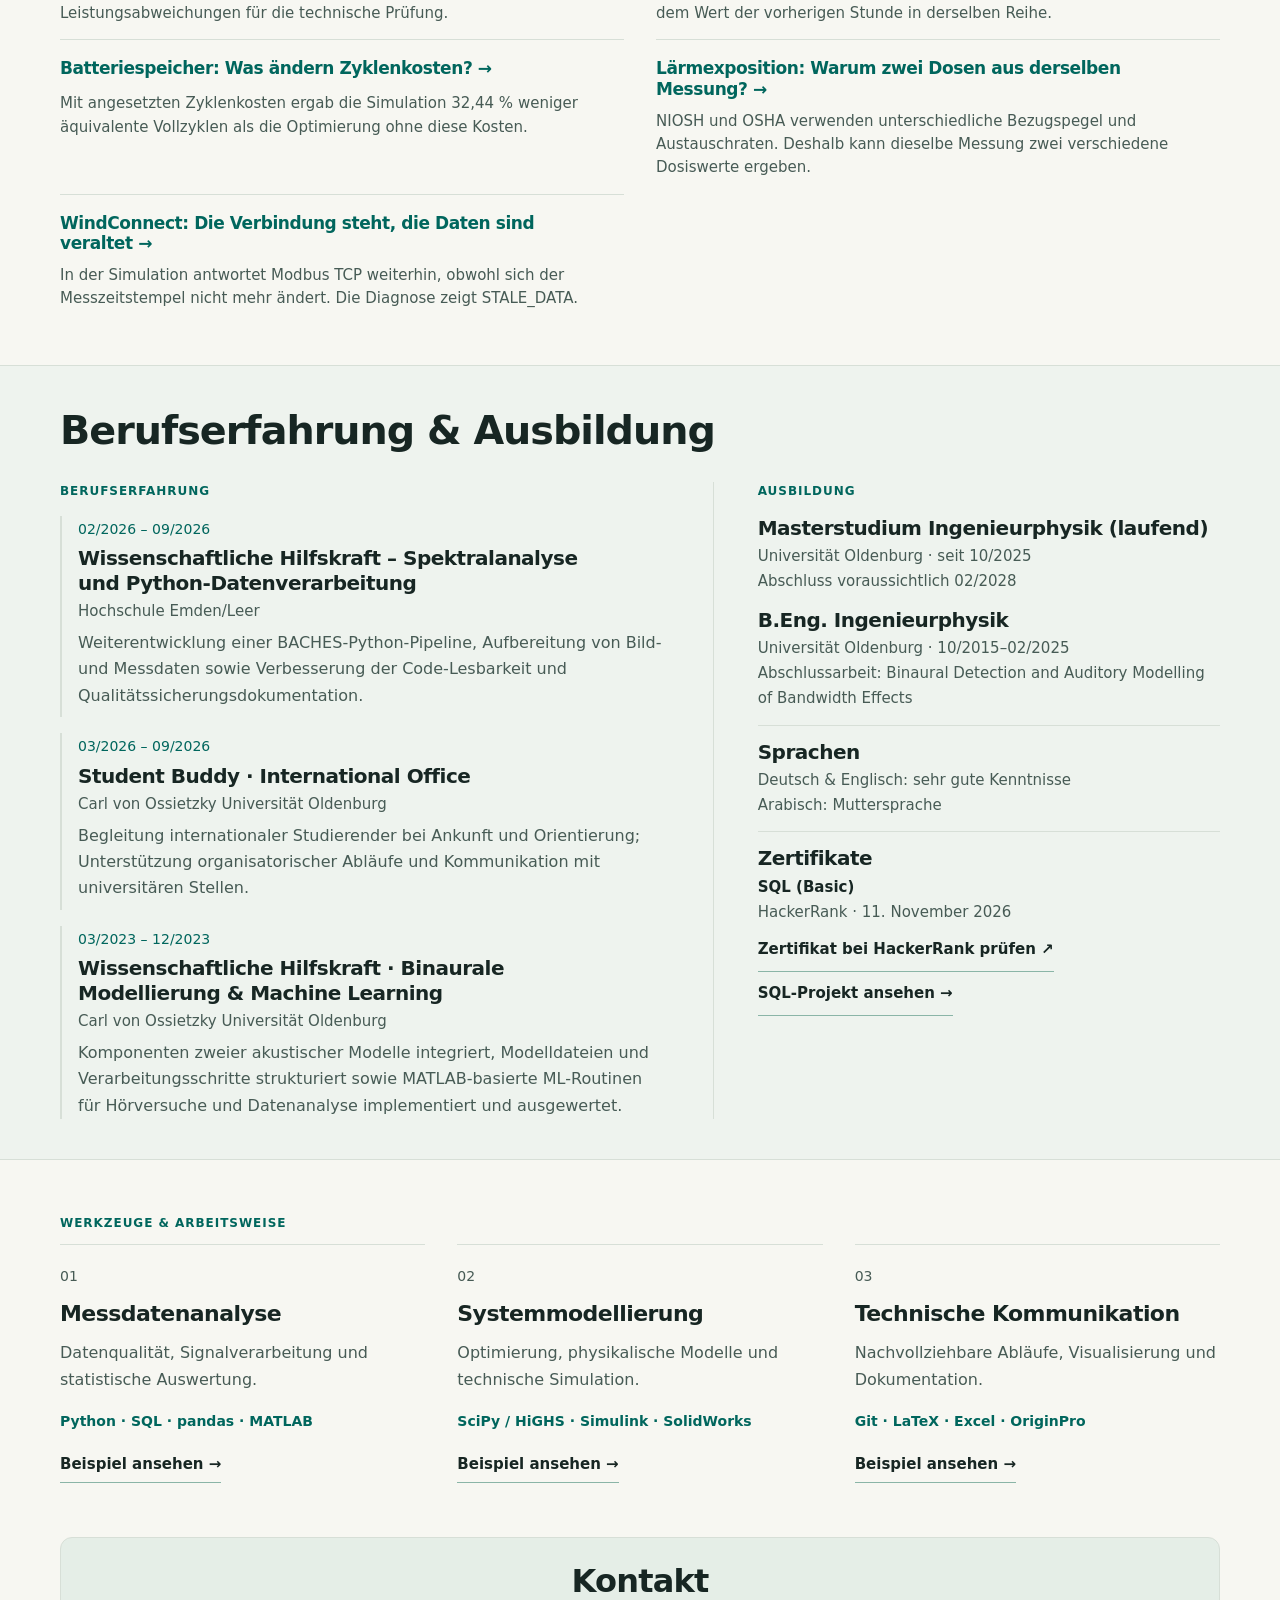
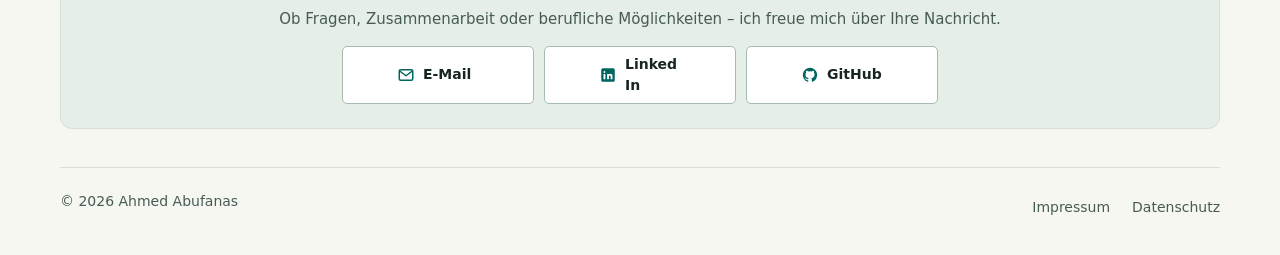
==== commit 6187d663: "Add a muted copper accent to the featured wind result" ====
--- a/index.html
+++ b/index.html
@@ -1,4 +1,4 @@
-<!doctype html><html lang="de"><head><meta charset="utf-8"><meta name="viewport" content="width=device-width,initial-scale=1"><title>Ahmed Abufanas | Ingenieurphysik &amp; Messdatenanalyse</title><meta name="description" content="Ingenieurphysiker (B.Eng.) mit Erfahrung in Python, MATLAB und technischen Messdaten. Projekte, Forschungserfahrung und Lebenslauf."><meta name="theme-color" content="#f7f7f2"><meta name="color-scheme" content="light dark"><link rel="canonical" href="https://abufanasa-dotcom.github.io/"><link rel="alternate" hreflang="de" href="https://abufanasa-dotcom.github.io/"><link rel="alternate" hreflang="en" href="https://abufanasa-dotcom.github.io/en/index.html"><link rel="alternate" hreflang="x-default" href="https://abufanasa-dotcom.github.io/"><meta property="og:type" content="profile"><meta property="og:title" content="Ahmed Abufanas | Ingenieurphysik &amp; Messdatenanalyse"><meta property="og:description" content="Ingenieurphysiker (B.Eng.) mit Erfahrung in Python, MATLAB und technischen Messdaten. Projekte, Forschungserfahrung und Lebenslauf."><meta property="og:url" content="https://abufanasa-dotcom.github.io/"><meta property="og:locale" content="de_DE"><meta property="og:image" content="https://abufanasa-dotcom.github.io/assets/images/ahmed-abufanas.jpg"><meta property="og:image:alt" content="Ahmed Abufanas"><meta property="og:image:width" content="1086"><meta property="og:image:height" content="1448"><meta property="og:image:type" content="image/jpeg"><link rel="icon" href="assets/images/favicon.svg"><script src="js/theme-init.js"></script><link rel="stylesheet" href="css/style.css?v=412cc0ec2c9e"><script defer src="js/main.js?v=8c75d88cceb1"></script><script type="application/ld+json">{"@context": "https://schema.org", "@type": "ProfilePage", "inLanguage": "de", "url": "https://abufanasa-dotcom.github.io/", "mainEntity": {"@type": "Person", "name": "Ahmed Abufanas", "url": "https://abufanasa-dotcom.github.io/", "email": "abufanasa@gmail.com", "sameAs": ["https://github.com/abufanasa-dotcom", "https://www.linkedin.com/in/ahmedabufanas/"]}}</script></head><body><a class="skip" href="#main">Zum Inhalt</a><header class="site-header"><div class="container header-inner">
+<!doctype html><html lang="de"><head><meta charset="utf-8"><meta name="viewport" content="width=device-width,initial-scale=1"><title>Ahmed Abufanas | Ingenieurphysik &amp; Messdatenanalyse</title><meta name="description" content="Ingenieurphysiker (B.Eng.) mit Erfahrung in Python, MATLAB und technischen Messdaten. Projekte, Forschungserfahrung und Lebenslauf."><meta name="theme-color" content="#f7f7f2"><meta name="color-scheme" content="light dark"><link rel="canonical" href="https://abufanasa-dotcom.github.io/"><link rel="alternate" hreflang="de" href="https://abufanasa-dotcom.github.io/"><link rel="alternate" hreflang="en" href="https://abufanasa-dotcom.github.io/en/index.html"><link rel="alternate" hreflang="x-default" href="https://abufanasa-dotcom.github.io/"><meta property="og:type" content="profile"><meta property="og:title" content="Ahmed Abufanas | Ingenieurphysik &amp; Messdatenanalyse"><meta property="og:description" content="Ingenieurphysiker (B.Eng.) mit Erfahrung in Python, MATLAB und technischen Messdaten. Projekte, Forschungserfahrung und Lebenslauf."><meta property="og:url" content="https://abufanasa-dotcom.github.io/"><meta property="og:locale" content="de_DE"><meta property="og:image" content="https://abufanasa-dotcom.github.io/assets/images/ahmed-abufanas.jpg"><meta property="og:image:alt" content="Ahmed Abufanas"><meta property="og:image:width" content="1086"><meta property="og:image:height" content="1448"><meta property="og:image:type" content="image/jpeg"><link rel="icon" href="assets/images/favicon.svg"><script src="js/theme-init.js"></script><link rel="stylesheet" href="css/style.css?v=dcbc633e9956"><script defer src="js/main.js?v=8c75d88cceb1"></script><script type="application/ld+json">{"@context": "https://schema.org", "@type": "ProfilePage", "inLanguage": "de", "url": "https://abufanasa-dotcom.github.io/", "mainEntity": {"@type": "Person", "name": "Ahmed Abufanas", "url": "https://abufanasa-dotcom.github.io/", "email": "abufanasa@gmail.com", "sameAs": ["https://github.com/abufanasa-dotcom", "https://www.linkedin.com/in/ahmedabufanas/"]}}</script></head><body><a class="skip" href="#main">Zum Inhalt</a><header class="site-header"><div class="container header-inner">
  <a class="brand" href="index.html"><span class="monogram" aria-hidden="true">AA<span>.</span></span><span class="brand-caption">Ahmed Abufanas<br><small>Engineering Physics</small></span></a>
  <div class="header-controls">
  <a class="language" href="en/index.html" hreflang="en" aria-label="EN: Switch to English">EN</a>
--- a/css/style.css
+++ b/css/style.css
@@ -6,6 +6,7 @@
   --button-border: #a6bbb1; --primary-bg: #00665d; --primary-hover: #004e47; --primary-ink: #fff;
   --chip-ink: #355c50;
   --strong-line: #7ca99a; --link-line: #8ab5a7; --subtle-border: #c7d7ce;
+  --featured-result: #8e4b2a;
   --chart-link: #00665d;
 }
 :root[data-theme="dark"] {
@@ -16,6 +17,7 @@
   --button-border: #668478; --primary-bg: #216f60; --primary-hover: #236b5c; --primary-ink: #fff;
   --chip-ink: #bbe7d7;
   --strong-line: #5f9b89; --link-line: #689e8e; --subtle-border: #3f6053;
+  --featured-result: #e3a779;
 }
 @media (prefers-color-scheme: dark) {
   :root:not([data-theme]) {
@@ -26,6 +28,7 @@
     --button-border: #668478; --primary-bg: #216f60; --primary-hover: #236b5c; --primary-ink: #fff;
     --chip-ink: #bbe7d7;
     --strong-line: #5f9b89; --link-line: #689e8e; --subtle-border: #3f6053;
+    --featured-result: #e3a779;
   }
 }
 * { box-sizing: border-box; }
@@ -151,6 +154,8 @@
 .project-copy .result { margin-top: 13px; padding-left: 14px; border-left: 3px solid var(--strong-line); color: var(--ink); font-size: 16px; }
 .project-copy .actions { margin-top: 14px; }
 .result .metric { display: block; color: var(--blue); font-size: clamp(24px,2.65vw,38px); line-height: 1.1; letter-spacing: -.045em; font-variant-numeric: tabular-nums; }
+.project-grid > .project-card .result { border-left-color: var(--featured-result); }
+.project-grid > .project-card .metric { color: var(--featured-result); }
 .result > span { display: block; margin-top: 6px; }
 .project-copy .scope { font-size: 14px; margin-top: 12px; }
 .tags { display: flex; flex-wrap: wrap; gap: 8px; margin-top: 18px; }
@@ -406,6 +411,7 @@
     --button-border: #a6bbb1; --primary-bg: #00665d; --primary-hover: #004e47; --primary-ink: #fff;
     --chip-ink: #355c50;
     --strong-line: #7ca99a; --link-line: #8ab5a7; --subtle-border: #c7d7ce;
+    --featured-result: #8e4b2a;
     --chart-link: #00665d;
   }
   body { background: white; }
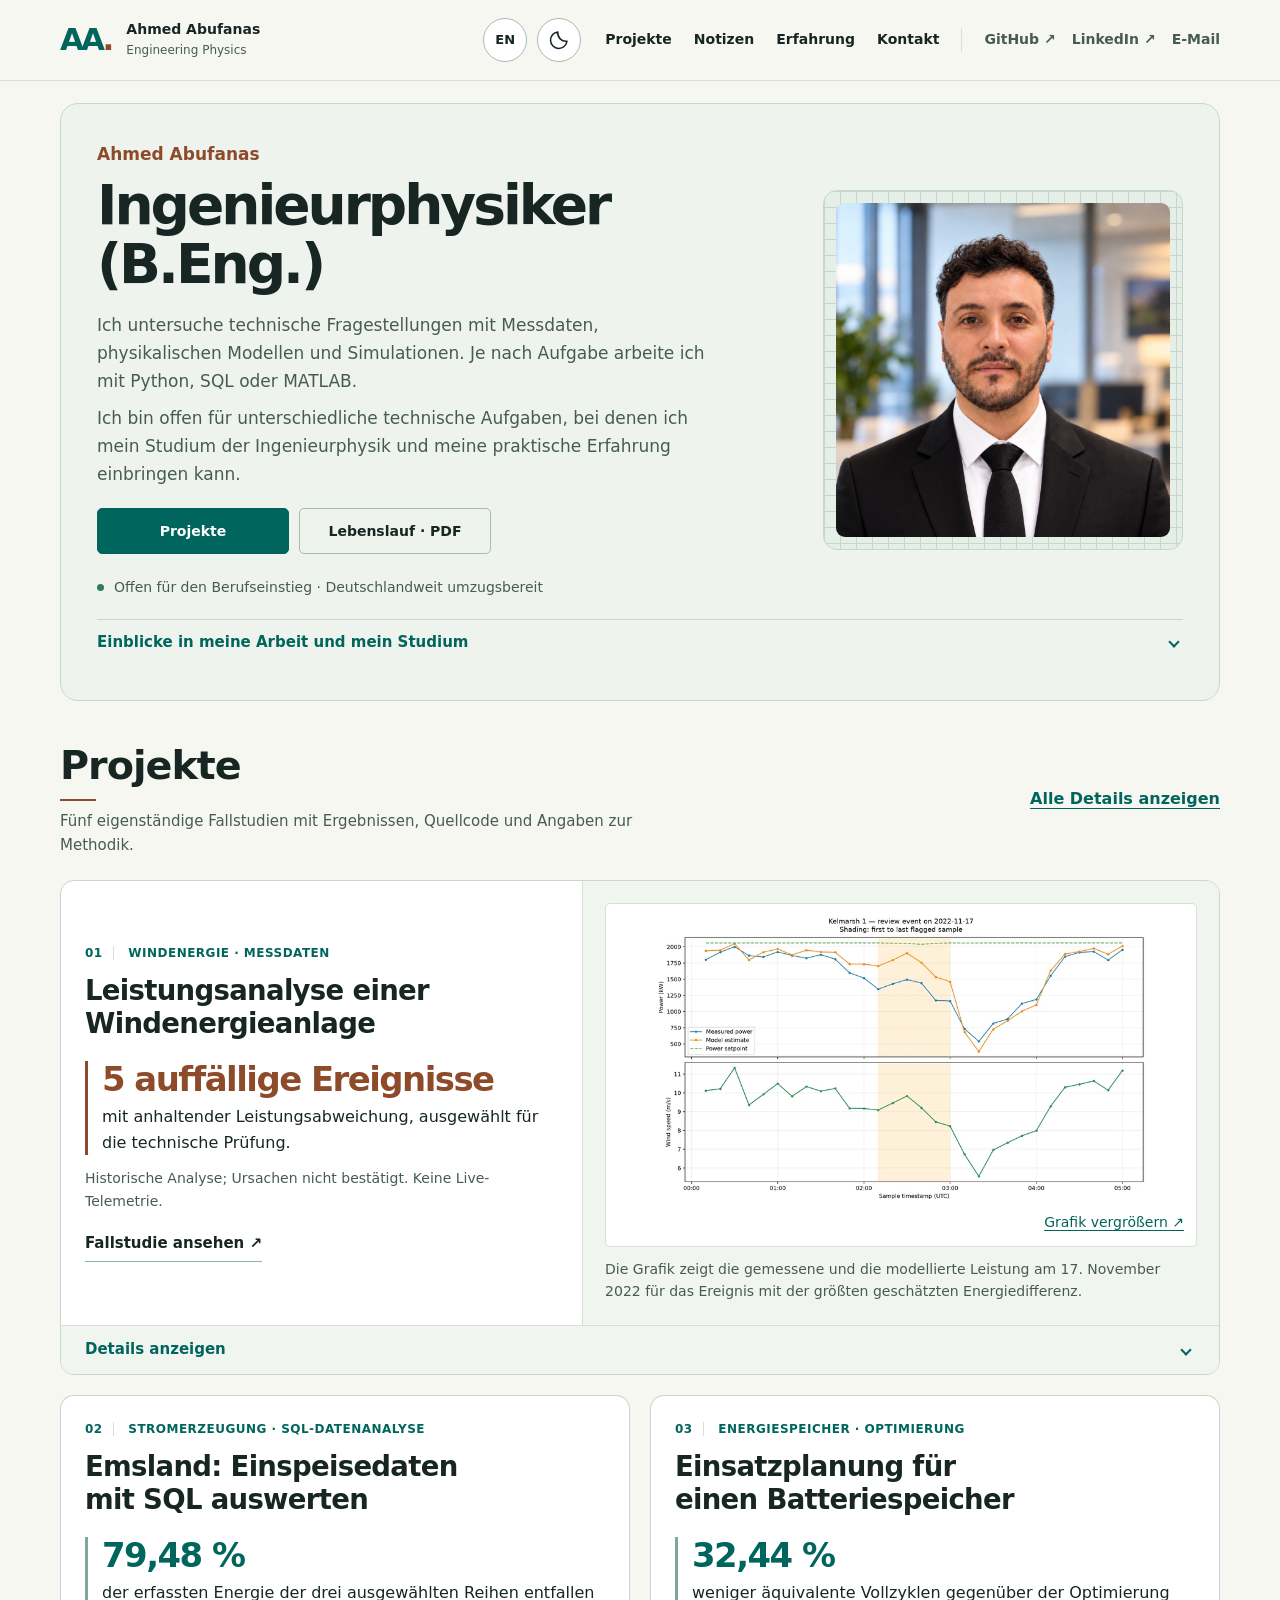
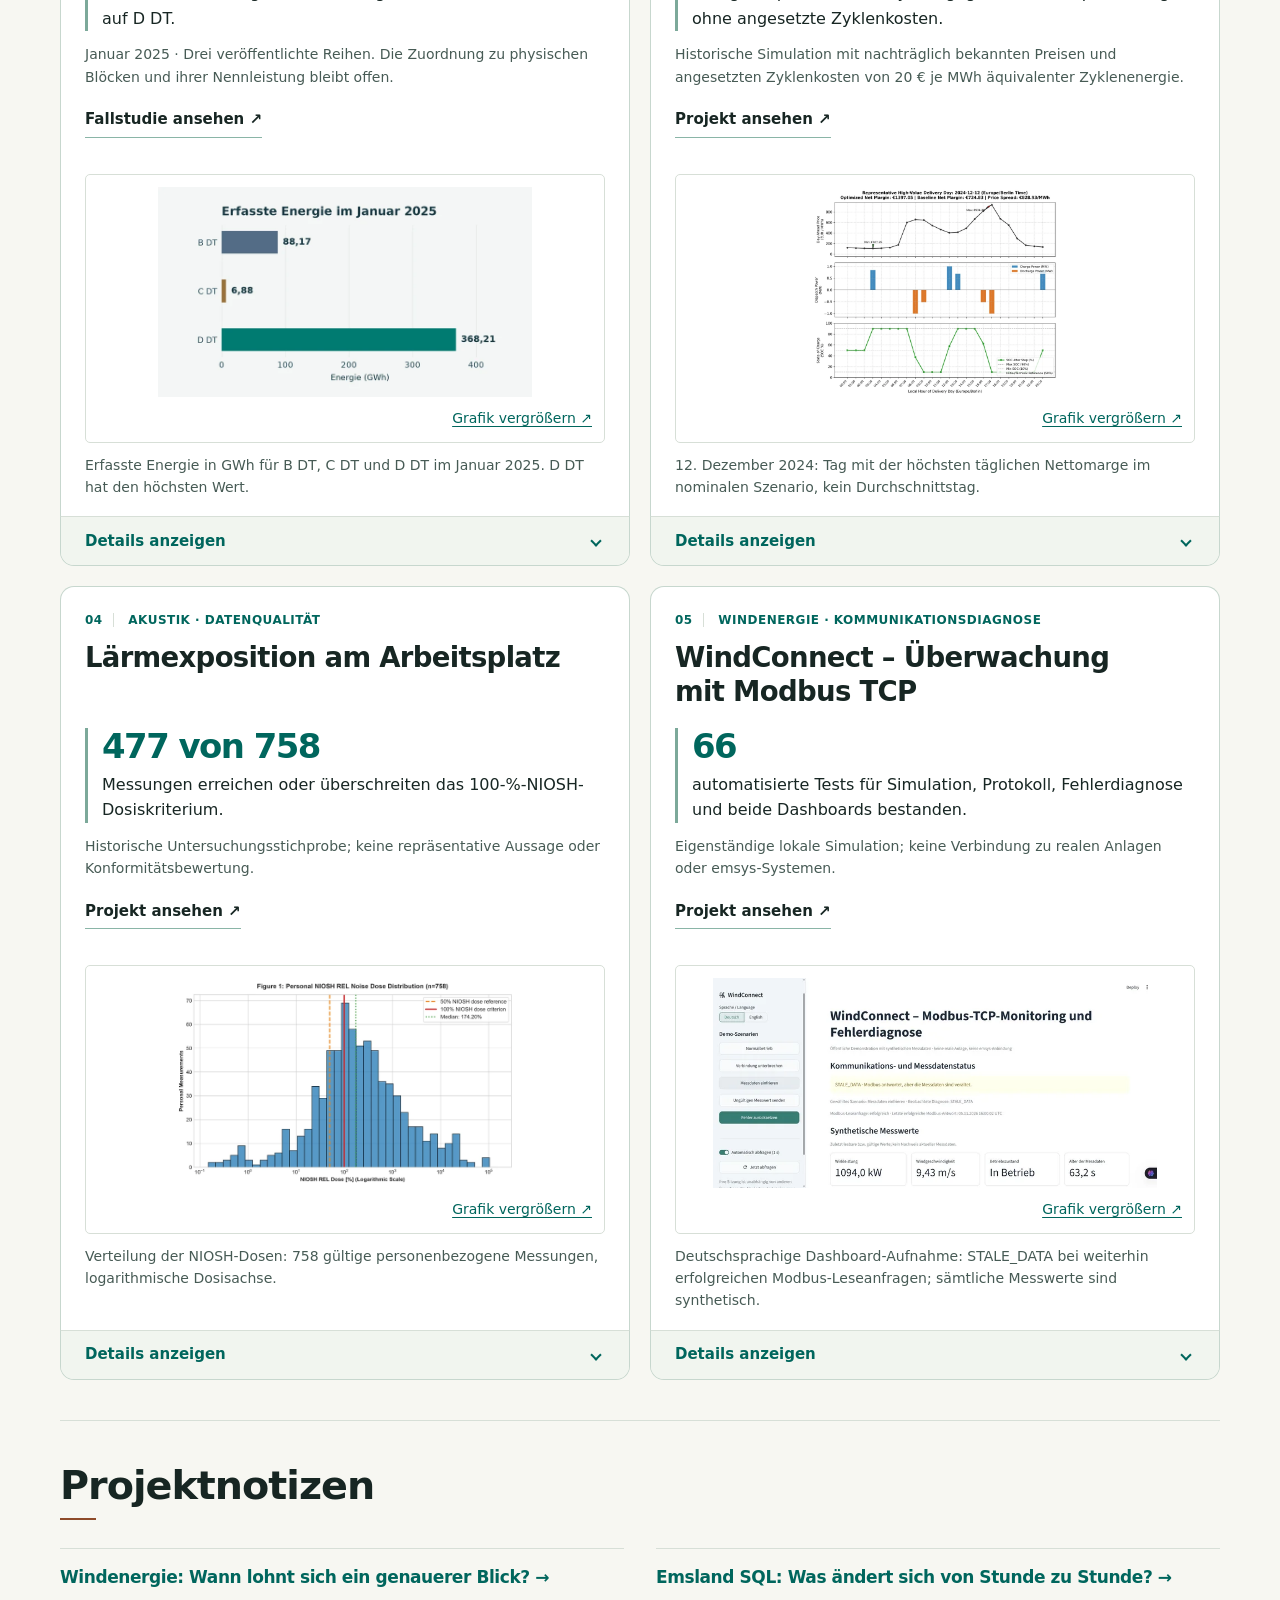
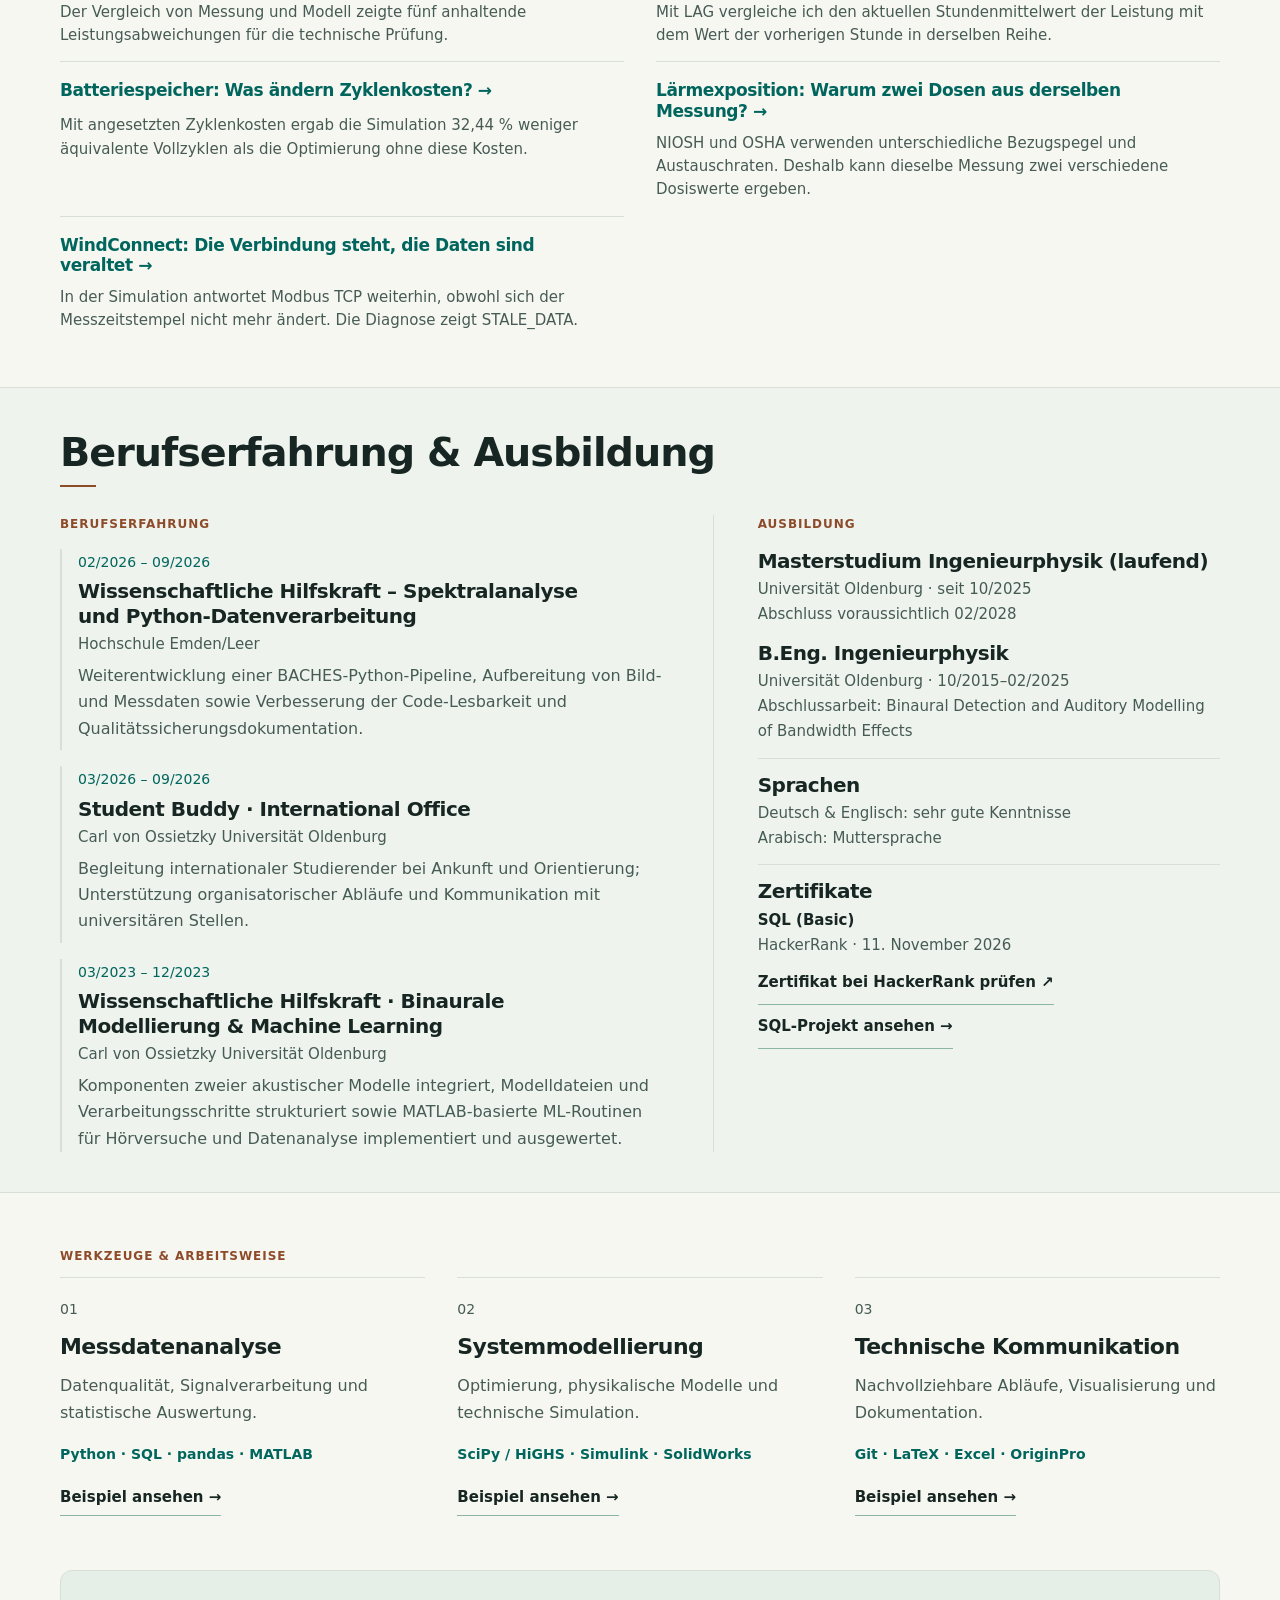
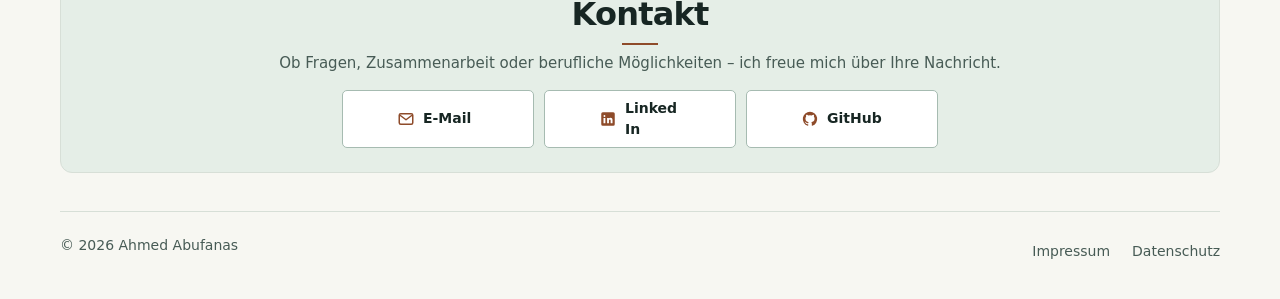
==== commit bb34a6af: "Extend the muted copper accent across the portfolio homepage" ====
--- a/index.html
+++ b/index.html
@@ -1,4 +1,4 @@
-<!doctype html><html lang="de"><head><meta charset="utf-8"><meta name="viewport" content="width=device-width,initial-scale=1"><title>Ahmed Abufanas | Ingenieurphysik &amp; Messdatenanalyse</title><meta name="description" content="Ingenieurphysiker (B.Eng.) mit Erfahrung in Python, MATLAB und technischen Messdaten. Projekte, Forschungserfahrung und Lebenslauf."><meta name="theme-color" content="#f7f7f2"><meta name="color-scheme" content="light dark"><link rel="canonical" href="https://abufanasa-dotcom.github.io/"><link rel="alternate" hreflang="de" href="https://abufanasa-dotcom.github.io/"><link rel="alternate" hreflang="en" href="https://abufanasa-dotcom.github.io/en/index.html"><link rel="alternate" hreflang="x-default" href="https://abufanasa-dotcom.github.io/"><meta property="og:type" content="profile"><meta property="og:title" content="Ahmed Abufanas | Ingenieurphysik &amp; Messdatenanalyse"><meta property="og:description" content="Ingenieurphysiker (B.Eng.) mit Erfahrung in Python, MATLAB und technischen Messdaten. Projekte, Forschungserfahrung und Lebenslauf."><meta property="og:url" content="https://abufanasa-dotcom.github.io/"><meta property="og:locale" content="de_DE"><meta property="og:image" content="https://abufanasa-dotcom.github.io/assets/images/ahmed-abufanas.jpg"><meta property="og:image:alt" content="Ahmed Abufanas"><meta property="og:image:width" content="1086"><meta property="og:image:height" content="1448"><meta property="og:image:type" content="image/jpeg"><link rel="icon" href="assets/images/favicon.svg"><script src="js/theme-init.js"></script><link rel="stylesheet" href="css/style.css?v=dcbc633e9956"><script defer src="js/main.js?v=8c75d88cceb1"></script><script type="application/ld+json">{"@context": "https://schema.org", "@type": "ProfilePage", "inLanguage": "de", "url": "https://abufanasa-dotcom.github.io/", "mainEntity": {"@type": "Person", "name": "Ahmed Abufanas", "url": "https://abufanasa-dotcom.github.io/", "email": "abufanasa@gmail.com", "sameAs": ["https://github.com/abufanasa-dotcom", "https://www.linkedin.com/in/ahmedabufanas/"]}}</script></head><body><a class="skip" href="#main">Zum Inhalt</a><header class="site-header"><div class="container header-inner">
+<!doctype html><html lang="de"><head><meta charset="utf-8"><meta name="viewport" content="width=device-width,initial-scale=1"><title>Ahmed Abufanas | Ingenieurphysik &amp; Messdatenanalyse</title><meta name="description" content="Ingenieurphysiker (B.Eng.) mit Erfahrung in Python, MATLAB und technischen Messdaten. Projekte, Forschungserfahrung und Lebenslauf."><meta name="theme-color" content="#f7f7f2"><meta name="color-scheme" content="light dark"><link rel="canonical" href="https://abufanasa-dotcom.github.io/"><link rel="alternate" hreflang="de" href="https://abufanasa-dotcom.github.io/"><link rel="alternate" hreflang="en" href="https://abufanasa-dotcom.github.io/en/index.html"><link rel="alternate" hreflang="x-default" href="https://abufanasa-dotcom.github.io/"><meta property="og:type" content="profile"><meta property="og:title" content="Ahmed Abufanas | Ingenieurphysik &amp; Messdatenanalyse"><meta property="og:description" content="Ingenieurphysiker (B.Eng.) mit Erfahrung in Python, MATLAB und technischen Messdaten. Projekte, Forschungserfahrung und Lebenslauf."><meta property="og:url" content="https://abufanasa-dotcom.github.io/"><meta property="og:locale" content="de_DE"><meta property="og:image" content="https://abufanasa-dotcom.github.io/assets/images/ahmed-abufanas.jpg"><meta property="og:image:alt" content="Ahmed Abufanas"><meta property="og:image:width" content="1086"><meta property="og:image:height" content="1448"><meta property="og:image:type" content="image/jpeg"><link rel="icon" href="assets/images/favicon.svg"><script src="js/theme-init.js"></script><link rel="stylesheet" href="css/style.css?v=4eb229b319a4"><script defer src="js/main.js?v=8c75d88cceb1"></script><script type="application/ld+json">{"@context": "https://schema.org", "@type": "ProfilePage", "inLanguage": "de", "url": "https://abufanasa-dotcom.github.io/", "mainEntity": {"@type": "Person", "name": "Ahmed Abufanas", "url": "https://abufanasa-dotcom.github.io/", "email": "abufanasa@gmail.com", "sameAs": ["https://github.com/abufanasa-dotcom", "https://www.linkedin.com/in/ahmedabufanas/"]}}</script></head><body><a class="skip" href="#main">Zum Inhalt</a><header class="site-header"><div class="container header-inner">
  <a class="brand" href="index.html"><span class="monogram" aria-hidden="true">AA<span>.</span></span><span class="brand-caption">Ahmed Abufanas<br><small>Engineering Physics</small></span></a>
  <div class="header-controls">
  <a class="language" href="en/index.html" hreflang="en" aria-label="EN: Switch to English">EN</a>
--- a/css/style.css
+++ b/css/style.css
@@ -6,7 +6,7 @@
   --button-border: #a6bbb1; --primary-bg: #00665d; --primary-hover: #004e47; --primary-ink: #fff;
   --chip-ink: #355c50;
   --strong-line: #7ca99a; --link-line: #8ab5a7; --subtle-border: #c7d7ce;
-  --featured-result: #8e4b2a;
+  --copper: #8e4b2a;
   --chart-link: #00665d;
 }
 :root[data-theme="dark"] {
@@ -17,7 +17,7 @@
   --button-border: #668478; --primary-bg: #216f60; --primary-hover: #236b5c; --primary-ink: #fff;
   --chip-ink: #bbe7d7;
   --strong-line: #5f9b89; --link-line: #689e8e; --subtle-border: #3f6053;
-  --featured-result: #e3a779;
+  --copper: #e3a779;
 }
 @media (prefers-color-scheme: dark) {
   :root:not([data-theme]) {
@@ -28,7 +28,7 @@
     --button-border: #668478; --primary-bg: #216f60; --primary-hover: #236b5c; --primary-ink: #fff;
     --chip-ink: #bbe7d7;
     --strong-line: #5f9b89; --link-line: #689e8e; --subtle-border: #3f6053;
-    --featured-result: #e3a779;
+    --copper: #e3a779;
   }
 }
 * { box-sizing: border-box; }
@@ -53,7 +53,7 @@
 .header-inner { display: flex; align-items: center; justify-content: space-between; gap: 24px; min-height: 80px; }
 .brand { display: flex; align-items: center; gap: 15px; flex-shrink: 0; }
 .monogram { color: var(--blue); font-size: 31px; font-weight: 750; letter-spacing: -3px; }
-.monogram span { color: var(--blue); }
+.monogram span { color: var(--copper); }
 .brand-caption { font-size: 14px; font-weight: 650; line-height: 1.4; }
 .brand-caption small { color: var(--muted); font-size: 12px; font-weight: 400; }
 #navigation { display: flex; align-items: center; gap: 22px; font-size: 14px; font-weight: 550; }
@@ -68,7 +68,7 @@
 .menu-toggle[aria-expanded="true"] { background: var(--wash); border-color: var(--strong-line); }
 .eyebrow { color: var(--blue); font-size: 12px; font-weight: 600; line-height: 1.5; letter-spacing: .08em; text-transform: uppercase; margin-bottom: 12px; }
 .hero { display: grid; grid-template-columns: minmax(0,1.55fr) minmax(0,1fr); align-items: center; gap: 20px 48px; margin-top: 22px; padding: clamp(24px,3vw,36px); border: 1px solid var(--subtle-border); border-radius: 18px; background: var(--band); }
-.hero-name { color: var(--blue); font-size: 17px; font-weight: 650; margin-bottom: 8px; }
+.hero-name { color: var(--copper); font-size: 17px; font-weight: 650; margin-bottom: 8px; }
 .hero h1 { font-size: clamp(34px, 4.3vw, 58px); font-weight: 720; line-height: 1.07; letter-spacing: -.055em; text-wrap: wrap; overflow-wrap: anywhere; }
 .hero-lead { font-size: 17px; max-width: 57ch; margin-top: 17px; }
 .hero-lead + .hero-lead { margin-top: 9px; }
@@ -123,6 +123,14 @@
 .section { padding-block: 54px; }
 .section-head { display: flex; justify-content: space-between; align-items: end; gap: 36px; margin-bottom: 28px; }
 .section-head > p { max-width: 330px; font-size: 15px; }
+:is(.project-section-head, .project-notes, .experience-band, .contact) h2::after {
+  content: "";
+  display: block;
+  width: 36px;
+  height: 2px;
+  margin-top: 9px;
+  background: var(--copper);
+}
 #projects, .project-notes { padding-block: 40px; }
 .project-section-head { align-items: center; gap: 12px 28px; margin-bottom: 22px; }
 .project-section-head p { max-width: 60ch; margin-top: 8px; font-size: 15px; }
@@ -154,8 +162,8 @@
 .project-copy .result { margin-top: 13px; padding-left: 14px; border-left: 3px solid var(--strong-line); color: var(--ink); font-size: 16px; }
 .project-copy .actions { margin-top: 14px; }
 .result .metric { display: block; color: var(--blue); font-size: clamp(24px,2.65vw,38px); line-height: 1.1; letter-spacing: -.045em; font-variant-numeric: tabular-nums; }
-.project-grid > .project-card .result { border-left-color: var(--featured-result); }
-.project-grid > .project-card .metric { color: var(--featured-result); }
+.project-grid > .project-card .result { border-left-color: var(--copper); }
+.project-grid > .project-card .metric { color: var(--copper); }
 .result > span { display: block; margin-top: 6px; }
 .project-copy .scope { font-size: 14px; margin-top: 12px; }
 .tags { display: flex; flex-wrap: wrap; gap: 8px; margin-top: 18px; }
@@ -220,7 +228,7 @@
 .experience-band { background: var(--band); border-block: 1px solid var(--line); }
 .experience-band .section { padding-block: 40px; }
 .experience-grid { display: grid; grid-template-columns: minmax(0,1.2fr) minmax(0,1fr); gap: clamp(20px,3.5vw,44px); }
-.experience-grid .eyebrow { margin-bottom: 16px; }
+.experience-grid .eyebrow { color: var(--copper); margin-bottom: 16px; }
 .work-item { border-left: 2px solid var(--line); padding: 0 0 8px 16px; margin-bottom: 16px; }
 .work-item:last-child { padding-bottom: 0; margin-bottom: 0; }
 .date { color: var(--blue); font-size: 14px; font-variant-numeric: tabular-nums; }
@@ -232,6 +240,7 @@
 .education :is(.eyebrow + h3, .languages h3, .credential h3) { margin-top: 0; }
 .education p:not(.eyebrow) { font-size: 15px; }
 .languages { border-top: 1px solid var(--line); margin-top: 14px; padding-top: 14px; }
+.skills > .eyebrow { color: var(--copper); }
 .skills-grid { display: grid; grid-template-columns: repeat(3,minmax(0,1fr)); gap: 32px; }
 .skills-grid article { padding-top: 18px; border-top: 1px solid var(--line); }
 .skill-number { font-size: 14px; color: var(--muted); }
@@ -251,10 +260,11 @@
   text-align: start;
   background: var(--paper);
 }
-.contact-option svg { display: block; width: 18px; height: 18px; color: var(--blue); }
+.contact-option svg { display: block; width: 18px; height: 18px; color: var(--copper); }
 .contact-option:hover { background: var(--band); border-color: var(--strong-line); }
 @media (min-width: 701px) {
   .contact { text-align: center; }
+  .contact h2::after { margin-inline: auto; }
   .contact-intro { text-wrap: balance; }
   .contact-options { justify-content: center; }
 }
@@ -411,7 +421,7 @@
     --button-border: #a6bbb1; --primary-bg: #00665d; --primary-hover: #004e47; --primary-ink: #fff;
     --chip-ink: #355c50;
     --strong-line: #7ca99a; --link-line: #8ab5a7; --subtle-border: #c7d7ce;
-    --featured-result: #8e4b2a;
+    --copper: #8e4b2a;
     --chart-link: #00665d;
   }
   body { background: white; }
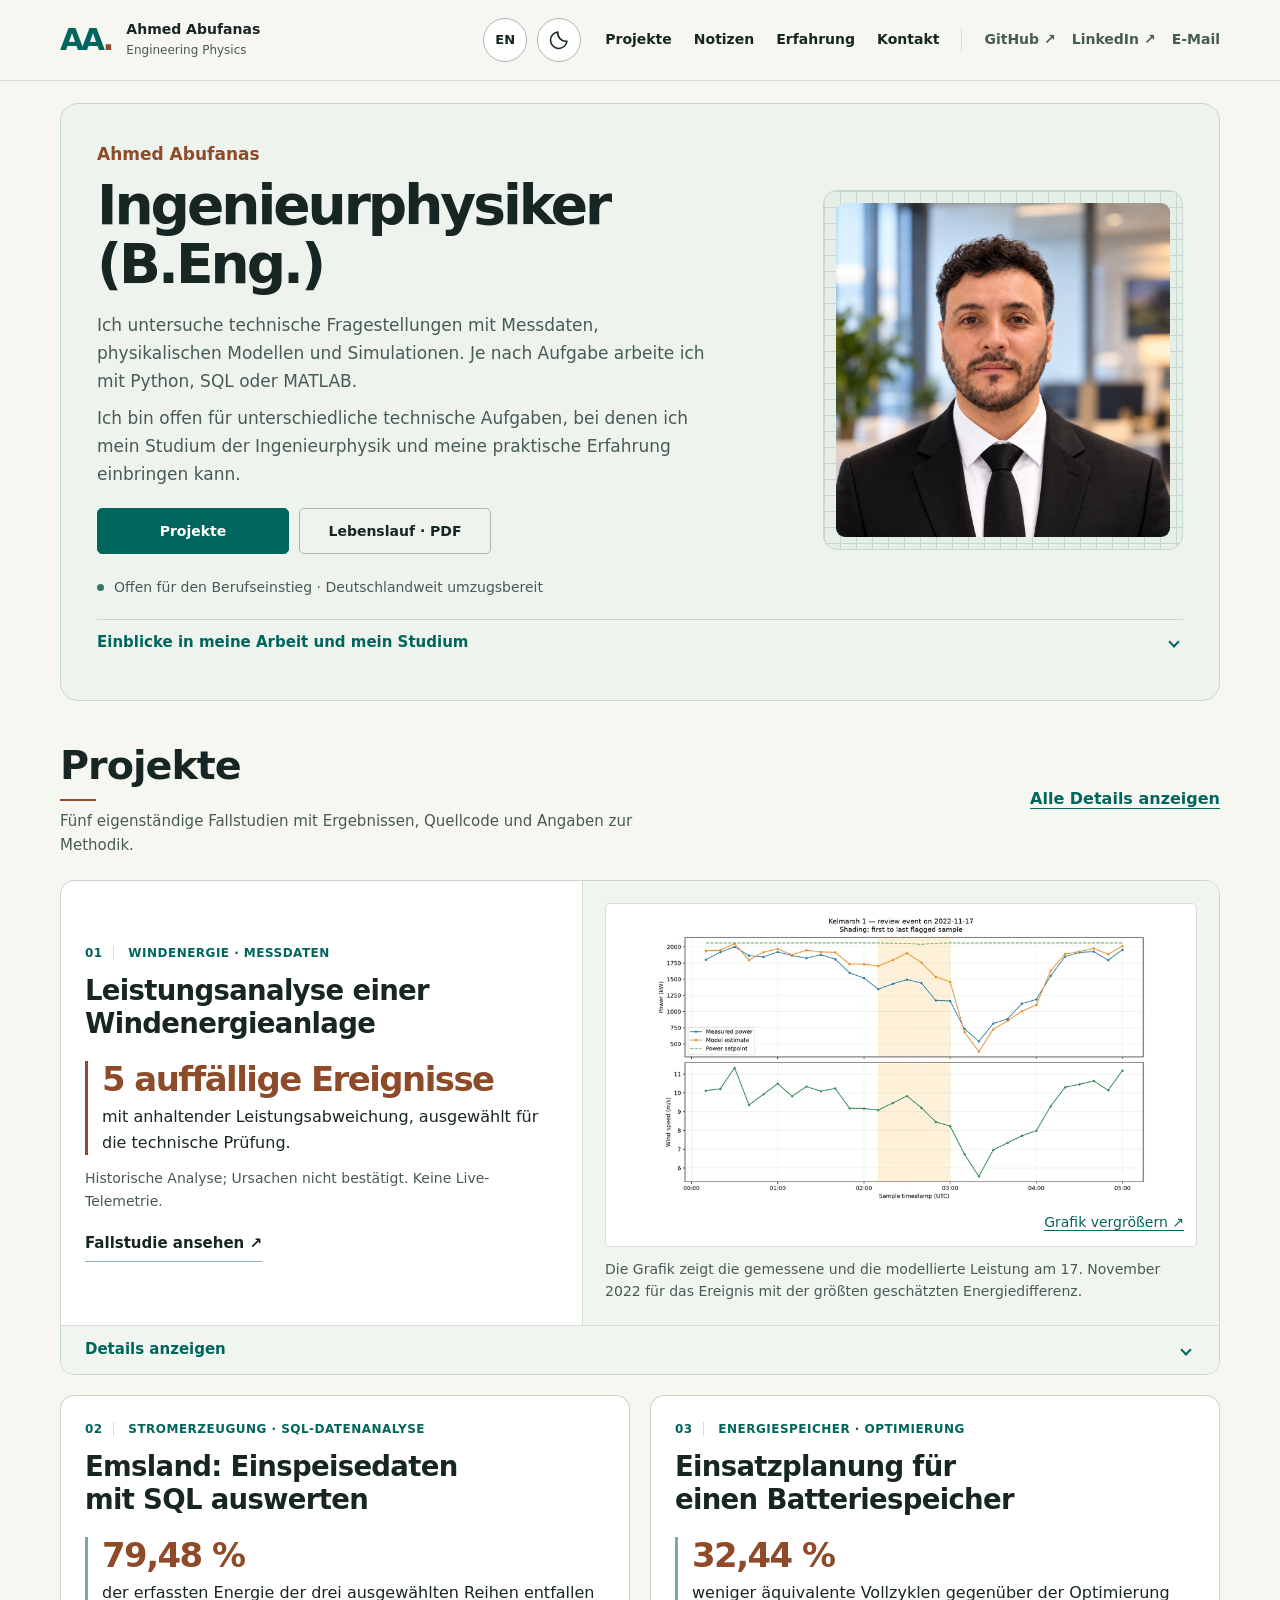
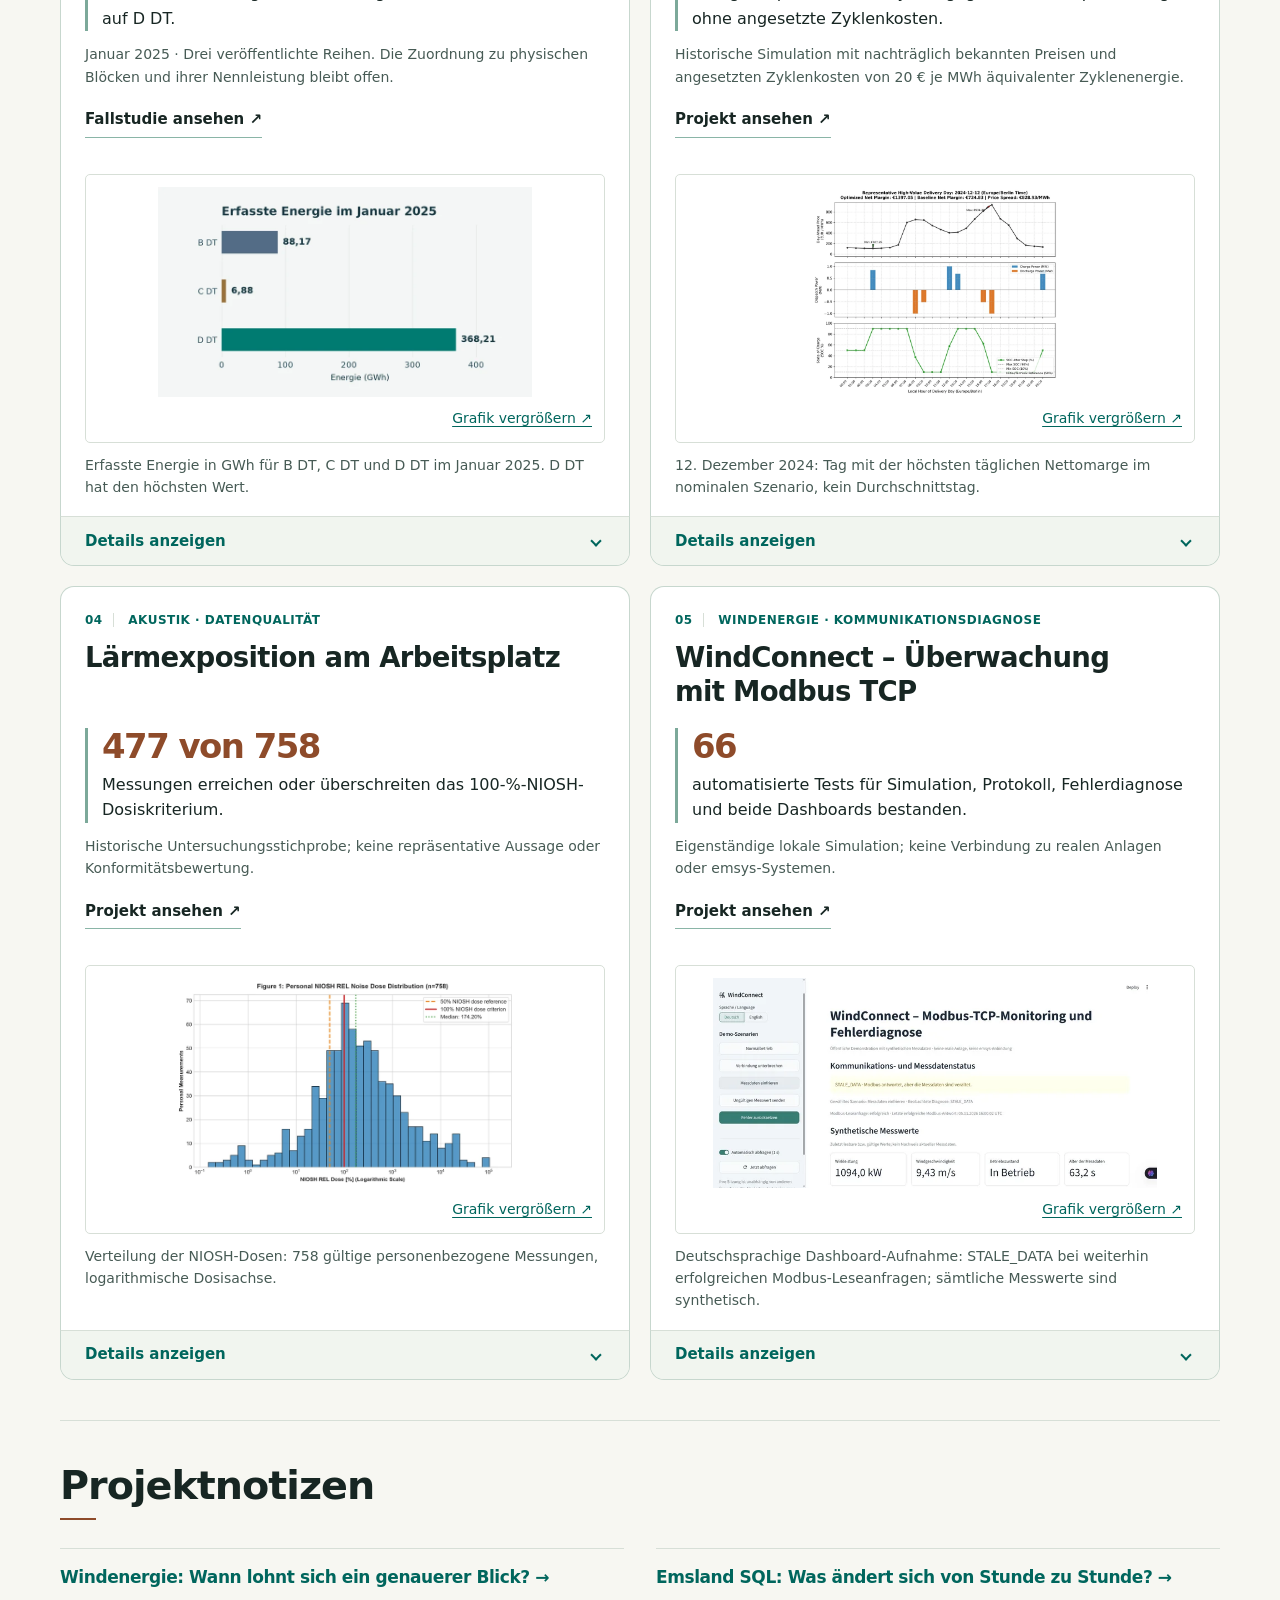
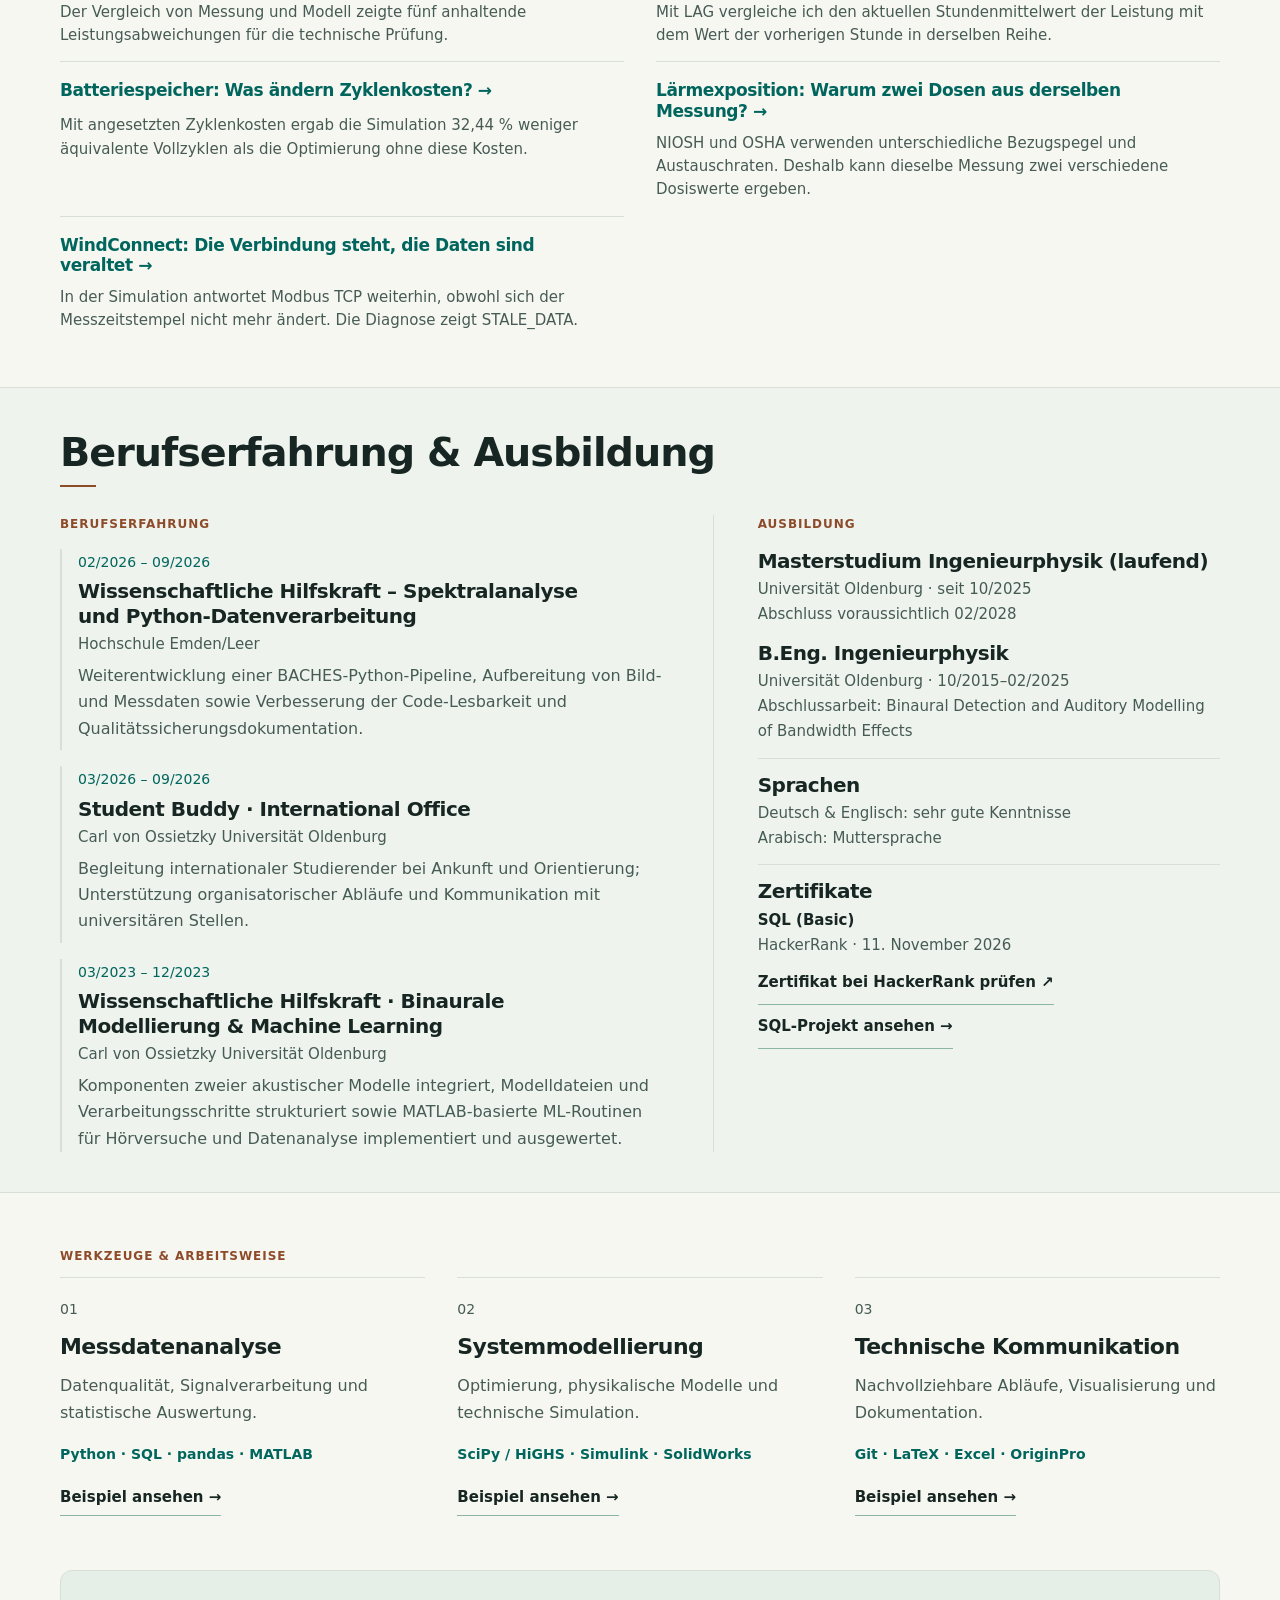
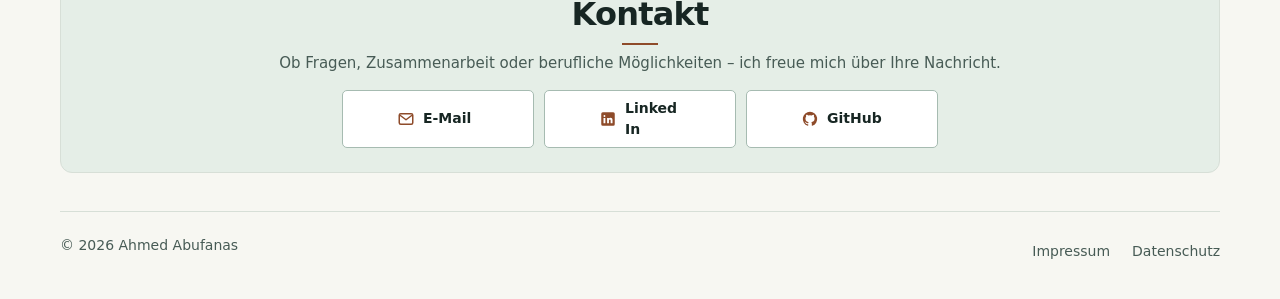
==== commit e6540d89: "Use muted copper for all five project metrics" ====
--- a/index.html
+++ b/index.html
@@ -1,4 +1,4 @@
-<!doctype html><html lang="de"><head><meta charset="utf-8"><meta name="viewport" content="width=device-width,initial-scale=1"><title>Ahmed Abufanas | Ingenieurphysik &amp; Messdatenanalyse</title><meta name="description" content="Ingenieurphysiker (B.Eng.) mit Erfahrung in Python, MATLAB und technischen Messdaten. Projekte, Forschungserfahrung und Lebenslauf."><meta name="theme-color" content="#f7f7f2"><meta name="color-scheme" content="light dark"><link rel="canonical" href="https://abufanasa-dotcom.github.io/"><link rel="alternate" hreflang="de" href="https://abufanasa-dotcom.github.io/"><link rel="alternate" hreflang="en" href="https://abufanasa-dotcom.github.io/en/index.html"><link rel="alternate" hreflang="x-default" href="https://abufanasa-dotcom.github.io/"><meta property="og:type" content="profile"><meta property="og:title" content="Ahmed Abufanas | Ingenieurphysik &amp; Messdatenanalyse"><meta property="og:description" content="Ingenieurphysiker (B.Eng.) mit Erfahrung in Python, MATLAB und technischen Messdaten. Projekte, Forschungserfahrung und Lebenslauf."><meta property="og:url" content="https://abufanasa-dotcom.github.io/"><meta property="og:locale" content="de_DE"><meta property="og:image" content="https://abufanasa-dotcom.github.io/assets/images/ahmed-abufanas.jpg"><meta property="og:image:alt" content="Ahmed Abufanas"><meta property="og:image:width" content="1086"><meta property="og:image:height" content="1448"><meta property="og:image:type" content="image/jpeg"><link rel="icon" href="assets/images/favicon.svg"><script src="js/theme-init.js"></script><link rel="stylesheet" href="css/style.css?v=4eb229b319a4"><script defer src="js/main.js?v=8c75d88cceb1"></script><script type="application/ld+json">{"@context": "https://schema.org", "@type": "ProfilePage", "inLanguage": "de", "url": "https://abufanasa-dotcom.github.io/", "mainEntity": {"@type": "Person", "name": "Ahmed Abufanas", "url": "https://abufanasa-dotcom.github.io/", "email": "abufanasa@gmail.com", "sameAs": ["https://github.com/abufanasa-dotcom", "https://www.linkedin.com/in/ahmedabufanas/"]}}</script></head><body><a class="skip" href="#main">Zum Inhalt</a><header class="site-header"><div class="container header-inner">
+<!doctype html><html lang="de"><head><meta charset="utf-8"><meta name="viewport" content="width=device-width,initial-scale=1"><title>Ahmed Abufanas | Ingenieurphysik &amp; Messdatenanalyse</title><meta name="description" content="Ingenieurphysiker (B.Eng.) mit Erfahrung in Python, MATLAB und technischen Messdaten. Projekte, Forschungserfahrung und Lebenslauf."><meta name="theme-color" content="#f7f7f2"><meta name="color-scheme" content="light dark"><link rel="canonical" href="https://abufanasa-dotcom.github.io/"><link rel="alternate" hreflang="de" href="https://abufanasa-dotcom.github.io/"><link rel="alternate" hreflang="en" href="https://abufanasa-dotcom.github.io/en/index.html"><link rel="alternate" hreflang="x-default" href="https://abufanasa-dotcom.github.io/"><meta property="og:type" content="profile"><meta property="og:title" content="Ahmed Abufanas | Ingenieurphysik &amp; Messdatenanalyse"><meta property="og:description" content="Ingenieurphysiker (B.Eng.) mit Erfahrung in Python, MATLAB und technischen Messdaten. Projekte, Forschungserfahrung und Lebenslauf."><meta property="og:url" content="https://abufanasa-dotcom.github.io/"><meta property="og:locale" content="de_DE"><meta property="og:image" content="https://abufanasa-dotcom.github.io/assets/images/ahmed-abufanas.jpg"><meta property="og:image:alt" content="Ahmed Abufanas"><meta property="og:image:width" content="1086"><meta property="og:image:height" content="1448"><meta property="og:image:type" content="image/jpeg"><link rel="icon" href="assets/images/favicon.svg"><script src="js/theme-init.js"></script><link rel="stylesheet" href="css/style.css?v=990752838ad3"><script defer src="js/main.js?v=8c75d88cceb1"></script><script type="application/ld+json">{"@context": "https://schema.org", "@type": "ProfilePage", "inLanguage": "de", "url": "https://abufanasa-dotcom.github.io/", "mainEntity": {"@type": "Person", "name": "Ahmed Abufanas", "url": "https://abufanasa-dotcom.github.io/", "email": "abufanasa@gmail.com", "sameAs": ["https://github.com/abufanasa-dotcom", "https://www.linkedin.com/in/ahmedabufanas/"]}}</script></head><body><a class="skip" href="#main">Zum Inhalt</a><header class="site-header"><div class="container header-inner">
  <a class="brand" href="index.html"><span class="monogram" aria-hidden="true">AA<span>.</span></span><span class="brand-caption">Ahmed Abufanas<br><small>Engineering Physics</small></span></a>
  <div class="header-controls">
  <a class="language" href="en/index.html" hreflang="en" aria-label="EN: Switch to English">EN</a>
--- a/css/style.css
+++ b/css/style.css
@@ -161,9 +161,8 @@
 .contribution strong { color: var(--ink); font-weight: 600; }
 .project-copy .result { margin-top: 13px; padding-left: 14px; border-left: 3px solid var(--strong-line); color: var(--ink); font-size: 16px; }
 .project-copy .actions { margin-top: 14px; }
-.result .metric { display: block; color: var(--blue); font-size: clamp(24px,2.65vw,38px); line-height: 1.1; letter-spacing: -.045em; font-variant-numeric: tabular-nums; }
+.result .metric { display: block; color: var(--copper); font-size: clamp(24px,2.65vw,38px); line-height: 1.1; letter-spacing: -.045em; font-variant-numeric: tabular-nums; }
 .project-grid > .project-card .result { border-left-color: var(--copper); }
-.project-grid > .project-card .metric { color: var(--copper); }
 .result > span { display: block; margin-top: 6px; }
 .project-copy .scope { font-size: 14px; margin-top: 12px; }
 .tags { display: flex; flex-wrap: wrap; gap: 8px; margin-top: 18px; }
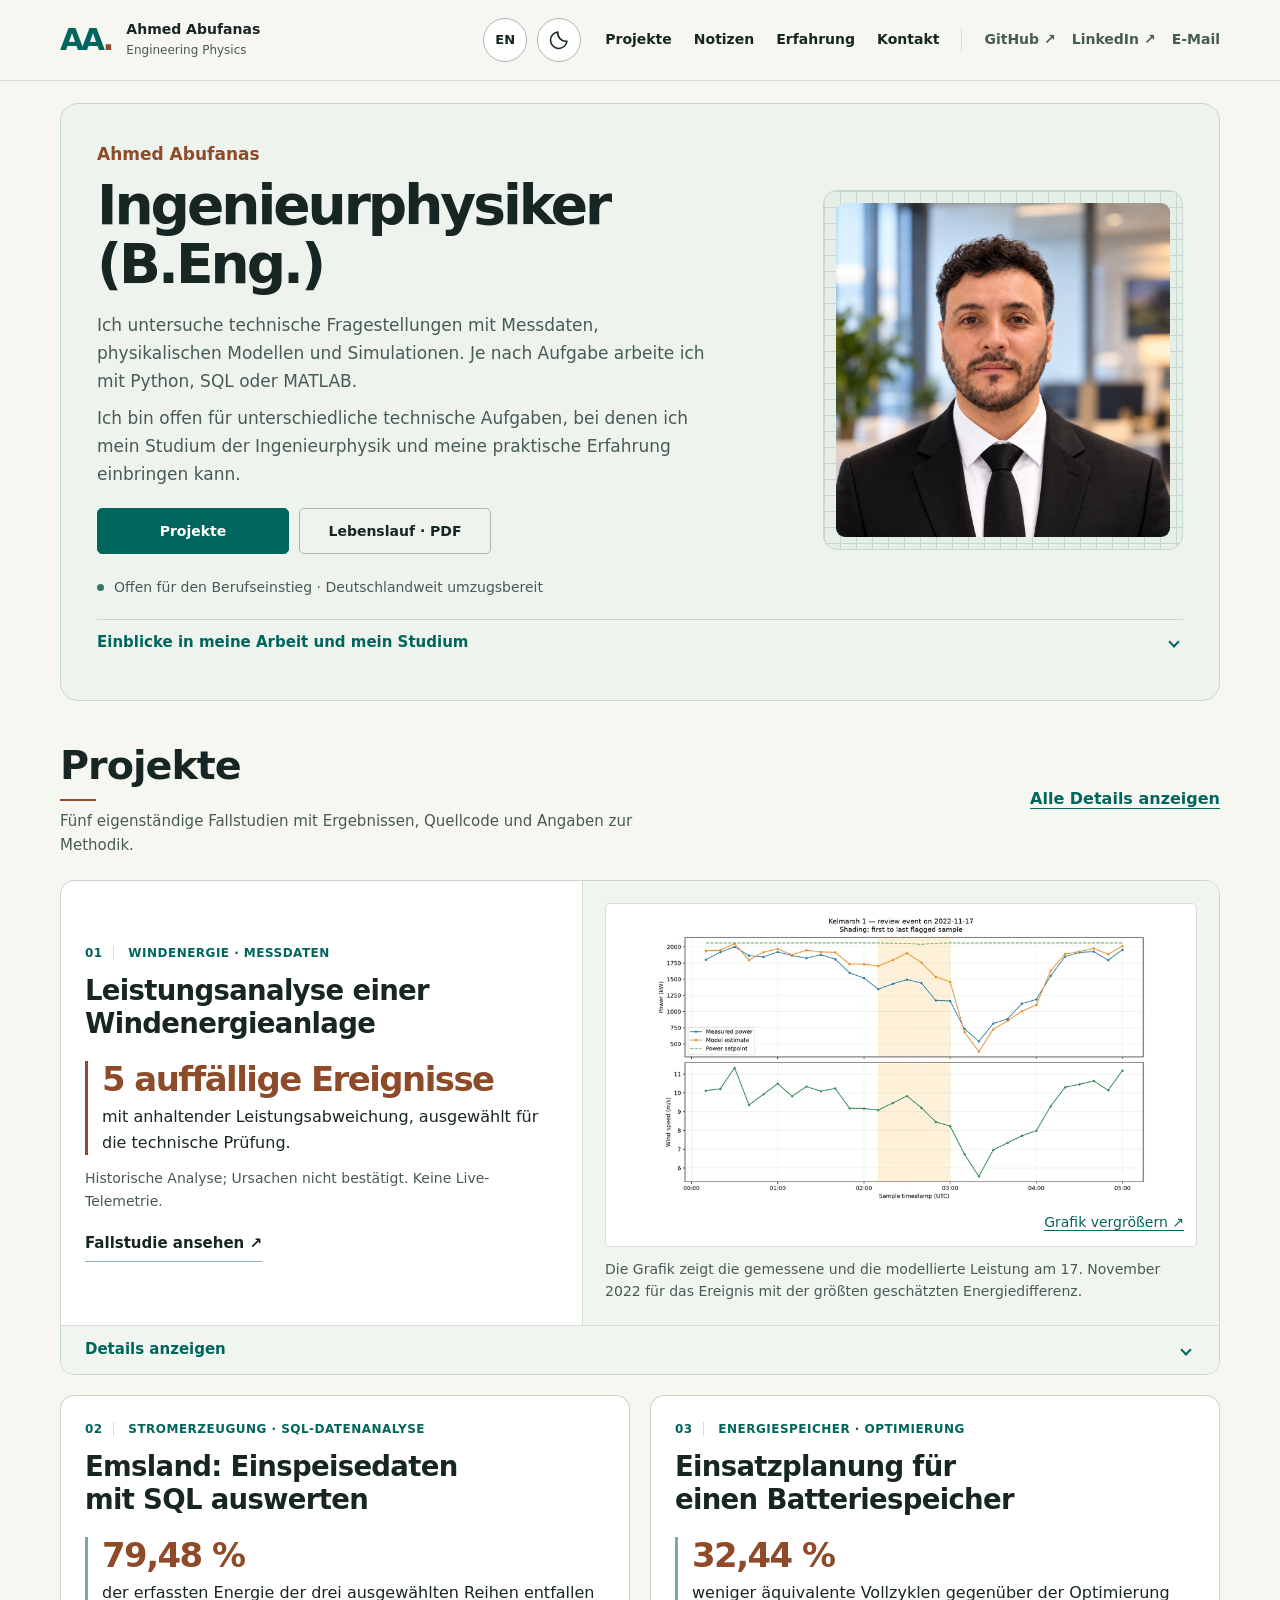
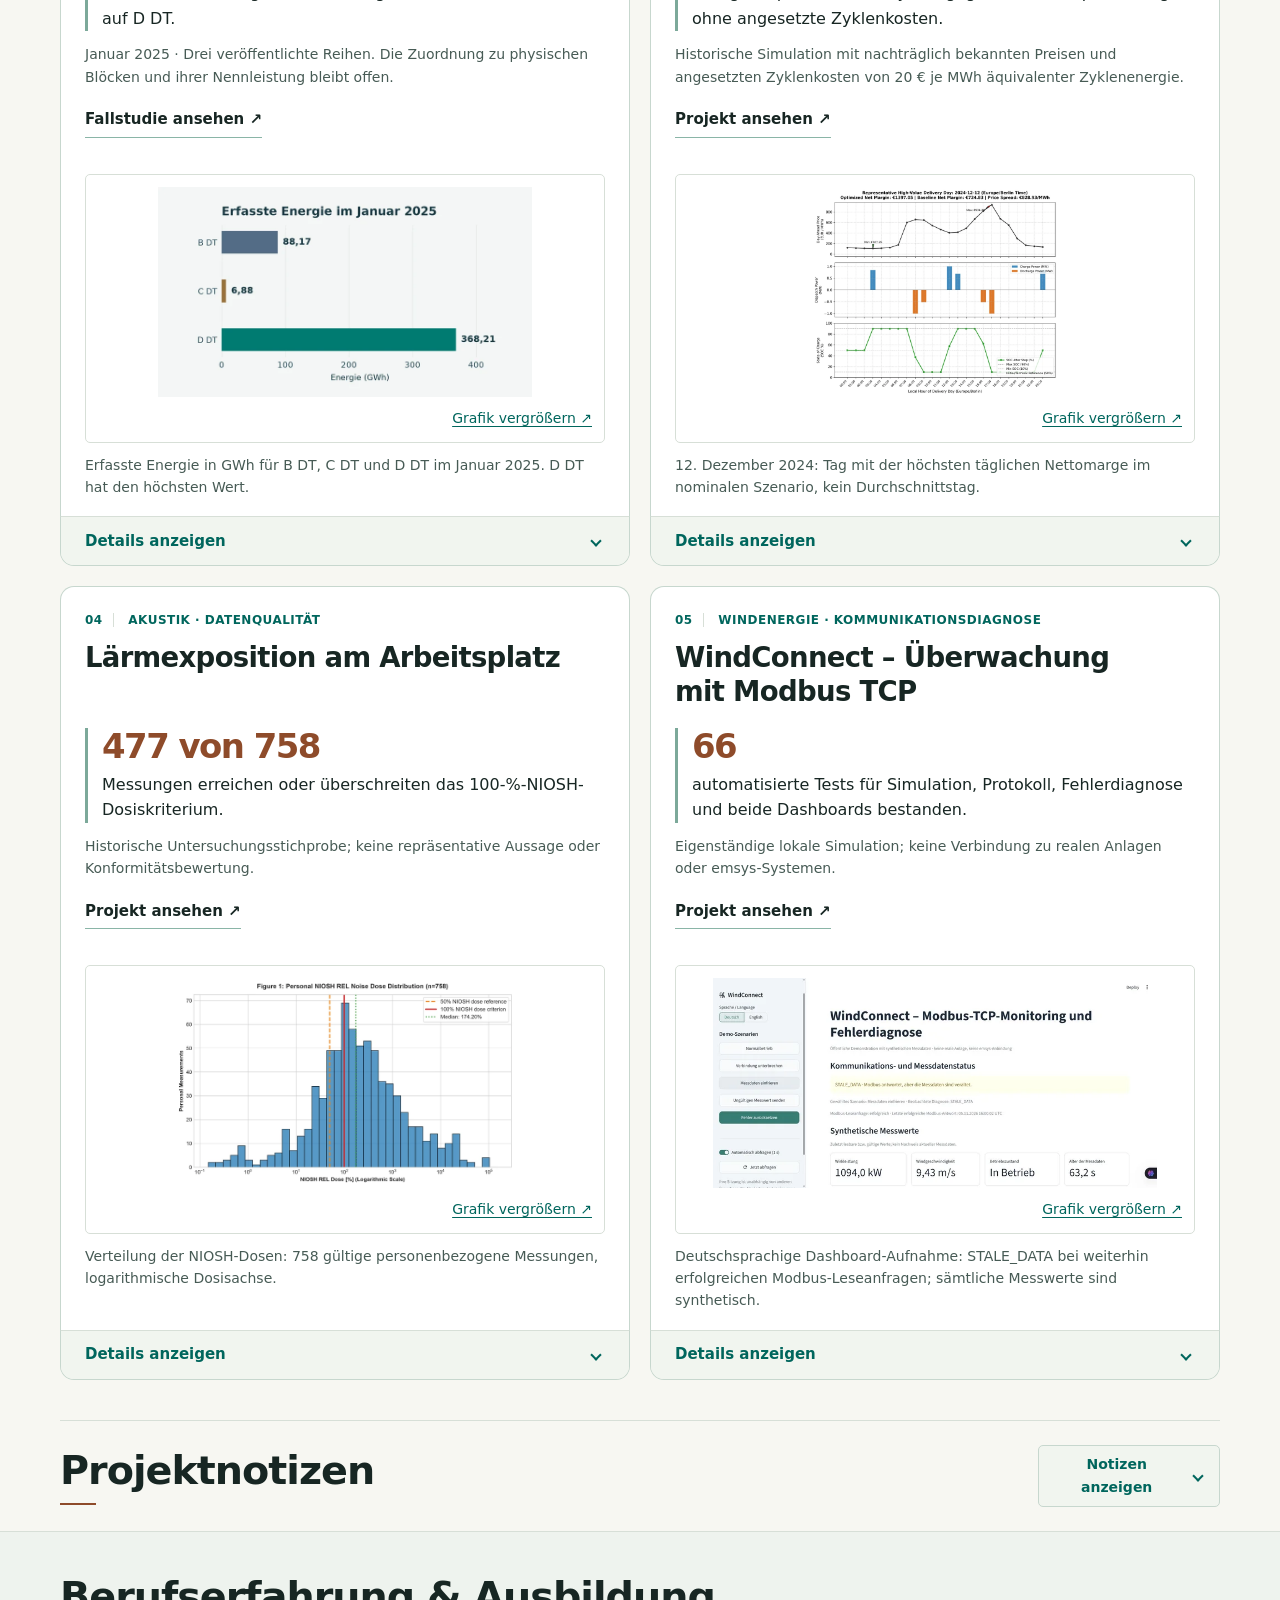
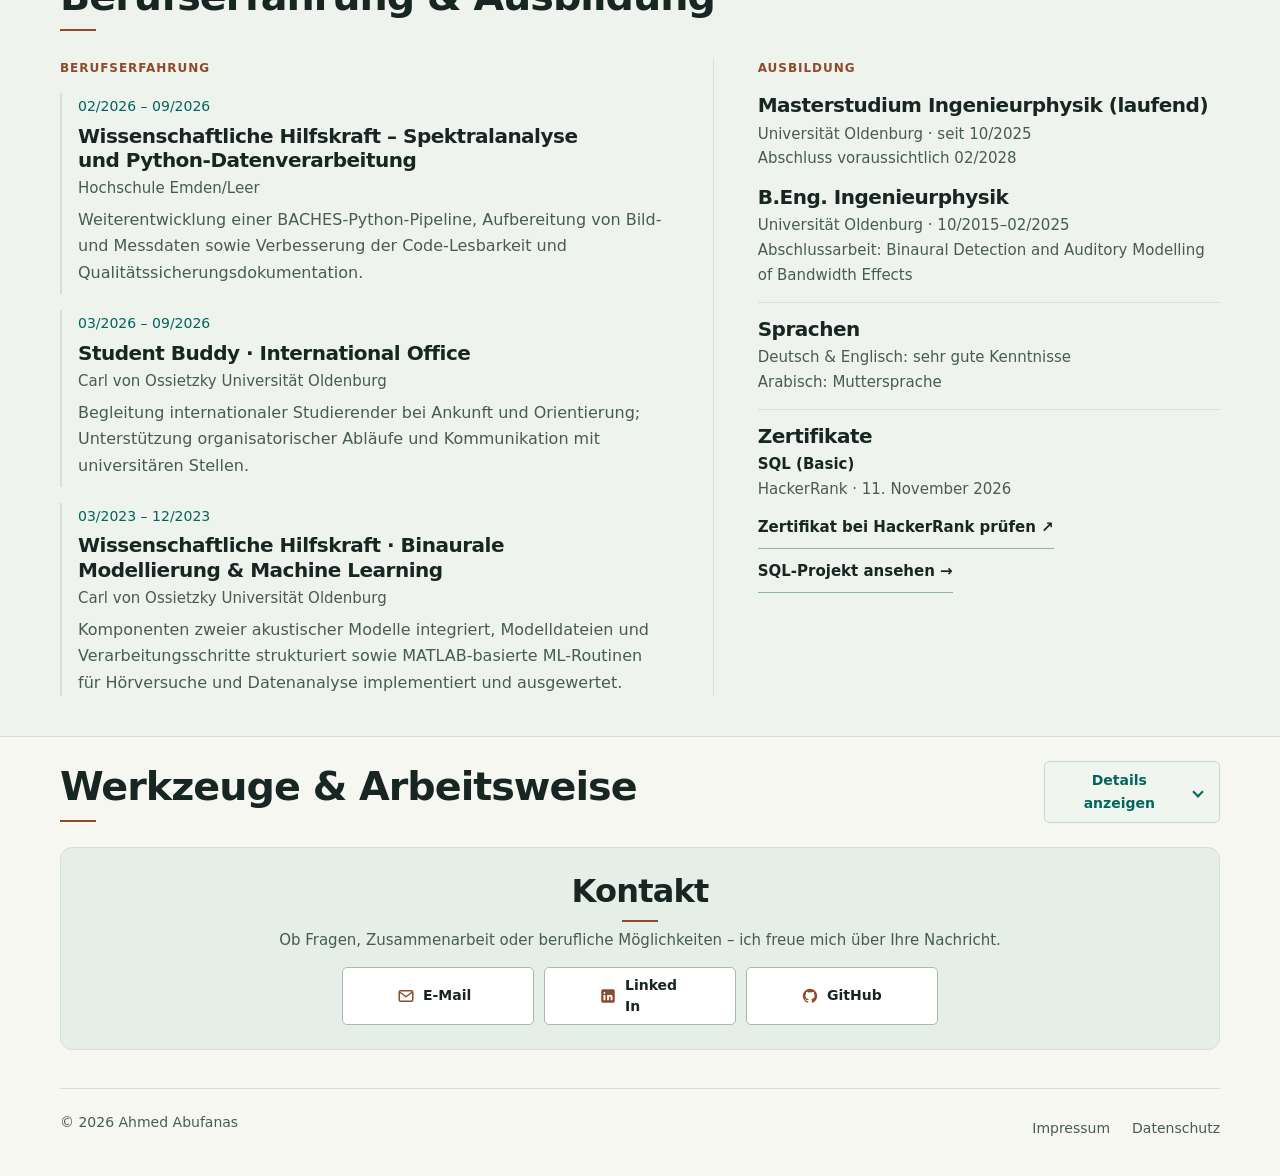
==== commit 52e8fbb6: "Make project notes and skills independently collapsible" ====
--- a/index.html
+++ b/index.html
@@ -1,4 +1,4 @@
-<!doctype html><html lang="de"><head><meta charset="utf-8"><meta name="viewport" content="width=device-width,initial-scale=1"><title>Ahmed Abufanas | Ingenieurphysik &amp; Messdatenanalyse</title><meta name="description" content="Ingenieurphysiker (B.Eng.) mit Erfahrung in Python, MATLAB und technischen Messdaten. Projekte, Forschungserfahrung und Lebenslauf."><meta name="theme-color" content="#f7f7f2"><meta name="color-scheme" content="light dark"><link rel="canonical" href="https://abufanasa-dotcom.github.io/"><link rel="alternate" hreflang="de" href="https://abufanasa-dotcom.github.io/"><link rel="alternate" hreflang="en" href="https://abufanasa-dotcom.github.io/en/index.html"><link rel="alternate" hreflang="x-default" href="https://abufanasa-dotcom.github.io/"><meta property="og:type" content="profile"><meta property="og:title" content="Ahmed Abufanas | Ingenieurphysik &amp; Messdatenanalyse"><meta property="og:description" content="Ingenieurphysiker (B.Eng.) mit Erfahrung in Python, MATLAB und technischen Messdaten. Projekte, Forschungserfahrung und Lebenslauf."><meta property="og:url" content="https://abufanasa-dotcom.github.io/"><meta property="og:locale" content="de_DE"><meta property="og:image" content="https://abufanasa-dotcom.github.io/assets/images/ahmed-abufanas.jpg"><meta property="og:image:alt" content="Ahmed Abufanas"><meta property="og:image:width" content="1086"><meta property="og:image:height" content="1448"><meta property="og:image:type" content="image/jpeg"><link rel="icon" href="assets/images/favicon.svg"><script src="js/theme-init.js"></script><link rel="stylesheet" href="css/style.css?v=990752838ad3"><script defer src="js/main.js?v=8c75d88cceb1"></script><script type="application/ld+json">{"@context": "https://schema.org", "@type": "ProfilePage", "inLanguage": "de", "url": "https://abufanasa-dotcom.github.io/", "mainEntity": {"@type": "Person", "name": "Ahmed Abufanas", "url": "https://abufanasa-dotcom.github.io/", "email": "abufanasa@gmail.com", "sameAs": ["https://github.com/abufanasa-dotcom", "https://www.linkedin.com/in/ahmedabufanas/"]}}</script></head><body><a class="skip" href="#main">Zum Inhalt</a><header class="site-header"><div class="container header-inner">
+<!doctype html><html lang="de"><head><meta charset="utf-8"><meta name="viewport" content="width=device-width,initial-scale=1"><title>Ahmed Abufanas | Ingenieurphysik &amp; Messdatenanalyse</title><meta name="description" content="Ingenieurphysiker (B.Eng.) mit Erfahrung in Python, MATLAB und technischen Messdaten. Projekte, Forschungserfahrung und Lebenslauf."><meta name="theme-color" content="#f7f7f2"><meta name="color-scheme" content="light dark"><link rel="canonical" href="https://abufanasa-dotcom.github.io/"><link rel="alternate" hreflang="de" href="https://abufanasa-dotcom.github.io/"><link rel="alternate" hreflang="en" href="https://abufanasa-dotcom.github.io/en/index.html"><link rel="alternate" hreflang="x-default" href="https://abufanasa-dotcom.github.io/"><meta property="og:type" content="profile"><meta property="og:title" content="Ahmed Abufanas | Ingenieurphysik &amp; Messdatenanalyse"><meta property="og:description" content="Ingenieurphysiker (B.Eng.) mit Erfahrung in Python, MATLAB und technischen Messdaten. Projekte, Forschungserfahrung und Lebenslauf."><meta property="og:url" content="https://abufanasa-dotcom.github.io/"><meta property="og:locale" content="de_DE"><meta property="og:image" content="https://abufanasa-dotcom.github.io/assets/images/ahmed-abufanas.jpg"><meta property="og:image:alt" content="Ahmed Abufanas"><meta property="og:image:width" content="1086"><meta property="og:image:height" content="1448"><meta property="og:image:type" content="image/jpeg"><link rel="icon" href="assets/images/favicon.svg"><script src="js/theme-init.js"></script><link rel="stylesheet" href="css/style.css?v=8bd9d3360000"><script defer src="js/main.js?v=1745fbf1e4c3"></script><script type="application/ld+json">{"@context": "https://schema.org", "@type": "ProfilePage", "inLanguage": "de", "url": "https://abufanasa-dotcom.github.io/", "mainEntity": {"@type": "Person", "name": "Ahmed Abufanas", "url": "https://abufanasa-dotcom.github.io/", "email": "abufanasa@gmail.com", "sameAs": ["https://github.com/abufanasa-dotcom", "https://www.linkedin.com/in/ahmedabufanas/"]}}</script></head><body><a class="skip" href="#main">Zum Inhalt</a><header class="site-header"><div class="container header-inner">
  <a class="brand" href="index.html"><span class="monogram" aria-hidden="true">AA<span>.</span></span><span class="brand-caption">Ahmed Abufanas<br><small>Engineering Physics</small></span></a>
  <div class="header-controls">
  <a class="language" href="en/index.html" hreflang="en" aria-label="EN: Switch to English">EN</a>
@@ -132,9 +132,15 @@
  <a class="quiet-link" href="https://github.com/abufanasa-dotcom/windconnect">Code ansehen ↗</a>
  </div>
  </details>
- </article></div></div></section><section class="container section project-notes" id="notes" aria-labelledby="notes-title">
- <div class="section-head"><h2 id="notes-title">Projektnotizen</h2></div>
- <div class="notes-grid"><article class="project-note">
+ </article></div></div></section><section class="container section project-notes section-fold" id="notes" aria-labelledby="notes-title">
+ <div class="section-head section-toggle-head">
+ <h2 id="notes-title">Projektnotizen</h2>
+ <button class="section-toggle" type="button" aria-controls="notes-content"
+  aria-expanded="true" aria-describedby="notes-title" data-show="Notizen anzeigen" data-hide="Notizen ausblenden" hidden>
+  <span class="section-toggle-label">Notizen ausblenden</span><span class="details-chevron" aria-hidden="true"></span>
+ </button>
+ </div>
+ <div class="notes-grid section-content" id="notes-content"><article class="project-note">
   <h3><a class="" href="projects/wind-turbine.html">Windenergie: Wann lohnt sich ein genauerer Blick? <span aria-hidden="true">→</span></a></h3>
   <p>Der Vergleich von Messung und Modell zeigte fünf anhaltende Leistungsabweichungen für die technische Prüfung.</p>
   </article><article class="project-note">
@@ -158,7 +164,22 @@
  <a class="text-link" href="https://www.hackerrank.com/certificates/14fcb50b9a3a">Zertifikat bei HackerRank prüfen ↗</a>
  <a class="text-link" href="projects/emsland-sql.html">SQL-Projekt ansehen →</a>
  </div>
- </div></aside></div></div></section><section class="container section skills" id="skills"><p class="eyebrow">WERKZEUGE & ARBEITSWEISE</p><div class="skills-grid"><article><span class="skill-number">01</span><h3>Messdatenanalyse</h3><p>Datenqualität, Signalverarbeitung und statistische Auswertung.</p><p class="tool-list">Python · SQL · pandas · MATLAB</p><a class="skill-example" href="#p1-card">Beispiel ansehen →</a></article><article><span class="skill-number">02</span><h3>Systemmodellierung</h3><p>Optimierung, physikalische Modelle und technische Simulation.</p><p class="tool-list">SciPy / HiGHS · Simulink · SolidWorks</p><a class="skill-example" href="#p2-card">Beispiel ansehen →</a></article><article><span class="skill-number">03</span><h3>Technische Kommunikation</h3><p>Nachvollziehbare Abläufe, Visualisierung und Dokumentation.</p><p class="tool-list">Git · LaTeX · Excel · OriginPro</p><a class="skill-example" href="#work-baches">Beispiel ansehen →</a></article></div></section><section class="container contact" id="contact">
+ </div></aside></div></div></section><section class="container section skills section-fold" id="skills" aria-labelledby="skills-title">
+ <div class="section-head section-toggle-head">
+ <h2 id="skills-title">Werkzeuge &amp; Arbeitsweise</h2>
+ <button class="section-toggle" type="button" aria-controls="skills-content"
+  aria-expanded="true" aria-describedby="skills-title" data-show="Details anzeigen" data-hide="Details ausblenden" hidden>
+  <span class="section-toggle-label">Details ausblenden</span><span class="details-chevron" aria-hidden="true"></span>
+ </button>
+ </div>
+ <div class="skills-grid section-content" id="skills-content"><article><span class="skill-number">01</span><h3>Messdatenanalyse</h3>
+ <p>Datenqualität, Signalverarbeitung und statistische Auswertung.</p><p class="tool-list">Python · SQL · pandas · MATLAB</p>
+ <a class="skill-example" href="#p1-card">Beispiel ansehen →</a></article><article><span class="skill-number">02</span><h3>Systemmodellierung</h3>
+ <p>Optimierung, physikalische Modelle und technische Simulation.</p><p class="tool-list">SciPy / HiGHS · Simulink · SolidWorks</p>
+ <a class="skill-example" href="#p2-card">Beispiel ansehen →</a></article><article><span class="skill-number">03</span><h3>Technische Kommunikation</h3>
+ <p>Nachvollziehbare Abläufe, Visualisierung und Dokumentation.</p><p class="tool-list">Git · LaTeX · Excel · OriginPro</p>
+ <a class="skill-example" href="#work-baches">Beispiel ansehen →</a></article></div>
+ </section><section class="container contact" id="contact">
  <h2>Kontakt</h2>
  <p class="contact-intro">Ob Fragen, Zusammenarbeit oder berufliche Möglichkeiten – ich freue mich über Ihre Nachricht.</p>
  <div class="contact-options">
--- a/css/style.css
+++ b/css/style.css
@@ -123,7 +123,7 @@
 .section { padding-block: 54px; }
 .section-head { display: flex; justify-content: space-between; align-items: end; gap: 36px; margin-bottom: 28px; }
 .section-head > p { max-width: 330px; font-size: 15px; }
-:is(.project-section-head, .project-notes, .experience-band, .contact) h2::after {
+:is(.project-section-head, .project-notes, .experience-band, .skills, .contact) h2::after {
   content: "";
   display: block;
   width: 36px;
@@ -135,6 +135,25 @@
 .project-section-head { align-items: center; gap: 12px 28px; margin-bottom: 22px; }
 .project-section-head p { max-width: 60ch; margin-top: 8px; font-size: 15px; }
 .project-notes { border-top: 1px solid var(--line); }
+.section.section-fold { padding-block: 24px; }
+.section-head.section-toggle-head { display: flex; align-items: center; flex-wrap: wrap; gap: 12px 20px; margin-bottom: 0; }
+.section-content { margin-top: 20px; }
+.section-toggle {
+  display: inline-flex;
+  align-items: center;
+  justify-content: center;
+  gap: 12px;
+  min-height: 44px;
+  padding: 7px 12px;
+  border: 1px solid var(--subtle-border);
+  border-radius: 5px;
+  background: var(--figure-surface);
+  color: var(--blue);
+  font-size: 14px;
+  font-weight: 650;
+}
+.section-toggle:hover { background: var(--wash); }
+.section-toggle[aria-expanded="true"] .details-chevron { transform: rotate(225deg); }
 .notes-grid { display: grid; grid-template-columns: repeat(2,minmax(0,1fr)); column-gap: 32px; }
 .project-note { border-top: 1px solid var(--line); padding: 8px 0 14px; }
 .project-note h3 { font-size: 17px; overflow-wrap: anywhere; text-wrap: pretty; }
@@ -239,10 +258,9 @@
 .education :is(.eyebrow + h3, .languages h3, .credential h3) { margin-top: 0; }
 .education p:not(.eyebrow) { font-size: 15px; }
 .languages { border-top: 1px solid var(--line); margin-top: 14px; padding-top: 14px; }
-.skills > .eyebrow { color: var(--copper); }
 .skills-grid { display: grid; grid-template-columns: repeat(3,minmax(0,1fr)); gap: 32px; }
 .skills-grid article { padding-top: 18px; border-top: 1px solid var(--line); }
-.skill-number { font-size: 14px; color: var(--muted); }
+.skill-number { font-size: 14px; color: var(--copper); }
 .skills-grid h3 { font-size: 22px; margin: 12px 0; }
 .skills-grid p { font-size: 16px; }
 .skills-grid .tool-list { font-size: 14px; margin-top: 17px; color: var(--blue); font-weight: 600; }
@@ -374,6 +392,7 @@
   .project-grid, .project-pair { grid-template-columns: minmax(0,1fr); gap: 16px; }
   .section-head { display: block; }
   .section-head > p { margin-top: 16px; }
+  .section-toggle-head h2 { font-size: 24px; }
   .project-section-head { margin-bottom: 14px; }
   .project-details-toggle { margin-top: 4px; }
   .project-details summary { padding-inline: 16px; }
@@ -411,7 +430,8 @@
   }
 }
 @media print {
-  .site-header, .footer, dialog, .actions, .hero-actions, .back-link, .zoom-label, .contact { display: none !important; }
+  .site-header, .footer, dialog, .actions, .hero-actions, .back-link, .zoom-label, .contact, .section-toggle { display: none !important; }
+  .section-content[hidden] { display: grid !important; }
   :root, :root[data-theme], :root:not([data-theme]) {
     color-scheme: light;
     --ink: #172623; --muted: #475b55; --blue: #00665d; --line: #d7dfd7;
